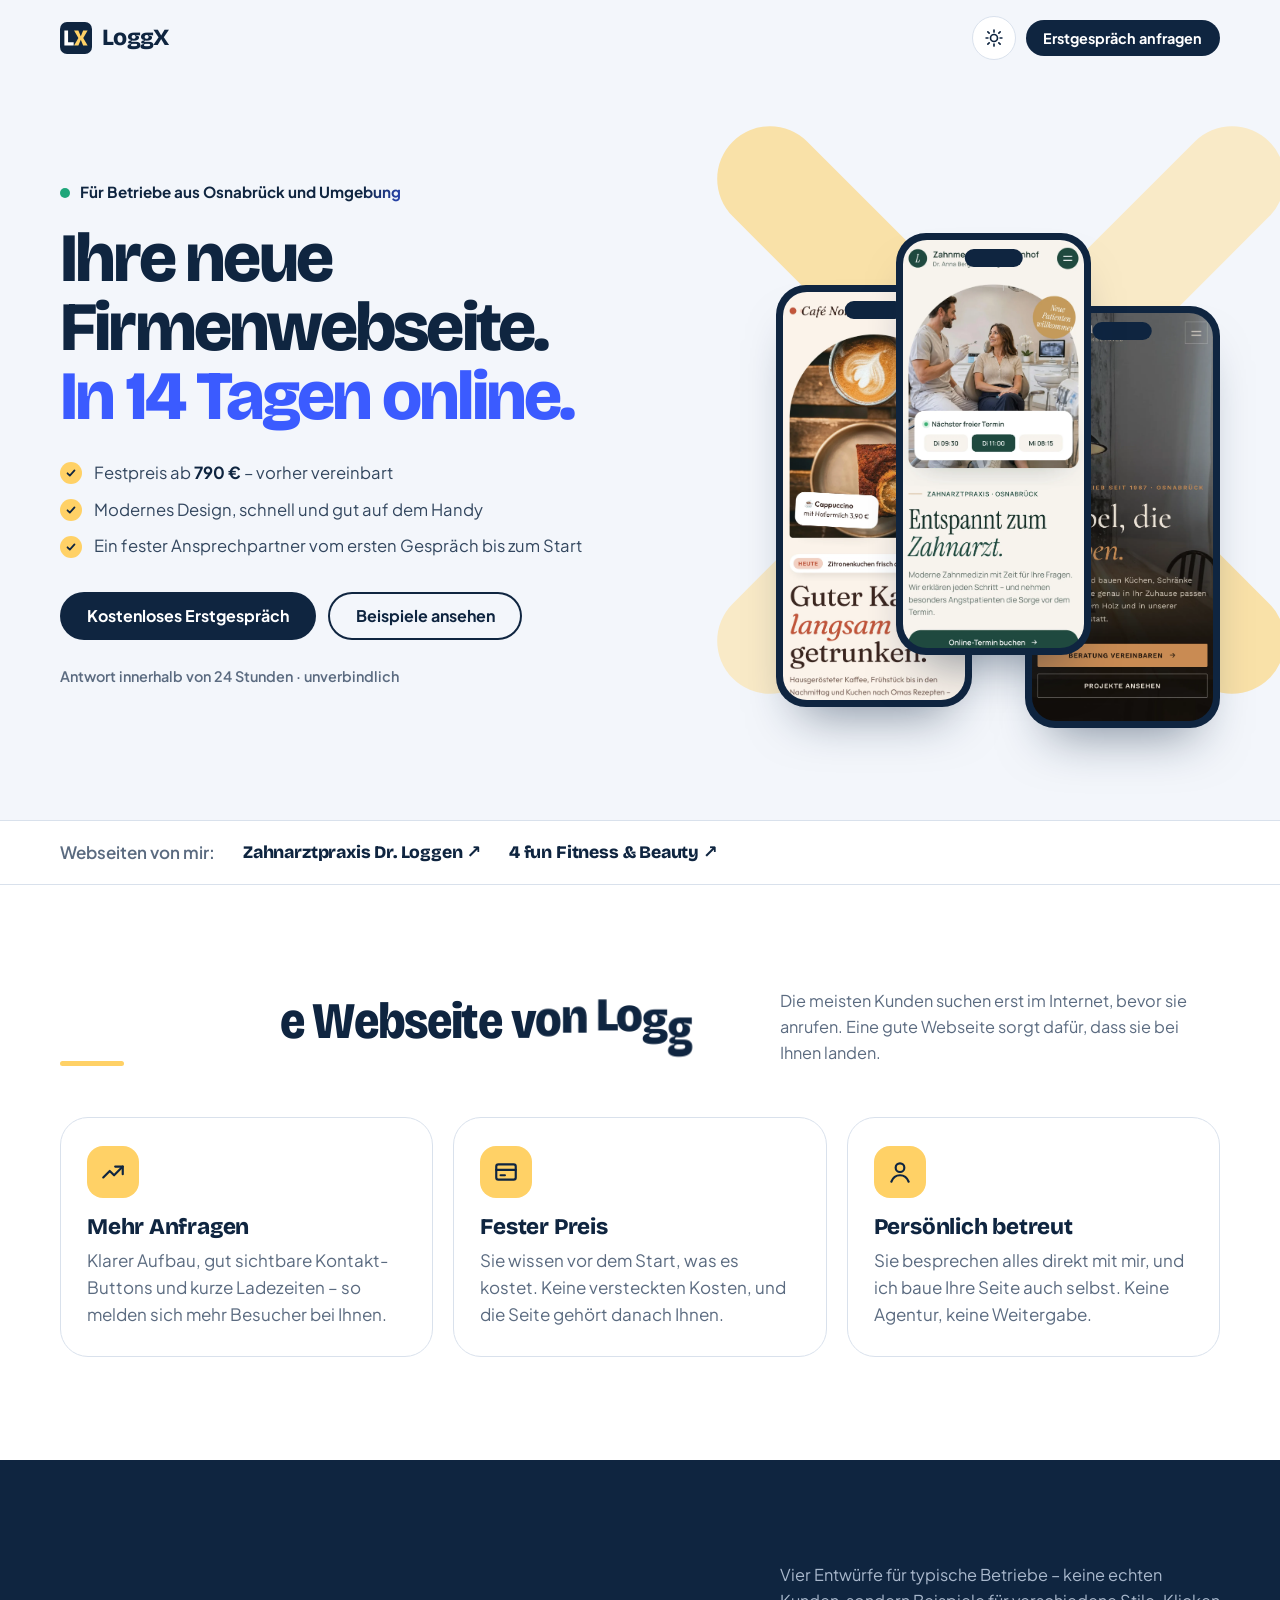
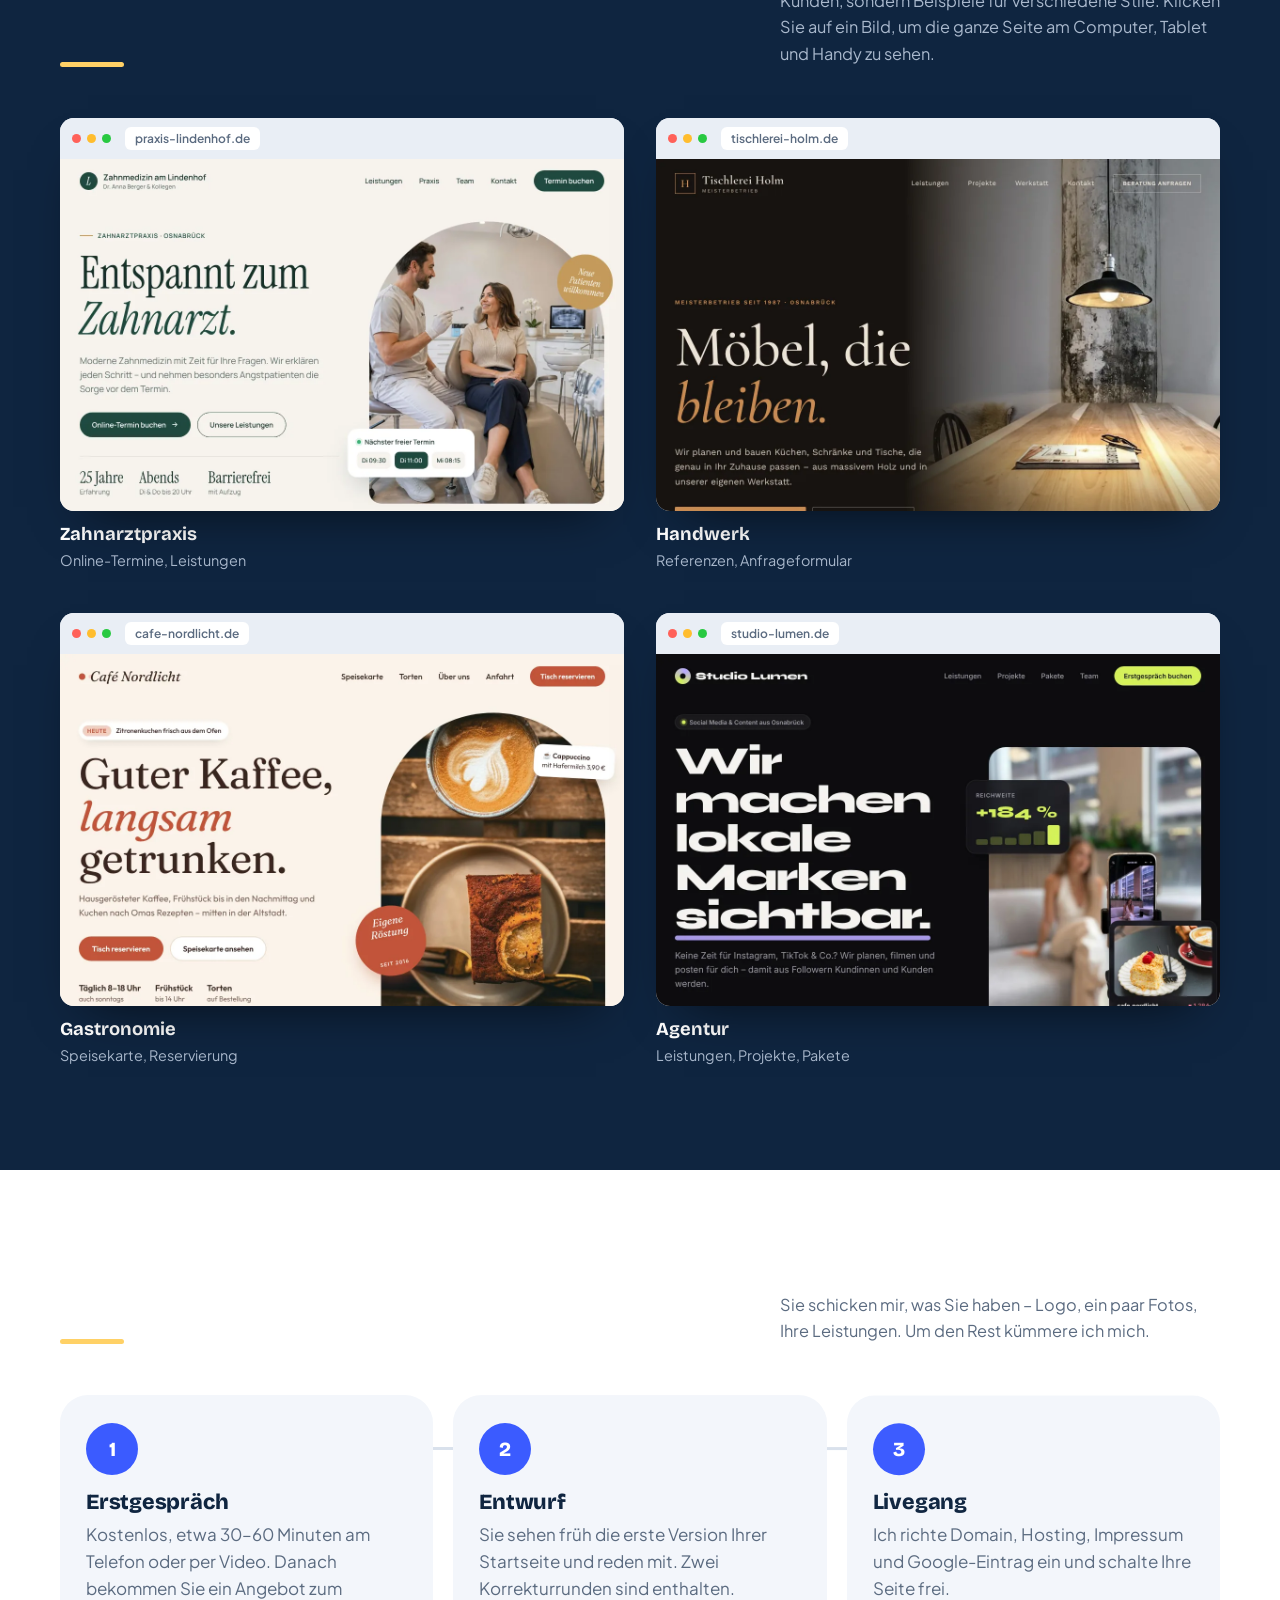
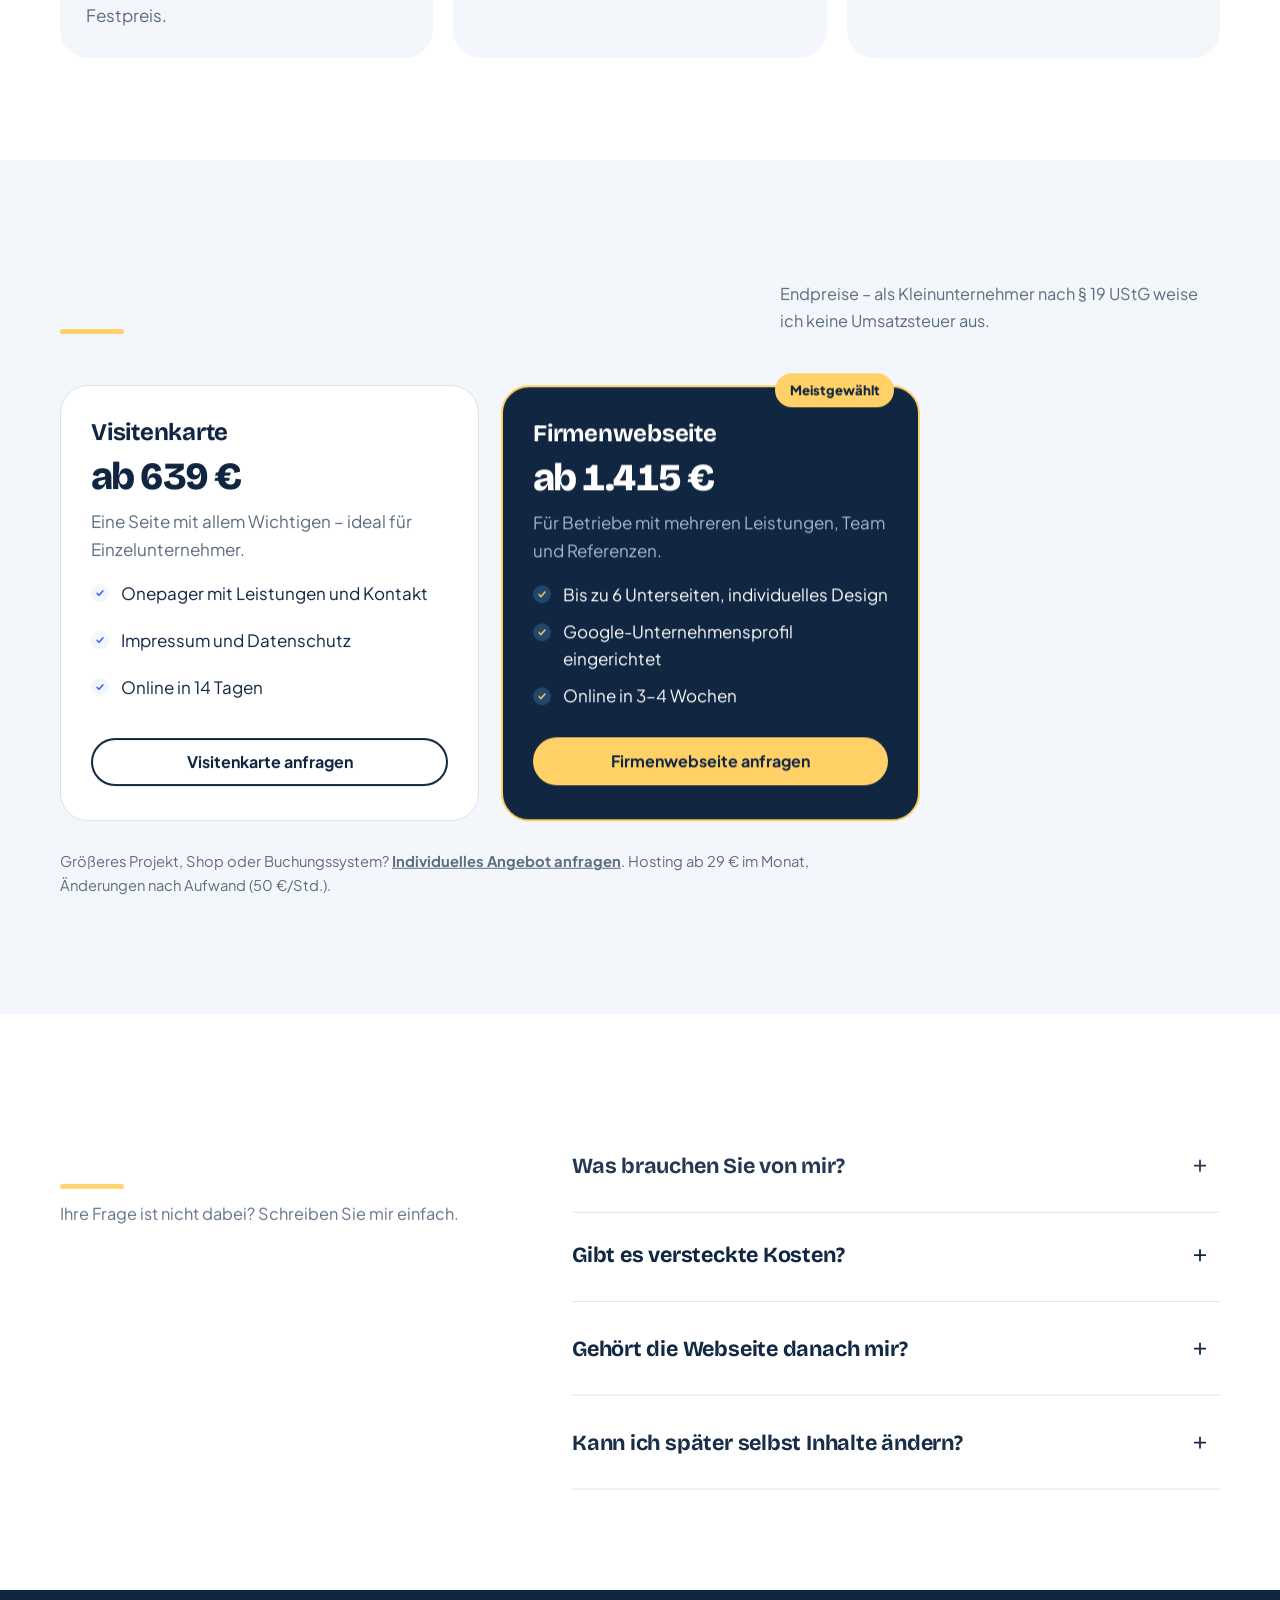
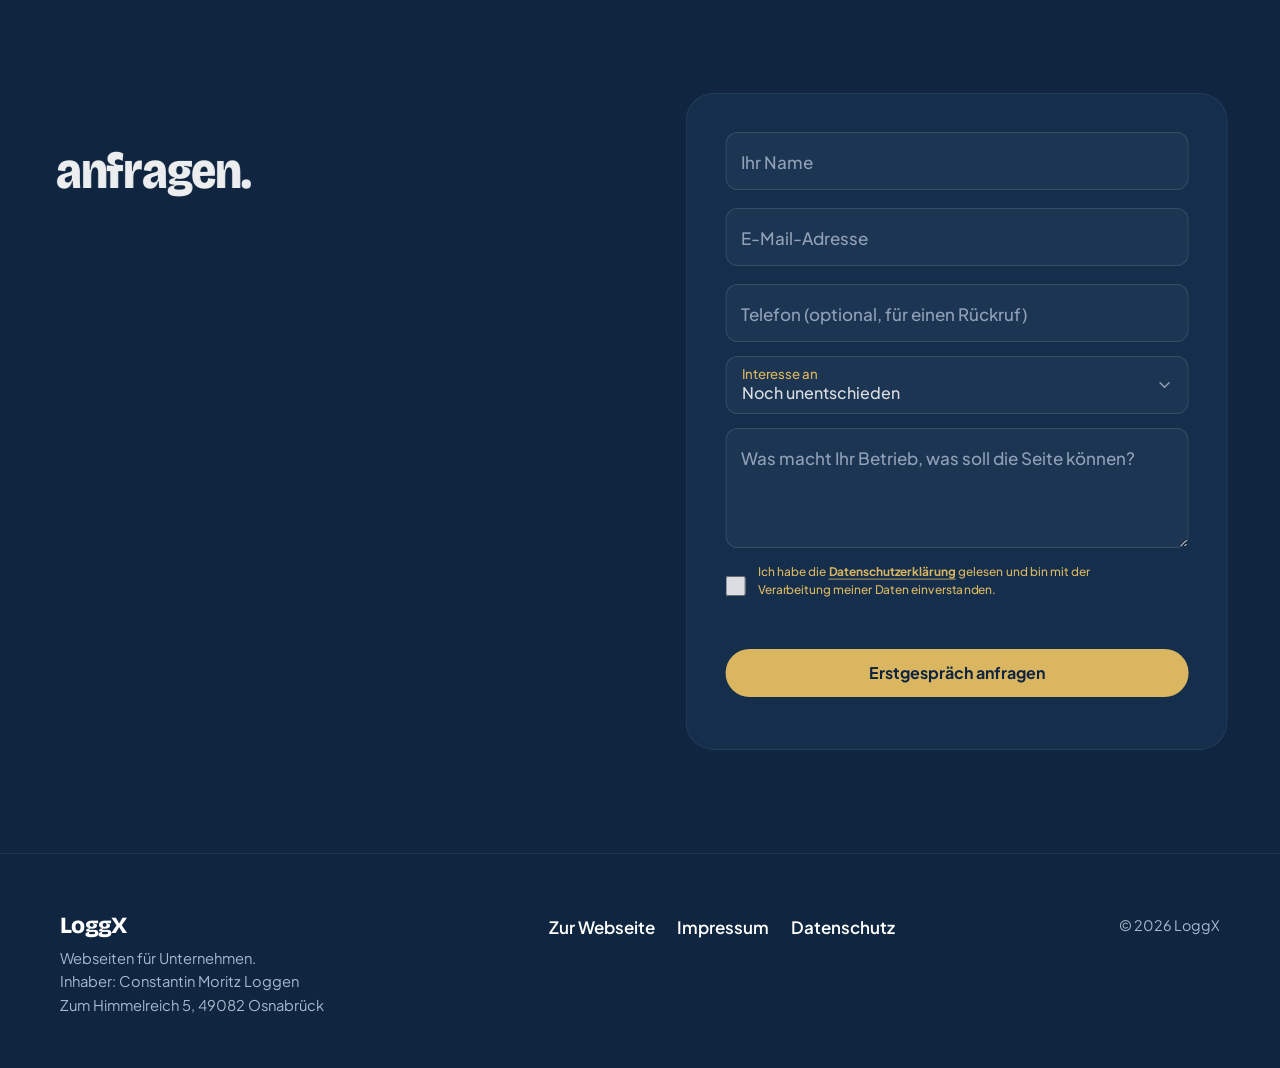
==== angebot/index.html @ 0b2a840f "Statistik im Admin, Agentur-Beispiel, Tablet-Ansicht und schärfere Bilder - Besucherstatistik ohne C" ====
<!DOCTYPE html>
<html lang="de">
<head>
  <meta charset="UTF-8">
  <meta name="viewport" content="width=device-width, initial-scale=1.0">
  <title>Ihre neue Firmenwebseite in 14 Tagen – Festpreis ab 790 € | LoggX</title>
  <meta name="description" content="Moderne Webseite für Ihren Betrieb – zum Festpreis ab 790 €, in 14 Tagen online, persönlich betreut von LoggX aus Osnabrück. Jetzt kostenloses Erstgespräch anfragen.">
  <meta name="theme-color" content="#0F2540">
  <meta property="og:title" content="Ihre neue Firmenwebseite in 14 Tagen – ab 790 €">
  <meta property="og:description" content="Festpreis, persönliche Betreuung, mobil optimiert. LoggX aus Osnabrück.">
  <meta property="og:image" content="../img/work/dental.webp">
  <link rel="preload" href="../fonts/bricolage-grotesque-latin-standard-normal.woff2" as="font" type="font/woff2" crossorigin>
  <link rel="preload" href="../fonts/plus-jakarta-sans-latin-wght-normal.woff2" as="font" type="font/woff2" crossorigin>
  <link rel="stylesheet" href="../css/style.css">
  <link rel="icon" href="data:image/svg+xml,%3Csvg viewBox='0 0 512 512' xmlns='http://www.w3.org/2000/svg'%3E%3Crect width='512' height='512' rx='112' fill='%230F2540'/%3E%3Cpath d='M70 375V137H129V375ZM80 375V325H219V375Z' fill='%23fff'/%3E%3Cpath d='M225 375 294 257 225 137H294L332 226H333L370 137H442L372 256L442 375H370L333 284H333L294 375Z' fill='%23FFD166'/%3E%3C/svg%3E">
  <meta name="color-scheme" content="light dark">
  <script>
    (function () {
      var t = null;
      try { t = localStorage.getItem("loggx-theme"); } catch (e) {}
      if (t !== "dark" && t !== "light") t = window.matchMedia && window.matchMedia("(prefers-color-scheme: dark)").matches ? "dark" : "light";
      document.documentElement.setAttribute("data-theme", t);
      document.documentElement.classList.add("js");
    })();
  </script>
</head>
<body class="lp">

  <a class="skip-link" href="#main">Zum Inhalt springen</a>

  <header class="site-header" id="site-header">
    <div class="scroll-progress" id="scroll-progress" aria-hidden="true"></div>
    <div class="container header-inner">
      <a href="../" class="brand" aria-label="LoggX – zur Webseite">
        <span class="brand-mark" aria-hidden="true">
          <svg viewBox="0 0 512 512" width="32" height="32"><rect width="512" height="512" rx="112" fill="currentColor"/><path d="M70 375V137H129V375ZM80 375V325H219V375Z" fill="#fff"/><path d="M225 375 294 257 225 137H294L332 226H333L370 137H442L372 256L442 375H370L333 284H333L294 375Z" fill="#FFD166"/></svg>
        </span>
        <span class="brand-name">LoggX</span>
      </a>
      <div class="header-actions">
        <a href="tel:+490000000000" class="lp-phone" data-cms-href="tel"><span data-cms="phone">+49 (0) 000 000 00 00</span></a>
        <button type="button" class="theme-toggle" id="theme-toggle" aria-label="Dunkelmodus einschalten" title="Hell/Dunkel umschalten">
          <svg class="i-sun" viewBox="0 0 24 24" aria-hidden="true"><circle cx="12" cy="12" r="4.2"/><path d="M12 2.5v2.2M12 19.3v2.2M4.6 4.6l1.6 1.6M17.8 17.8l1.6 1.6M2.5 12h2.2M19.3 12h2.2M4.6 19.4l1.6-1.6M17.8 6.2l1.6-1.6"/></svg>
          <svg class="i-moon" viewBox="0 0 24 24" aria-hidden="true"><path d="M20.5 14.2A8.5 8.5 0 0 1 9.8 3.5a8.5 8.5 0 1 0 10.7 10.7z"/></svg>
        </button>
        <a href="#anfrage" class="btn btn-primary btn-small lp-head-cta"><span>Erstgespräch anfragen</span></a>
      </div>
    </div>
  </header>

  <main id="main">

    <!-- ============ HERO ============ -->
    <section class="hero" id="top">
      <div class="hero-bg" aria-hidden="true">
        <svg class="hero-x" viewBox="0 0 400 400" fill="none">
          <path class="hx hx-a" d="M60 60 L340 340" stroke-width="64" stroke-linecap="round"/>
          <path class="hx hx-b" d="M340 60 L60 340" stroke-width="64" stroke-linecap="round"/>
        </svg>
      </div>
      <div class="container hero-layout">
        <div class="hero-copy">
          <p class="hero-kicker" data-hero-in><span class="shiny-text" data-cms="kicker_angebot">Für Betriebe aus Osnabrück und Umgebung</span></p>
          <h1 class="hero-title" aria-label="Ihre neue Firmenwebseite – schnell online.">
            <span class="line" aria-hidden="true"><span class="line-in">Ihre neue</span></span>
            <span class="line" aria-hidden="true"><span class="line-in">Firmenwebseite.</span></span>
            <span class="line" aria-hidden="true"><span class="line-in lp-accent">In <span data-cms="time_visit">14 Tagen</span> online.</span></span>
          </h1>
          <ul class="lp-checks" data-hero-in>
            <li>Festpreis ab <strong><span data-cms="price_visit">790</span>&nbsp;€</strong><!--cms-was:visit--> – vorher vereinbart</li>
            <li>Modernes Design, schnell und gut auf dem Handy</li>
            <li>Ein fester Ansprechpartner vom ersten Gespräch bis zum Start</li>
          </ul>
          <div class="hero-actions" data-hero-in>
            <a href="#anfrage" class="btn btn-primary"><span>Kostenloses Erstgespräch</span></a>
            <a href="#beispiele" class="btn btn-ghost"><span>Beispiele ansehen</span></a>
          </div>
          <p class="lp-note" data-hero-in>Antwort innerhalb von <span data-cms="response_hours">24</span> Stunden · unverbindlich</p>
        </div>
        <div class="hero-stage" aria-hidden="true">
          <div class="phone phone-1"><img src="../img/work/cafe-m.webp" alt="" width="390" height="844"></div>
          <div class="phone phone-2"><img src="../img/work/dental-m.webp" alt="" width="390" height="844"></div>
          <div class="phone phone-3"><img src="../img/work/wood-m.webp" alt="" width="390" height="844"></div>
        </div>
      </div>
    </section>

    <!-- ============ VERTRAUEN ============ -->
    <div class="lp-trust">
      <div class="container lp-trust-inner">
        <span>Webseiten von mir:</span>
        <a href="https://www.dr-loggen.de/" target="_blank" rel="noopener">Zahnarztpraxis Dr. Loggen ↗</a>
        <a href="https://www.fitness4fun.de/" target="_blank" rel="noopener">4 fun Fitness &amp; Beauty ↗</a>
      </div>
    </div>

    <!-- ============ VORTEILE ============ -->
    <section class="section" id="vorteile">
      <div class="container">
        <div class="section-head reveal">
          <h2>Warum eine Webseite von LoggX?</h2>
          <p>Die meisten Kunden suchen erst im Internet, bevor sie anrufen. Eine gute Webseite sorgt dafür, dass sie bei Ihnen landen.</p>
        </div>
        <div class="benefits">
          <article class="benefit spotlight reveal">
            <span class="benefit-icon" aria-hidden="true"><svg viewBox="0 0 24 24"><path d="M3 17l6-6 4 4 8-8"/><path d="M14 7h7v7"/></svg></span>
            <h3>Mehr Anfragen</h3>
            <p>Klarer Aufbau, gut sichtbare Kontakt-Buttons und kurze Ladezeiten – so melden sich mehr Besucher bei Ihnen.</p>
          </article>
          <article class="benefit spotlight reveal">
            <span class="benefit-icon" aria-hidden="true"><svg viewBox="0 0 24 24"><rect x="3" y="5" width="18" height="14" rx="2"/><path d="M3 10h18M7 15h4"/></svg></span>
            <h3>Fester Preis</h3>
            <p>Sie wissen vor dem Start, was es kostet. Keine versteckten Kosten, und die Seite gehört danach Ihnen.</p>
          </article>
          <article class="benefit spotlight reveal">
            <span class="benefit-icon" aria-hidden="true"><svg viewBox="0 0 24 24"><circle cx="12" cy="8" r="4"/><path d="M4 21c1.5-4 4.5-6 8-6s6.5 2 8 6"/></svg></span>
            <h3>Persönlich betreut</h3>
            <p>Sie besprechen alles direkt mit mir, und ich baue Ihre Seite auch selbst. Keine Agentur, keine Weitergabe.</p>
          </article>
        </div>
      </div>
    </section>

    <!-- ============ BEISPIELE ============ -->
    <section class="section section-ink" id="beispiele">
      <div class="container">
        <div class="section-head reveal">
          <h2>So könnte Ihre Seite aussehen</h2>
          <p>Vier Entwürfe für typische Betriebe – keine echten Kunden, sondern Beispiele für verschiedene Stile. Klicken Sie auf ein Bild, um die ganze Seite am Computer, Tablet und Handy zu sehen.</p>
        </div>
        <div class="shots lp-shots">
          <figure class="shot reveal" data-id="dental" data-url="praxis-lindenhof.de" data-desc="Ruhige Farben und viel Platz. Der Termin-Button ist immer zu sehen, damit neue Patienten auch ohne Anruf einen Termin buchen können." data-features="Online-Terminbuchung mit freien Zeiten|Leistungen mit kurzen Erklärungen|Sprechzeiten und Anfahrt|Bereich für Angstpatienten">
            <div class="shot-frame"><span class="shot-bar"><i></i><i></i><i></i><em>praxis-lindenhof.de</em></span><div class="shot-img"><img src="../img/work/full/dental.webp" srcset="../img/work/full/dental.webp 1200w, ../img/work/full/dental@2x.webp 2400w" sizes="(max-width: 700px) 85vw, (max-width: 1240px) 48vw, 600px" alt="Designbeispiel Zahnarztpraxis: komplette Startseite" loading="lazy" width="1200" height="3581"></div><span class="shot-hint">Ganze Seite ansehen</span></div>
            <figcaption><strong>Zahnarztpraxis</strong><span>Online-Termine, Leistungen</span></figcaption>
          </figure>
          <figure class="shot reveal" data-id="wood" data-url="tischlerei-holm.de" data-desc="Dunkle, warme Farben und eine klassische Schrift für einen Meisterbetrieb. Große Fotos zeigen die eigenen Arbeiten." data-features="Leistungen von der Küche bis zur Treppe|Projekt-Galerie|Kostenloser Beratungstermin|Inhaber und Werkstatt vorstellen">
            <div class="shot-frame"><span class="shot-bar"><i></i><i></i><i></i><em>tischlerei-holm.de</em></span><div class="shot-img"><img src="../img/work/full/wood.webp" srcset="../img/work/full/wood.webp 1200w, ../img/work/full/wood@2x.webp 2400w" sizes="(max-width: 700px) 85vw, (max-width: 1240px) 48vw, 600px" alt="Designbeispiel Tischlerei: komplette Startseite" loading="lazy" width="1200" height="4488"></div><span class="shot-hint">Ganze Seite ansehen</span></div>
            <figcaption><strong>Handwerk</strong><span>Referenzen, Anfrageformular</span></figcaption>
          </figure>
          <figure class="shot reveal" data-id="cafe" data-url="cafe-nordlicht.de" data-desc="Verspielte Schrift und warme Farben. Speisekarte und Tischreservierung sind mit einem Klick erreichbar." data-features="Speisekarte mit Preisen|Tischreservierung|Tagesangebot auf der Startseite|Öffnungszeiten auf einen Blick">
            <div class="shot-frame"><span class="shot-bar"><i></i><i></i><i></i><em>cafe-nordlicht.de</em></span><div class="shot-img"><img src="../img/work/full/cafe.webp" srcset="../img/work/full/cafe.webp 1200w, ../img/work/full/cafe@2x.webp 2400w" sizes="(max-width: 700px) 85vw, (max-width: 1240px) 48vw, 600px" alt="Designbeispiel Café: komplette Startseite" loading="lazy" width="1200" height="2728"></div><span class="shot-hint">Ganze Seite ansehen</span></div>
            <figcaption><strong>Gastronomie</strong><span>Speisekarte, Reservierung</span></figcaption>
          </figure>
          <figure class="shot reveal" data-id="agency" data-url="studio-lumen.de" data-desc="Dunkler Hintergrund, kräftige Schrift und Neon-Akzente für eine Agentur, die auffallen will. Projekte mit Zahlen und klare Pakete stehen im Mittelpunkt." data-features="Leistungen auf einen Blick|Projekte mit Ergebnissen|Pakete mit Preisen|Team-Vorstellung">
            <div class="shot-frame"><span class="shot-bar"><i></i><i></i><i></i><em>studio-lumen.de</em></span><div class="shot-img"><img src="../img/work/full/agency.webp" srcset="../img/work/full/agency.webp 1200w, ../img/work/full/agency@2x.webp 2400w" sizes="(max-width: 700px) 85vw, (max-width: 1240px) 48vw, 600px" alt="Designbeispiel Agentur: komplette Startseite" loading="lazy" width="1200" height="4602"></div><span class="shot-hint">Ganze Seite ansehen</span></div>
            <figcaption><strong>Agentur</strong><span>Leistungen, Projekte, Pakete</span></figcaption>
          </figure>
        </div>
      </div>
    </section>

    <!-- ============ ABLAUF ============ -->
    <section class="section" id="ablauf">
      <div class="container">
        <div class="section-head reveal">
          <h2>In drei Schritten online</h2>
          <p>Sie schicken mir, was Sie haben – Logo, ein paar Fotos, Ihre Leistungen. Um den Rest kümmere ich mich.</p>
        </div>
        <ol class="lp-steps">
          <li class="reveal"><span class="step-num">1</span><h3>Erstgespräch</h3><p>Kostenlos, etwa 30–60 Minuten am Telefon oder per Video. Danach bekommen Sie ein Angebot zum Festpreis.</p></li>
          <li class="reveal"><span class="step-num">2</span><h3>Entwurf</h3><p>Sie sehen früh die erste Version Ihrer Startseite und reden mit. Zwei Korrekturrunden sind enthalten.</p></li>
          <li class="reveal"><span class="step-num">3</span><h3>Livegang</h3><p>Ich richte Domain, Hosting, Impressum und Google-Eintrag ein und schalte Ihre Seite frei.</p></li>
        </ol>
      </div>
    </section>

    <!-- ============ PREISE ============ -->
    <section class="section section-paper" id="preise">
      <div class="container">
        <div class="section-head reveal">
          <h2>Festpreise</h2>
          <p>Endpreise – als Kleinunternehmer nach §&nbsp;19 UStG weise ich keine Umsatzsteuer aus.</p>
        </div>
        <div class="pricing lp-pricing">
          <article class="plan spotlight reveal">
            <h3>Visitenkarte</h3>
            <p class="plan-price">ab <span class="count" data-to="790" data-cms="price_visit">790</span>&nbsp;€<!--cms-was:visit--></p>
            <p class="plan-for">Eine Seite mit allem Wichtigen – ideal für Einzelunternehmer.</p>
            <ul class="plan-list">
              <li>Onepager mit Leistungen und Kontakt</li>
              <li>Impressum und Datenschutz</li>
              <li>Online in <span data-cms="time_visit">14 Tagen</span></li>
            </ul>
            <a href="#anfrage" class="btn btn-ghost btn-block" data-plan="Visitenkarte"><span>Visitenkarte anfragen</span></a>
          </article>
          <article class="plan plan-featured spotlight reveal">
            <span class="plan-badge">Meistgewählt</span>
            <h3>Firmenwebseite</h3>
            <p class="plan-price">ab <span class="count" data-to="1890" data-format="de" data-cms="price_firm">1.890</span>&nbsp;€<!--cms-was:firm--></p>
            <p class="plan-for">Für Betriebe mit mehreren Leistungen, Team und Referenzen.</p>
            <ul class="plan-list">
              <li>Bis zu 6 Unterseiten, individuelles Design</li>
              <li>Google-Unternehmensprofil eingerichtet</li>
              <li>Online in <span data-cms="time_firm">3–4 Wochen</span></li>
            </ul>
            <a href="#anfrage" class="btn btn-yellow btn-block" data-plan="Firmenwebseite"><span>Firmenwebseite anfragen</span></a>
          </article>
        </div>
        <p class="pricing-note reveal">Größeres Projekt, Shop oder Buchungssystem? <a href="#anfrage" data-plan="Individuell">Individuelles Angebot anfragen</a>. Hosting ab <span data-cms="price_hosting">29</span>&nbsp;€ im Monat, Änderungen nach Aufwand (<span data-cms="price_hourly">50</span>&nbsp;€/Std.).</p>
      </div>
    </section>

    <!-- ============ FAQ ============ -->
    <section class="section" id="faq">
      <div class="container faq-grid">
        <div class="section-head reveal">
          <h2>Kurz gefragt</h2>
          <p>Ihre Frage ist nicht dabei? Schreiben Sie mir einfach.</p>
        </div>
        <div class="faq-list">
          <details class="faq reveal">
            <summary>Was brauchen Sie von mir?</summary>
            <div class="faq-body"><p>Ihr Logo (falls vorhanden), ein paar Fotos aus Ihrem Betrieb und eine grobe Beschreibung Ihrer Leistungen. Bei Texten helfe ich Ihnen.</p></div>
          </details>
          <details class="faq reveal">
            <summary>Gibt es versteckte Kosten?</summary>
            <div class="faq-body"><p>Nein. Sie erhalten vorher ein Festpreis-Angebot. Laufende Kosten gibt es nur für Domain und Hosting – und nur, wenn Sie das über mich buchen.</p></div>
          </details>
          <details class="faq reveal">
            <summary>Gehört die Webseite danach mir?</summary>
            <div class="faq-body"><p>Vollständig. Sie erhalten alle Dateien und Zugänge, ohne Bindung an mich.</p></div>
          </details>
          <details class="faq reveal">
            <summary>Kann ich später selbst Inhalte ändern?</summary>
            <div class="faq-body"><p>Ja. Nach dem Start zeige ich Ihnen, wie Sie Texte, Bilder und Öffnungszeiten anpassen. Wenn Sie das lieber abgeben, übernehme ich Änderungen nach Aufwand.</p></div>
          </details>
        </div>
      </div>
    </section>

    <!-- ============ ANFRAGE ============ -->
    <section class="section section-ink contact" id="anfrage">
      <div class="container contact-grid">
        <div class="contact-copy reveal reveal-left">
          <h2 class="contact-title">Kostenloses Erstgespräch anfragen.</h2>
          <p>Schreiben Sie mir kurz, was Sie vorhaben. Ich melde mich innerhalb von <span data-cms="response_hours">24</span> Stunden mit einem Terminvorschlag – unverbindlich.</p>
          <address class="contact-details">
            <a href="mailto:constantinloggen@icloud.com" data-cms-href="mailto"><span data-cms="email">constantinloggen@icloud.com</span></a>
            <a href="tel:+490000000000" data-cms-href="tel"><span data-cms="phone">+49 (0) 000 000 00 00</span></a>
            <span>Constantin Moritz Loggen, Osnabrück</span>
          </address>
        </div>

        <form class="contact-form spotlight reveal reveal-right" id="contact-form" action="https://formsubmit.co/constantinloggen@icloud.com" data-cms-action="formsubmit" method="post" data-thanks="../danke.html" novalidate>
          <input type="hidden" name="_subject" value="Neue Anfrage über die Landingpage (loggx.de/angebot)">
          <input type="hidden" name="_template" value="table">
          <input type="hidden" name="_captcha" value="false">
          <input type="hidden" name="quelle" value="Landingpage /angebot">
          <input type="hidden" name="_next" id="form-next" value="">
          <input type="text" name="_honey" class="hp" tabindex="-1" autocomplete="off" aria-hidden="true">
          <div class="field">
            <input type="text" id="name" name="name" autocomplete="name" placeholder=" " required>
            <label for="name">Ihr Name</label>
            <span class="field-error" aria-live="polite"></span>
          </div>
          <div class="field">
            <input type="email" id="email" name="email" autocomplete="email" placeholder=" " required>
            <label for="email">E-Mail-Adresse</label>
            <span class="field-error" aria-live="polite"></span>
          </div>
          <div class="field">
            <input type="tel" id="phone" name="telefon" autocomplete="tel" placeholder=" ">
            <label for="phone">Telefon (optional, für einen Rückruf)</label>
          </div>
          <div class="field field-select">
            <select id="plan" name="plan">
              <option value="">Noch unentschieden</option>
              <option>Visitenkarte</option>
              <option>Firmenwebseite</option>
              <option>Individuell</option>
            </select>
            <label for="plan">Interesse an</label>
          </div>
          <div class="field">
            <textarea id="message" name="message" rows="3" placeholder=" " required></textarea>
            <label for="message">Was macht Ihr Betrieb, was soll die Seite können?</label>
            <span class="field-error" aria-live="polite"></span>
          </div>
          <div class="field field-check">
            <input type="checkbox" id="privacy" name="privacy" required>
            <label for="privacy">Ich habe die <a href="../datenschutz.html" target="_blank" rel="noopener">Datenschutzerklärung</a> gelesen und bin mit der Verarbeitung meiner Daten einverstanden.</label>
            <span class="field-error" aria-live="polite"></span>
          </div>
          <button type="submit" class="btn btn-yellow btn-block" id="form-submit"><span>Erstgespräch anfragen</span></button>
          <p class="form-status" id="form-status" aria-live="polite"></p>
        </form>
      </div>
    </section>

  </main>

  <!-- Fester Button auf dem Handy -->
  <a href="#anfrage" class="lp-sticky" id="lp-sticky"><span>Kostenloses Erstgespräch</span></a>

  <footer class="site-footer">
    <div class="container footer-inner">
      <div class="footer-brand">
        <span class="brand-name">LoggX</span>
        <p>Webseiten für Unternehmen.<br>Inhaber: Constantin Moritz Loggen<br><span data-cms="street">Zum Himmelreich 5</span>, <span data-cms="city">49082 Osnabrück</span></p>
      </div>
      <nav class="footer-nav" aria-label="Rechtliches">
        <a href="../">Zur Webseite</a>
        <a href="../impressum.html">Impressum</a>
        <a href="../datenschutz.html">Datenschutz</a>
      </nav>
      <p class="footer-copy">© <span id="year"></span> LoggX</p>
    </div>
  </footer>

  <script src="../js/vendor/gsap.min.js" defer></script>
  <script src="../js/vendor/ScrollTrigger.min.js" defer></script>
  <script src="../js/vendor/SplitText.min.js" defer></script>
  <script src="../js/vendor/lenis.min.js" defer></script>
  <script src="../js/effects.js" defer></script>
  <script src="../js/main.js" defer></script>
</body>
</html>
---- css/style.css ----
/* ==========================================================================
   LoggX – style.css
   Schriften lokal (DSGVO): Bricolage Grotesque (Überschriften) + Plus Jakarta Sans (Text)
   ========================================================================== */

@font-face {
  font-family: "Bricolage";
  src: url("../fonts/bricolage-grotesque-latin-standard-normal.woff2") format("woff2-variations");
  font-weight: 200 800; font-stretch: 75% 100%; font-display: swap;
  unicode-range: U+0000-00FF,U+0131,U+0152-0153,U+02BB-02BC,U+02C6,U+02DA,U+02DC,U+0304,U+0308,U+0329,U+2000-206F,U+20AC,U+2122,U+2191,U+2193,U+2212,U+2215,U+FEFF,U+FFFD;
}
@font-face {
  font-family: "Bricolage";
  src: url("../fonts/bricolage-grotesque-latin-ext-standard-normal.woff2") format("woff2-variations");
  font-weight: 200 800; font-stretch: 75% 100%; font-display: swap;
  unicode-range: U+0100-02BA,U+02BD-02C5,U+02C7-02CC,U+02CE-02D7,U+02DD-02FF,U+1E00-1E9F,U+20A0-20AB,U+20AD-20C0,U+2C60-2C7F,U+A720-A7FF;
}
@font-face {
  font-family: "Jakarta";
  src: url("../fonts/plus-jakarta-sans-latin-wght-normal.woff2") format("woff2-variations");
  font-weight: 200 800; font-display: swap;
  unicode-range: U+0000-00FF,U+0131,U+0152-0153,U+02BB-02BC,U+02C6,U+02DA,U+02DC,U+0304,U+0308,U+0329,U+2000-206F,U+20AC,U+2122,U+2191,U+2193,U+2212,U+2215,U+FEFF,U+FFFD;
}
@font-face {
  font-family: "Jakarta";
  src: url("../fonts/plus-jakarta-sans-latin-ext-wght-normal.woff2") format("woff2-variations");
  font-weight: 200 800; font-display: swap;
  unicode-range: U+0100-02BA,U+02BD-02C5,U+02C7-02CC,U+02CE-02D7,U+02DD-02FF,U+1E00-1E9F,U+20A0-20AB,U+20AD-20C0,U+2C60-2C7F,U+A720-A7FF;
}

/* Lenis (weiches Scrollen) */
html.lenis,
html.lenis body {
  height: auto;
}

.lenis:not(.lenis-autoToggle).lenis-stopped {
  overflow: clip;
}

.lenis [data-lenis-prevent],
.lenis [data-lenis-prevent-wheel],
.lenis [data-lenis-prevent-touch],
.lenis [data-lenis-prevent-vertical],
.lenis [data-lenis-prevent-horizontal] {
  overscroll-behavior: contain;
}

.lenis.lenis-smooth iframe {
  pointer-events: none;
}

.lenis.lenis-autoToggle {
  transition-property: overflow;
  transition-duration: 1ms;
  transition-behavior: allow-discrete;
}

:root {
  --ink: #0F2540;        /* Marken-Navy */
  --ink-2: #16314F;
  --ink-3: #21456B;
  --sun: #FFD166;        /* Signalgelb aus dem Logo */
  --cobalt: #3B5BFF;
  --paper: #F3F6FB;      /* kühles Weiß */
  --white: #FFFFFF;
  --line: #D9E1EC;
  --muted: #5B6B80;
  --muted-ink: #A9B8CC;
  --danger: #E5484D;
  --ok: #1FA67A;

  --font-display: "Bricolage", "Jakarta", system-ui, sans-serif;
  --font-body: "Jakarta", system-ui, -apple-system, "Segoe UI", sans-serif;

  --container: 1240px;
  --gutter: clamp(16px, 4vw, 40px);
  --radius-s: 10px;
  --radius-m: 18px;
  --radius-l: 28px;
  --ease: cubic-bezier(.22, 1, .36, 1);
  --header-h: 76px;

  /* Semantische Farben (hell) */
  --bg: #FFFFFF;
  --bg-alt: #F3F6FB;
  --surface: #FFFFFF;
  --text: #0F2540;
  --text-2: #33475F;
  --text-muted: #5B6B80;
  --border: #D9E1EC;
  --ink-bg: #0F2540;
  --featured: #0F2540;
  --btn: #0F2540;
  --btn-fg: #FFFFFF;
  --mark: #0F2540;
  --header-bg: rgba(255,255,255,.96);
  --shadow: rgba(15,37,64,.45);
  color-scheme: light;
}

/* ---------- Dunkelmodus ---------- */
:root[data-theme="dark"] {
  --bg: #0A1628;
  --bg-alt: #0E1D33;
  --surface: #13263F;
  --text: #E7EDF6;
  --text-2: #C3CFDE;
  --text-muted: #93A4BA;
  --border: #22395A;
  --ink-bg: #061020;
  --featured: #1A3456;
  --btn: #FFD166;
  --btn-fg: #0F2540;
  --mark: #1F3D63;
  --header-bg: rgba(10,22,40,.94);
  --shadow: rgba(0,0,0,.6);
  color-scheme: dark;
}
html.theme-anim, html.theme-anim *, html.theme-anim *::before, html.theme-anim *::after { transition: background-color .45s ease, color .45s ease, border-color .45s ease !important; }

*, *::before, *::after { box-sizing: border-box; }
html { -webkit-text-size-adjust: 100%; scroll-padding-top: var(--header-h); overflow-x: clip; }
body {
  margin: 0;
  font-family: var(--font-body);
  font-size: 1.0625rem;
  line-height: 1.6;
  color: var(--text);
  background: var(--bg);
  -webkit-font-smoothing: antialiased;
  overflow-x: clip;
}
img { max-width: 100%; display: block; }
a { color: inherit; }
h1, h2, h3 { font-family: var(--font-display); line-height: 1.02; margin: 0; letter-spacing: -0.02em; font-weight: 700; }
h2 { font-size: clamp(2rem, 4vw, 3.3rem); font-stretch: 88%; font-weight: 800; letter-spacing: -0.025em; }
h3 { font-size: 1.35rem; letter-spacing: -0.01em; }
p { margin: 0 0 1em; }
::selection { background: var(--sun); color: var(--ink); }
:focus-visible { outline: 3px solid var(--cobalt); outline-offset: 3px; border-radius: 6px; }

.container { width: 100%; max-width: var(--container); margin: 0 auto; padding: 0 var(--gutter); }
[hidden] { display: none !important; }
.skip-link { position: fixed; left: 12px; top: -60px; z-index: 1000; background: var(--sun); color: var(--ink); padding: 10px 16px; border-radius: 8px; font-weight: 700; text-decoration: none; }
.skip-link:focus { top: 12px; }
.hp { position: absolute; left: -9999px; }

/* ---------- Buttons ---------- */
.btn {
  --bg: var(--ink); --fg: var(--white);
  position: relative; display: inline-flex; align-items: center; justify-content: center;
  gap: .5em; padding: 1rem 1.7rem; border-radius: 999px; border: 0;
  background: var(--bg); color: var(--fg);
  font: 700 1rem/1 var(--font-body); text-decoration: none; cursor: pointer;
  overflow: hidden; isolation: isolate;
  transition: transform .4s var(--ease), box-shadow .4s var(--ease), color .35s;
}
.btn > span { position: relative; z-index: 1; }
.btn::before {
  content: ""; position: absolute; inset: 0; z-index: 0; border-radius: inherit;
  background: var(--fill, var(--cobalt));
  transform: translateY(101%); transition: transform .5s var(--ease);
}
.btn:hover::before { transform: translateY(0); }
.btn:hover { box-shadow: 0 14px 30px -12px var(--shadow); transform: translateY(-2px); }
.btn:active { transform: translateY(0) scale(.98); }
.btn-primary { --bg: var(--btn); --fg: var(--btn-fg); --fill: var(--cobalt); }
.btn-primary:hover { color: #fff; }
.btn-yellow { --bg: var(--sun); --fg: var(--ink); --fill: var(--white); }
.btn-ghost { --bg: transparent; --fg: var(--text); --fill: var(--text); box-shadow: inset 0 0 0 2px currentColor; }
.btn-ghost:hover { color: var(--bg); }
.section-ink .btn-ghost { --fg: var(--white); --fill: var(--white); }
.section-ink .btn-ghost:hover { color: var(--ink); }
.btn-block { width: 100%; }
.btn-small { padding: .7rem 1.1rem; font-size: .9rem; }
.btn.is-loading { pointer-events: none; opacity: .75; }

/* ---------- Header ---------- */
.site-header { position: fixed; inset: 0 0 auto; z-index: 500; height: var(--header-h); display: flex; align-items: center;
  transition: transform .5s var(--ease), background .4s, box-shadow .4s; }
.site-header.is-scrolled { background: var(--header-bg); box-shadow: 0 1px 0 var(--border); }
.site-header.is-hidden { transform: translateY(-100%); }
.scroll-progress { position: absolute; left: 0; bottom: 0; height: 3px; width: 100%; background: var(--sun); transform-origin: 0 50%; transform: scaleX(0); }
.header-inner { display: flex; align-items: center; justify-content: space-between; gap: 24px; }
.brand { display: inline-flex; align-items: center; gap: 10px; text-decoration: none; color: var(--text); }
.brand-mark { display: inline-flex; color: var(--mark); transition: transform .6s var(--ease); }
.brand:hover .brand-mark { transform: rotate(-8deg) scale(1.06); }
.brand-name { font: 800 1.45rem/1 var(--font-display); letter-spacing: -0.03em; }
.site-nav ul { list-style: none; display: flex; align-items: center; gap: 4px; margin: 0; padding: 0; }
.site-nav a { position: relative; display: block; padding: .55rem .8rem; font-weight: 600; font-size: .95rem; text-decoration: none; border-radius: 999px; }
.site-nav a:not(.nav-cta)::after { content: ""; position: absolute; left: .8rem; right: .8rem; bottom: .3rem; height: 2px; background: var(--cobalt); transform: scaleX(0); transform-origin: right; transition: transform .45s var(--ease); }
.site-nav a:not(.nav-cta):hover::after, .site-nav a.is-active::after { transform: scaleX(1); transform-origin: left; }
.nav-cta { background: var(--btn); color: var(--btn-fg) !important; padding: .7rem 1.2rem !important; margin-left: 8px; transition: background .3s; }
.nav-cta:hover { background: var(--cobalt); color: #fff !important; }
.header-actions { display: flex; align-items: center; gap: 10px; }
.theme-toggle { position: relative; width: 44px; height: 44px; border-radius: 50%; border: 1.5px solid var(--border); background: var(--surface); color: var(--text); cursor: pointer; display: grid; place-items: center; overflow: hidden; transition: transform .4s var(--ease), border-color .3s; }
.theme-toggle:hover { transform: rotate(-12deg) scale(1.06); border-color: var(--sun); }
.theme-toggle svg { position: absolute; width: 20px; height: 20px; fill: none; stroke: currentColor; stroke-width: 2; stroke-linecap: round; stroke-linejoin: round; transition: transform .6s var(--ease), opacity .4s; }
.theme-toggle .i-moon { transform: translateY(140%) rotate(-90deg); opacity: 0; }
[data-theme="dark"] .theme-toggle .i-sun { transform: translateY(-140%) rotate(90deg); opacity: 0; }
[data-theme="dark"] .theme-toggle .i-moon { transform: none; opacity: 1; color: var(--sun); }
.nav-toggle { display: none; width: 46px; height: 46px; border: 0; border-radius: 50%; background: var(--btn); cursor: pointer; position: relative; z-index: 2; }
.nav-toggle span { position: absolute; left: 14px; right: 14px; height: 2px; background: var(--btn-fg); transition: transform .4s var(--ease); }
.nav-toggle span:first-child { top: 19px; } .nav-toggle span:last-child { top: 25px; }
.nav-toggle[aria-expanded="true"] span:first-child { transform: translateY(3px) rotate(45deg); }
.nav-toggle[aria-expanded="true"] span:last-child { transform: translateY(-3px) rotate(-45deg); }

/* ---------- Hero ---------- */
.hero { position: relative; min-height: min(100svh, 820px); padding: calc(var(--header-h) + 30px) 0 60px; display: flex; align-items: center; background: var(--bg-alt); overflow: hidden; }
.hero-bg { position: absolute; inset: 0; pointer-events: none; }
.hero-x { position: absolute; right: -4vw; top: 50%; width: min(52vw, 660px); transform: translateY(-50%); opacity: .55; }
[data-theme="dark"] .hero-x { opacity: .22; }
[data-theme="dark"] .faq summary::after { background-image: url("data:image/svg+xml,%3Csvg xmlns='http://www.w3.org/2000/svg' viewBox='0 0 24 24'%3E%3Cpath d='M12 5v14M5 12h14' stroke='%23E7EDF6' stroke-width='2.4' stroke-linecap='round'/%3E%3C/svg%3E"); }
[data-theme="dark"] .faq[open] summary::after { background-image: url("data:image/svg+xml,%3Csvg xmlns='http://www.w3.org/2000/svg' viewBox='0 0 24 24'%3E%3Cpath d='M12 5v14M5 12h14' stroke='%230F2540' stroke-width='2.4' stroke-linecap='round'/%3E%3C/svg%3E"); }
[data-theme="dark"] .reference-frame, [data-theme="dark"] .shot-frame { box-shadow: 0 30px 60px -30px rgba(0,0,0,.9), 0 0 0 1px rgba(255,255,255,.06); }
.hx { stroke: var(--sun); stroke-dasharray: 400; stroke-dashoffset: 400; animation: drawX 1.2s var(--ease) .2s forwards; }
@keyframes drawX { to { stroke-dashoffset: 0; } }
.hx-b { stroke: #FFE29E; }
.hero-layout { position: relative; display: grid; grid-template-columns: 1.2fr .8fr; gap: clamp(24px, 4vw, 60px); align-items: center; }
.hero-kicker { display: inline-flex; align-items: center; gap: 10px; font-weight: 700; font-size: .95rem; margin-bottom: 1.4rem; }
.hero-kicker::before { content: ""; width: 10px; height: 10px; border-radius: 50%; background: var(--ok); box-shadow: 0 0 0 0 rgba(31,166,122,.5); animation: pulse 2s infinite; }
@keyframes pulse { 70% { box-shadow: 0 0 0 12px rgba(31,166,122,0); } 100% { box-shadow: 0 0 0 0 rgba(31,166,122,0); } }
.hero-title { font-size: clamp(2.4rem, 5vw, 4.6rem); line-height: .94; font-weight: 800; letter-spacing: -0.04em; margin-bottom: 1.6rem; }
.hero-title .line { display: block; overflow: hidden; padding-bottom: .06em; }
.hero-title .line-in { display: block; }
.hero-title .line-in { animation: lineUp .9s var(--ease) both; }
.hero-title .line:nth-child(2) .line-in { animation-delay: .08s; } .hero-title .line:nth-child(3) .line-in { animation-delay: .16s; } .hero-title .line:nth-child(4) .line-in { animation-delay: .24s; }
@keyframes lineUp { from { transform: translateY(110%); } }
.rotator { position: relative; height: 1em; color: var(--cobalt); font-stretch: 78%; letter-spacing: -0.01em; }
.rot-word { position: absolute; left: 0; top: 0; white-space: nowrap; transform: translateY(105%); transition: transform .8s var(--ease); }
.rot-word.is-active { transform: translateY(0); }
.rot-word.is-out { transform: translateY(-105%); }
.rotator-line { height: 1.02em; }
.hero-lead { font-size: clamp(1.05rem, 1.4vw, 1.25rem); max-width: 40ch; color: var(--text-2); margin-bottom: 2rem; }
.hero-actions { display: flex; flex-wrap: wrap; gap: 12px; margin-bottom: 2.6rem; }
.hero-facts { display: flex; flex-wrap: wrap; gap: clamp(20px, 4vw, 48px); margin: 0; }
.hero-facts dt { font-size: .85rem; color: var(--text-muted); font-weight: 600; }
.hero-facts dd { margin: 0; font: 800 1.6rem/1.1 var(--font-display); letter-spacing: -0.02em; }
[data-hero-in] { animation: fadeUp .8s var(--ease) .3s both; }
.hero-stage .phone { animation: phoneIn 1s var(--ease) both; }
@keyframes fadeUp { from { opacity: 0; transform: translateY(20px); } }
@keyframes phoneIn { from { opacity: 0; transform: translateY(60px); } }
.js .reveal { opacity: 0; transform: translateY(26px); transition: opacity .7s var(--ease), transform .7s var(--ease); }
.js .reveal.is-visible { opacity: 1; transform: none; }
.js .reveal-left { transform: translateX(-40px); } .js .reveal-right { transform: translateX(40px); } .js .reveal-zoom { transform: scale(.94); }
.js .reveal-left.is-visible, .js .reveal-right.is-visible, .js .reveal-zoom.is-visible { transform: none; }
.section-head h2, .process-head h2, .about-copy h2, .contact-title { position: relative; width: fit-content; }
.section-head h2::after, .process-head h2::after, .about-copy h2::after { content: ""; display: block; height: 5px; width: 64px; margin-top: 14px; border-radius: 5px; background: var(--sun); transform: scaleX(0); transform-origin: left; transition: transform .9s var(--ease) .25s; }
.js .is-visible h2::after, html:not(.js) h2::after { transform: scaleX(1); }
.js .step-num { transform: scale(.4); opacity: 0; transition: transform .6s cubic-bezier(.34,1.56,.64,1), opacity .4s; }
.js .step.is-visible .step-num { transform: scale(1); opacity: 1; transition-delay: .15s; }

.hero-stage { position: relative; height: min(60vh, 520px); }
.phone { position: absolute; width: 44%; aspect-ratio: 390/844; border-radius: 30px; padding: 7px; background: var(--ink); box-shadow: 0 30px 50px -24px rgba(15,37,64,.5); }
.phone img { width: 100%; height: 100%; object-fit: cover; object-position: top; border-radius: 24px; }
.phone::before { content: ""; position: absolute; top: 16px; left: 50%; width: 30%; height: 18px; transform: translateX(-50%); background: var(--ink); border-radius: 999px; z-index: 2; }
.phone-1 { left: 0; top: 10%; rotate: -7deg; z-index: 1; }
.phone-2 { left: 27%; top: 0; z-index: 3; }
.phone-3 { right: 0; top: 14%; rotate: 6deg; z-index: 2; }
.hero-stage .phone-1 { animation: phoneIn 1s var(--ease) .25s both, float 7s ease-in-out 1.3s infinite; }
.hero-stage .phone-2 { animation: phoneIn 1s var(--ease) .1s both, float 6s ease-in-out 1.1s infinite reverse; }
.hero-stage .phone-3 { animation: phoneIn 1s var(--ease) .4s both, float 8s ease-in-out 1.4s infinite; }
@keyframes float { 50% { translate: 0 -14px; } }

/* ---------- Designbeispiele ---------- */
.shots { display: grid; grid-template-columns: repeat(2, 1fr); gap: 40px 32px; }
.shot { margin: 0; cursor: pointer; }
.shot-frame { border-radius: 14px; overflow: hidden; background: #fff; box-shadow: 0 24px 50px -28px rgba(0,0,0,.7); transition: transform .4s var(--ease); }
.shot:hover .shot-frame, .shot:focus-visible .shot-frame { transform: translateY(-6px); }
.shot-bar, .frame-bar { display: flex; align-items: center; gap: 6px; padding: 9px 12px; background: #E9EEF5; }
.shot-bar i, .frame-bar i { width: 9px; height: 9px; border-radius: 50%; background: #C5CFDC; }
.shot-bar i:first-child, .frame-bar i:first-child { background: #FF6159; } .shot-bar i:nth-child(2), .frame-bar i:nth-child(2) { background: #FFBD2E; } .shot-bar i:nth-child(3), .frame-bar i:nth-child(3) { background: #28C941; }
.shot-bar em, .frame-bar em { font-style: normal; font-size: .75rem; font-weight: 600; color: var(--muted); margin-left: 8px; padding: 2px 10px; background: #fff; border-radius: 6px; }
.shot-frame { position: relative; }
.shot-img { aspect-ratio: 16/10; overflow: hidden; }
.shot-img img { width: 100%; height: auto; transform: translateY(0); transition: transform 1.2s var(--ease); }
.shot:hover .shot-img img, .shot:focus-visible .shot-img img { transform: translateY(var(--scroll, -60%)); transition: transform 6s linear; }
.shot-hint { position: absolute; right: 12px; bottom: 12px; padding: 7px 12px; border-radius: 999px; background: var(--sun); color: var(--ink); font-size: .8rem; font-weight: 700; opacity: 0; transform: translateY(8px); transition: opacity .3s, transform .3s var(--ease); }
.shot:hover .shot-hint, .shot:focus-visible .shot-hint { opacity: 1; transform: none; }
@media (hover: none) { .shot-hint { opacity: 1; transform: none; } }
.shot figcaption { padding-top: 12px; }
.shot figcaption strong { display: block; font: 700 1.15rem/1.2 var(--font-display); }
.shot figcaption span { color: var(--muted-ink); font-size: .9rem; }

/* ---------- Sections ---------- */
.section { position: relative; padding: clamp(64px, 8vw, 110px) 0; }
.section-paper { background: var(--bg-alt); }
.section-ink { background: var(--ink-bg); color: var(--white); }
.section-ink h2, .section-ink h3 { color: var(--white); }
.section-head { display: grid; grid-template-columns: 1fr minmax(0, 440px); align-items: end; gap: 12px 40px; margin-bottom: clamp(32px, 4vw, 56px); }
.section-head p { margin: 0; color: var(--text-muted); font-size: 1.02rem; }
.section-ink .section-head p { color: var(--muted-ink); }
.split-title .w { display: inline-block; overflow: hidden; vertical-align: top; padding-bottom: .08em; margin-bottom: -.08em; }
.split-title .w > span { display: inline-block; }

/* ---------- Leistungen ---------- */
.service-list { list-style: none; margin: 0; padding: 0; border-top: 2px solid var(--text); }
.service { position: relative; display: grid; grid-template-columns: minmax(0, 1.1fr) minmax(0, 1fr) auto; gap: 24px 48px; align-items: center; padding: clamp(20px, 2.4vw, 30px) 0; border-bottom: 1px solid var(--border); cursor: default; transition: color .3s; }
.service:hover, .service:hover p { color: var(--ink); }
.service::before { content: ""; position: absolute; inset: 0 calc(var(--gutter) * -1); background: var(--sun); transform: scaleY(0); transform-origin: bottom; transition: transform .55s var(--ease); z-index: -1; }
.service:hover::before { transform: scaleY(1); }
.service h3 { font-size: clamp(1.5rem, 2.6vw, 2.2rem); font-weight: 800; font-stretch: 85%; letter-spacing: -0.025em; transition: transform .55s var(--ease); }
.service:hover h3 { transform: translateX(8px); }
.service p { margin: 0; color: var(--text-2); max-width: 48ch; transition: color .3s; }
.service-arrow { width: 46px; height: 46px; border-radius: 50%; border: 2px solid currentColor; display: grid; place-items: center; transition: transform .55s var(--ease), background .3s; }
a.service-arrow { color: inherit; text-decoration: none; flex: none; }
a.service-arrow::after { content: ""; position: absolute; inset: 0; z-index: 1; }
.service { cursor: pointer; }
.service:has(.service-arrow:focus-visible) { outline: 3px solid var(--cobalt); outline-offset: 4px; border-radius: 6px; }
a.service-arrow:focus-visible { outline: none; }
.service-arrow svg { width: 22px; height: 22px; fill: none; stroke: currentColor; stroke-width: 2.2; stroke-linecap: round; stroke-linejoin: round; }
.service:hover .service-arrow { background: var(--ink); border-color: var(--ink); color: var(--sun); }
.service-arrow svg { transition: transform .55s var(--ease); }
.service:hover .service-arrow svg { transform: rotate(45deg); }

/* ---------- Referenzen ---------- */
.references { display: grid; gap: clamp(48px, 6vw, 80px); }
.reference { display: grid; grid-template-columns: 1.25fr 1fr; gap: clamp(28px, 5vw, 72px); align-items: center; }
.reference-flip .reference-frame { order: 2; }
.reference-frame { display: block; border-radius: 16px; overflow: hidden; background: #fff; text-decoration: none; color: var(--ink); box-shadow: 0 30px 60px -36px rgba(0,0,0,.7); transition: transform .4s var(--ease); }
.reference-frame:hover { transform: translateY(-6px); }
.frame-body { position: relative; display: block; aspect-ratio: 16/10; overflow: hidden; background: linear-gradient(135deg, var(--paper), #DCE6F5); }
.frame-title { position: absolute; left: 8%; top: 50%; transform: translateY(-50%); font: 800 clamp(1.6rem, 3vw, 2.6rem)/1 var(--font-display); letter-spacing: -0.03em; }
.frame-shot { position: absolute; inset: 0; width: 100%; height: 100%; object-fit: cover; object-position: top; }
.frame-shot.is-missing { display: none; }
.reference-label { color: var(--sun); font-weight: 700; margin-bottom: .6rem; }
.reference-copy h3 { font-size: clamp(1.5rem, 2.4vw, 2rem); font-weight: 800; letter-spacing: -0.03em; margin-bottom: 1rem; }
.reference-copy > p { color: var(--muted-ink); }
.reference-tags { list-style: none; display: flex; flex-wrap: wrap; gap: 8px; padding: 0; margin: 1.4rem 0 2rem; }
.reference-tags li { padding: .4rem .9rem; border: 1px solid rgba(255,255,255,.2); border-radius: 999px; font-size: .88rem; font-weight: 600; }
.reference-actions { display: flex; align-items: center; flex-wrap: wrap; gap: 22px; }
.reference-link { font-weight: 700; text-decoration: none; border-bottom: 2px solid var(--sun); padding-bottom: 2px; }

/* ---------- Ablauf ---------- */
.process { display: grid; grid-template-columns: .9fr 1.1fr; gap: clamp(40px, 6vw, 100px); align-items: start; }
.process-head { position: sticky; top: calc(var(--header-h) + 40px); }
.process-head p { color: var(--text-muted); font-size: 1.1rem; margin-top: 1.4rem; max-width: 34ch; }
.steps { position: relative; list-style: none; margin: 0; padding: 0; display: grid; gap: clamp(28px, 3.5vw, 44px); }
.steps-line { position: absolute; left: 25px; top: 10px; bottom: 10px; width: 3px; background: var(--border); border-radius: 3px; overflow: hidden; }
.steps-line::after { content: ""; position: absolute; inset: 0; background: var(--cobalt); transform: scaleY(0); transform-origin: top; transition: transform 1.6s var(--ease) .2s; }
.steps.is-visible .steps-line::after { transform: scaleY(1); }
.step { position: relative; display: grid; grid-template-columns: 52px 1fr; gap: 22px; }
.step-num { width: 52px; height: 52px; border-radius: 50%; display: grid; place-items: center; background: var(--cobalt); border: 0; color: var(--white); font: 800 1.25rem/1 var(--font-display); transition: background .5s, border-color .5s, color .5s, transform .5s var(--ease); }
.step.is-active .step-num { background: var(--cobalt); border-color: var(--cobalt); color: var(--white); transform: scale(1.1); }
.step h3 { font-size: clamp(1.3rem, 2vw, 1.6rem); font-weight: 800; margin: .6rem 0 .7rem; letter-spacing: -0.03em; }
.step p { color: var(--text-muted); margin: 0; max-width: 46ch; }

/* ---------- Preise ---------- */
.pricing { display: grid; grid-template-columns: repeat(3, 1fr); gap: 22px; align-items: stretch; perspective: 1200px; }
.plan { position: relative; display: flex; flex-direction: column; padding: 34px 30px; background: var(--surface); border-radius: var(--radius-l); border: 1px solid var(--border); overflow: hidden; transition: transform .45s var(--ease), box-shadow .45s var(--ease), opacity .7s var(--ease); }
.plan:hover { transform: translateY(-8px); box-shadow: 0 40px 70px -40px var(--shadow); }
.plan::after { content: ""; position: absolute; top: 0; bottom: 0; left: -60%; width: 40%; background: linear-gradient(100deg, transparent, rgba(255,255,255,.18), transparent); transform: skewX(-18deg) translateX(0); transition: transform .9s var(--ease); pointer-events: none; }
.plan:hover::after { transform: skewX(-18deg) translateX(420%); }
.plan h3 { font-size: 1.5rem; margin-bottom: .8rem; }
.plan-price { font: 800 clamp(2rem, 3vw, 2.6rem)/1 var(--font-display); letter-spacing: -0.04em; margin-bottom: .8rem; font-variant-numeric: tabular-nums; }
.plan-for { color: var(--text-muted); min-height: 3.2em; }
.plan-list { list-style: none; padding: 0; margin: 0 0 28px; display: grid; gap: 10px; flex: 1; }
.plan-list li { position: relative; padding-left: 30px; }
.plan-list li::before { content: ""; position: absolute; left: 0; top: .28em; width: 18px; height: 18px; border-radius: 50%; background: var(--bg-alt) url("data:image/svg+xml,%3Csvg xmlns='http://www.w3.org/2000/svg' viewBox='0 0 24 24'%3E%3Cpath d='M6 12.5l4 4 8-9' stroke='%233B5BFF' stroke-width='3' fill='none' stroke-linecap='round' stroke-linejoin='round'/%3E%3C/svg%3E") center/12px no-repeat; }
.plan-featured { background: var(--featured); color: var(--white); border: 2px solid var(--sun); overflow: visible; }
.plan-featured::after { display: none; }
.plan-featured .plan-for { color: var(--muted-ink); }
.plan-featured .plan-list li::before { background-color: var(--ink-3); background-image: url("data:image/svg+xml,%3Csvg xmlns='http://www.w3.org/2000/svg' viewBox='0 0 24 24'%3E%3Cpath d='M6 12.5l4 4 8-9' stroke='%23FFD166' stroke-width='3' fill='none' stroke-linecap='round' stroke-linejoin='round'/%3E%3C/svg%3E"); }
.plan-featured .btn-ghost { --fg: var(--white); }
.plan-badge { position: absolute; top: -14px; right: 24px; padding: .4rem .9rem; border-radius: 999px; background: var(--sun); color: var(--ink); font-weight: 800; font-size: .82rem; animation: bob 3s ease-in-out infinite; }
@keyframes bob { 50% { translate: 0 -4px; } }
.pricing-note { margin-top: 28px; color: var(--text-muted); font-size: .92rem; max-width: 70ch; }

/* Hosting & Änderungen */
.care { margin-top: clamp(40px, 5vw, 64px); display: grid; grid-template-columns: .9fr 1.4fr; gap: 28px 48px; align-items: center; padding: clamp(28px, 4vw, 52px); border-radius: var(--radius-l); background: var(--ink); color: var(--white); overflow: hidden; }
[data-theme="dark"] .care { background: var(--featured); box-shadow: inset 0 0 0 1px rgba(255,255,255,.06); }
.care-kicker { color: var(--sun); font-weight: 700; margin-bottom: .6rem; }
.care-head h3 { font-size: clamp(1.5rem, 2.4vw, 2.1rem); font-weight: 800; letter-spacing: -0.03em; line-height: 1.1; margin-bottom: .9rem; color: var(--white); }
.care-head p:last-child { color: var(--muted-ink); margin: 0; }
.care-options { display: grid; grid-template-columns: 1fr 1fr; gap: 16px; }
.care-card { position: relative; display: flex; flex-direction: column; padding: 24px 22px; border-radius: 20px; background: rgba(255,255,255,.06); border: 1px solid rgba(255,255,255,.12); transition: transform .45s var(--ease), border-color .3s; }
.care-card:hover { transform: translateY(-6px); border-color: rgba(255,209,102,.6); }
.care-card-plus { background: rgba(255,209,102,.08); border: 2px solid var(--sun); }
.care-card h4 { margin: 0 0 .4rem; font: 800 1.25rem/1.2 var(--font-display); }
.care-price { display: flex; align-items: baseline; gap: 8px; flex-wrap: wrap; margin-bottom: 1rem; color: var(--muted-ink); font-size: .95rem; }
.care-price strong { font: 800 clamp(1.7rem, 2.6vw, 2.2rem)/1 var(--font-display); letter-spacing: -0.03em; color: var(--sun); }
.care-card ul { list-style: none; padding: 0; margin: 0 0 22px; display: grid; gap: 8px; align-content: start; flex: 1; font-size: .93rem; }
.care-card li { position: relative; padding-left: 24px; }
.care-card li::before { content: ""; position: absolute; left: 0; top: .45em; width: 12px; height: 7px; border-left: 2.5px solid var(--sun); border-bottom: 2.5px solid var(--sun); transform: rotate(-45deg); }
.care-card .btn-ghost { --fg: var(--white); --fill: var(--white); }
.care-card .btn-ghost:hover { color: var(--ink); }
.care-badge { position: absolute; top: -13px; right: 18px; padding: .3rem .8rem; border-radius: 999px; background: var(--sun); color: var(--ink); font-weight: 800; font-size: .78rem; }
.care-note { grid-column: 1 / -1; margin: 0; padding-top: 18px; border-top: 1px solid rgba(255,255,255,.12); color: var(--muted-ink); font-size: .9rem; }
@media (max-width: 900px) { .care { grid-template-columns: 1fr; } }
@media (max-width: 560px) { .care-options { grid-template-columns: 1fr; } .care-card-plus { margin-top: 10px; } }

/* Paket-Berater */
.advisor { margin-top: clamp(40px, 5vw, 64px); display: grid; grid-template-columns: .8fr 1.2fr; gap: 30px 60px; padding: clamp(28px, 4vw, 52px); border-radius: var(--radius-l); background: var(--sun); color: var(--ink); }
.advisor-head h3 { font-size: clamp(1.5rem, 2.2vw, 2rem); font-weight: 800; letter-spacing: -0.03em; margin-bottom: .6rem; }
.advisor-head p { margin: 0; font-weight: 600; }
.advisor-body { position: relative; min-height: 200px; }
.adv-step { display: none; }
.adv-step.is-active { display: block; animation: advIn .55s var(--ease); }
@keyframes advIn { from { opacity: 0; transform: translateX(30px); } to { opacity: 1; transform: none; } }
.adv-q { font: 700 1.25rem/1.3 var(--font-display); margin-bottom: 1.2rem; }
.adv-options { display: flex; flex-wrap: wrap; gap: 10px; }
.adv-btn { padding: .95rem 1.3rem; border-radius: 14px; border: 2px solid var(--ink); background: transparent; color: var(--ink); font: 700 1rem/1.2 var(--font-body); cursor: pointer; transition: background .3s, color .3s, transform .3s var(--ease); }
.adv-btn:hover { background: var(--ink); color: var(--sun); transform: translateY(-2px); }
.advisor .btn-primary { --bg: var(--ink); --fg: #fff; }
.adv-result { font: 800 clamp(2rem, 3.5vw, 2.8rem)/1 var(--font-display); letter-spacing: -0.04em; color: var(--ink); margin-bottom: 1.4rem; }

/* ---------- Über mich ---------- */
.about-grid { display: grid; grid-template-columns: .65fr 1.35fr; gap: clamp(40px, 7vw, 110px); align-items: center; }
.about-portrait { position: relative; }
.portrait-frame { position: relative; aspect-ratio: 4/5; border-radius: var(--radius-l); overflow: hidden; background: var(--ink); display: grid; place-items: center; }
.portrait-img { position: absolute; inset: 0; width: 100%; height: 100%; object-fit: cover; z-index: 1; }
.portrait-img.is-missing { display: none; }
.portrait-initials { font: 800 clamp(4rem, 9vw, 7rem)/1 var(--font-display); color: var(--sun); letter-spacing: -0.02em; font-stretch: 80%; }
.portrait-frame::after { content: ""; position: absolute; inset: 0; z-index: 2; background: repeating-linear-gradient(45deg, transparent 0 22px, rgba(255,209,102,.07) 22px 24px); pointer-events: none; }
.portrait-tag { position: absolute; right: -18px; bottom: 28px; z-index: 3; padding: 14px 18px; background: var(--sun); color: var(--ink); border-radius: 14px; font-weight: 800; line-height: 1.3; box-shadow: 0 20px 40px -18px rgba(15,37,64,.5); }
.portrait-tag small { font-weight: 600; }
.about-copy h2 { margin-bottom: 2rem; }
.about-facts { list-style: none; padding: 0; margin: 2.4rem 0 0; display: grid; grid-template-columns: repeat(3, 1fr); gap: 16px; }
.about-facts li { padding: 18px; border-top: 3px solid var(--text); }
.about-facts strong { display: block; font: 800 1.6rem/1.1 var(--font-display); letter-spacing: -0.03em; }
.about-facts span { color: var(--text-muted); font-size: .95rem; }

/* ---------- FAQ ---------- */
.faq-grid { display: grid; grid-template-columns: .8fr 1.2fr; gap: 40px 80px; align-items: start; }
.faq-grid .section-head { grid-template-columns: 1fr; position: sticky; top: calc(var(--header-h) + 40px); }
.faq { border-bottom: 1px solid var(--border); }
.faq summary { list-style: none; cursor: pointer; display: flex; justify-content: space-between; align-items: center; gap: 20px; padding: 26px 0; font: 700 clamp(1.1rem, 1.7vw, 1.35rem)/1.3 var(--font-display); letter-spacing: -0.01em; }
.faq summary::-webkit-details-marker { display: none; }
.faq summary::after { content: ""; flex: none; width: 40px; height: 40px; border-radius: 50%; background: var(--surface) url("data:image/svg+xml,%3Csvg xmlns='http://www.w3.org/2000/svg' viewBox='0 0 24 24'%3E%3Cpath d='M12 5v14M5 12h14' stroke='%230F2540' stroke-width='2.4' stroke-linecap='round'/%3E%3C/svg%3E") center/18px no-repeat; transition: transform .5s var(--ease), background-color .3s; }
.faq[open] summary::after { transform: rotate(135deg); background-color: var(--sun); }
.faq-body { overflow: hidden; }
.faq-body p { color: var(--text-muted); padding-bottom: 26px; margin: 0; max-width: 60ch; }

/* ---------- Kontakt ---------- */
.contact { overflow: hidden; }
.contact-grid { position: relative; display: grid; grid-template-columns: 1fr 1fr; gap: clamp(40px, 6vw, 90px); align-items: start; }
.contact-title { font-size: clamp(2rem, 4vw, 3.3rem); margin-bottom: 1.6rem; }
.contact-copy > p { color: var(--muted-ink); font-size: 1.1rem; max-width: 42ch; }
.contact-details { font-style: normal; display: grid; gap: 10px; margin-top: 2rem; }
.contact-details a { font: 700 clamp(1.2rem, 2vw, 1.6rem)/1.2 var(--font-display); text-decoration: none; width: fit-content; background: linear-gradient(var(--sun), var(--sun)) 0 100%/0 2px no-repeat; transition: background-size .5s var(--ease); }
.contact-details a:hover { background-size: 100% 2px; }
.contact-details span { color: var(--muted-ink); }
.contact-form { display: grid; gap: 14px; padding: clamp(24px, 3vw, 40px); background: var(--ink-2); border-radius: var(--radius-l); border: 1px solid rgba(255,255,255,.08); }
.field { position: relative; }
.field input:not([type="checkbox"]), .field textarea, .field select {
  width: 100%; padding: 1.55rem 1rem .55rem; border-radius: 12px; border: 1.5px solid rgba(255,255,255,.14);
  background: rgba(255,255,255,.04); color: var(--white); font: 500 1rem/1.4 var(--font-body); transition: border-color .3s, background .3s; }
.field select { appearance: none; background-image: url("data:image/svg+xml,%3Csvg xmlns='http://www.w3.org/2000/svg' viewBox='0 0 24 24'%3E%3Cpath d='M6 9l6 6 6-6' stroke='%23A9B8CC' stroke-width='2' fill='none' stroke-linecap='round'/%3E%3C/svg%3E"); background-repeat: no-repeat; background-position: right 14px center; background-size: 18px; }
.field select { color-scheme: light; }
.field select option { background: #FFFFFF; color: var(--ink); font-weight: 500; }
.field select option:checked { background: #FFF1C2; color: var(--ink); }
.field textarea { resize: vertical; min-height: 120px; }
.field input:focus, .field textarea:focus, .field select:focus { outline: none; border-color: var(--sun); background: rgba(255,255,255,.07); }
.field > label { position: absolute; left: 1rem; top: 1.05rem; color: var(--muted-ink); font-weight: 500; pointer-events: none; transform-origin: 0 0; transition: transform .3s var(--ease), color .3s; }
.field input:focus + label, .field input:not(:placeholder-shown) + label,
.field textarea:focus + label, .field textarea:not(:placeholder-shown) + label,
.field-select > label { transform: translateY(-.62rem) scale(.78); color: var(--sun); }
.field-check { display: grid; grid-template-columns: auto 1fr; gap: 12px; align-items: start; }
.field-check input { width: 20px; height: 20px; margin: 3px 0 0; accent-color: var(--sun); cursor: pointer; }
.field-check label { font-size: .95rem; line-height: 1.5; color: var(--muted-ink); cursor: pointer; }
.field-check label a { color: var(--sun); font-weight: 700; text-decoration: underline; text-underline-offset: 3px; }
.field-check label a:hover { color: var(--white); }
.field-error { display: block; color: #FF8A8E; font-size: .85rem; min-height: 0; margin-top: 4px; }
.field-check .field-error { grid-column: 1 / -1; }
.field.is-invalid input, .field.is-invalid textarea { border-color: #FF8A8E; }
.form-status { margin: 0; font-size: .92rem; }
.form-status.is-error { color: #FF8A8E; }
.form-success { text-align: center; padding: 40px 10px; }
.form-success .check, .thanks .check { display: inline-grid; place-items: center; width: 76px; height: 76px; border-radius: 50%; background: var(--sun); margin-bottom: 18px; animation: pop .6s var(--ease); }
.form-success svg, .thanks .check svg { width: 36px; height: 36px; fill: none; stroke: var(--ink); stroke-width: 3; stroke-linecap: round; stroke-linejoin: round; }
@keyframes pop { from { transform: scale(0); } }

/* ---------- Preview-Modal ---------- */
.preview[hidden] { display: none; }
.preview { position: fixed; inset: 0; z-index: 700; display: grid; place-items: center; padding: 20px; }
.preview-backdrop { position: absolute; inset: 0; background: rgba(15,37,64,.8); animation: fadeIn .3s; }
.preview-panel { position: relative; width: min(1200px, 100%); height: min(860px, 100%); display: flex; flex-direction: column; background: var(--surface); border-radius: 22px; overflow: hidden; animation: panelIn .55s var(--ease); }
@keyframes fadeIn { from { opacity: 0; } }
@keyframes panelIn { from { opacity: 0; transform: translateY(40px) scale(.96); } }
.preview-head { display: flex; align-items: center; gap: 14px; padding: 14px 18px; border-bottom: 1px solid var(--border); flex-wrap: wrap; }
.preview-meta { display: grid; margin-right: auto; } .preview-meta span { font-size: .85rem; color: var(--text-muted); }
.preview-devices { display: flex; gap: 4px; padding: 4px; background: var(--bg-alt); border-radius: 999px; }
.device-btn { display: inline-flex; align-items: center; gap: 6px; border: 0; background: transparent; padding: .45rem .9rem; border-radius: 999px; font: 600 .88rem var(--font-body); cursor: pointer; color: var(--text); }
.device-btn svg, .preview-close svg { width: 18px; height: 18px; fill: none; stroke: currentColor; stroke-width: 2; stroke-linecap: round; }
.device-btn.is-active { background: var(--btn); color: var(--btn-fg); }
.preview-close { width: 40px; height: 40px; border-radius: 50%; border: 0; background: var(--bg-alt); cursor: pointer; display: grid; place-items: center; color: var(--text); transition: transform .4s var(--ease); }
.preview-close:hover { transform: rotate(90deg); }
.preview-stage { flex: 1; display: grid; place-items: center; padding: 18px; background: var(--bg-alt); min-height: 0; }
.device { position: relative; width: 100%; height: 100%; background: #fff; border-radius: 12px; overflow: hidden; box-shadow: 0 20px 50px -30px rgba(15,37,64,.5); transition: width .5s var(--ease); }
.preview-stage[data-device="phone"] .device { width: 390px; max-width: 100%; border-radius: 30px; border: 8px solid var(--ink); }
.device iframe { width: 100%; height: 100%; border: 0; }
.device-shot { position: absolute; inset: 0; overflow-y: auto; }
.device-shot-error { padding: 40px; text-align: center; color: var(--muted); }
.device-loader { position: absolute; inset: 0; display: grid; place-items: center; background: #fff; z-index: 2; transition: opacity .3s; }
.device-loader.is-hidden { opacity: 0; pointer-events: none; }
.device-loader span { width: 38px; height: 38px; border-radius: 50%; border: 3px solid var(--line); border-top-color: var(--cobalt); animation: spin .8s linear infinite; }
.preview-note { margin: 0; padding: 10px 18px; font-size: .85rem; color: var(--text-muted); border-top: 1px solid var(--border); }
body.preview-open { overflow: hidden; }

/* ---------- Cookie ---------- */
.cookie[hidden] { display: none; }
.cookie { position: fixed; left: 20px; bottom: 20px; z-index: 600; width: min(400px, calc(100% - 40px)); animation: panelIn .6s var(--ease); }
.cookie-box { padding: 22px; background: var(--surface); border-radius: 20px; box-shadow: 0 30px 70px -20px var(--shadow); border: 1px solid var(--border); }
.cookie-text p { font-size: .9rem; color: var(--text-muted); margin: 6px 0 14px; }
.cookie-options { display: grid; gap: 10px; margin-bottom: 14px; }
.cookie-option { display: flex; gap: 10px; align-items: start; font-size: .9rem; }
.cookie-option small { display: block; color: var(--text-muted); }
.cookie-actions { display: flex; flex-wrap: wrap; gap: 8px; }

/* ---------- Mobile-Leiste ---------- */
.mobile-bar { display: none; }

/* ---------- Footer ---------- */
.site-footer { position: relative; background: var(--ink-bg); color: var(--muted-ink); padding: 60px 0 0; overflow: hidden; border-top: 1px solid rgba(255,255,255,.08); }
.site-footer { padding-bottom: 50px; }
.footer-inner { display: flex; flex-wrap: wrap; justify-content: space-between; gap: 24px 40px; align-items: start; }
.footer-brand p { margin: 0; font-size: .92rem; }
.footer-brand .brand-name { color: var(--white); display: block; margin-bottom: 10px; }
.footer-nav { display: flex; flex-wrap: wrap; gap: 8px 22px; }
.footer-nav a { text-decoration: none; font-weight: 600; color: var(--white); }
.footer-nav a:hover { color: var(--sun); }
.footer-copy { margin: 0; font-size: .9rem; }

/* ---------- Unterseiten (Impressum, Datenschutz, Danke) ---------- */
/* ---------- Unterseiten (Impressum, Datenschutz, Danke) ---------- */
.page-sub { min-height: 100vh; min-height: 100dvh; display: flex; flex-direction: column; }
.page-sub main { flex: 1 0 auto; }
body.page-sub { padding-bottom: 0; }
.legal { padding: calc(var(--header-h) + clamp(36px, 6vw, 72px)) 0 clamp(64px, 8vw, 110px); background: var(--bg-alt); }
.legal h1 { font-size: clamp(2.2rem, 4.5vw, 3.4rem); font-weight: 800; letter-spacing: -0.04em; line-height: 1.02; margin: .4rem 0 1rem; overflow-wrap: anywhere; hyphens: auto; }
.legal-back { display: inline-flex; align-items: center; gap: 6px; font-weight: 700; font-size: .95rem; text-decoration: none; color: var(--text-muted); transition: color .2s, gap .25s var(--ease); }
.legal-back:hover { color: var(--text); gap: 10px; }
.legal-grid { display: grid; grid-template-columns: minmax(240px, 320px) minmax(0, 1fr); gap: clamp(32px, 6vw, 88px); align-items: start; }
.legal-side { position: sticky; top: calc(var(--header-h) + 32px); }
.legal-kicker { margin: 2rem 0 0; color: var(--text-muted); font-weight: 700; font-size: .82rem; letter-spacing: .14em; text-transform: uppercase; }
.legal-side h1::after { content: ""; display: block; width: 56px; height: 5px; border-radius: 3px; background: var(--sun); margin-top: 18px; }
.legal-lead { color: var(--text-muted); margin: 0 0 1.6rem; max-width: 28ch; }
.legal-switch { display: inline-flex; padding: 4px; border-radius: 999px; background: var(--surface); box-shadow: inset 0 0 0 1px var(--border); }
.legal-switch a { padding: .5rem 1rem; border-radius: 999px; font-weight: 700; font-size: .9rem; text-decoration: none; color: var(--text-muted); transition: color .2s, background .2s; }
.legal-switch a:hover { color: var(--text); }
.legal-switch a[aria-current] { background: var(--btn); color: var(--btn-fg); }
.legal-card { background: var(--surface); border-radius: var(--radius-l); padding: clamp(26px, 4.5vw, 56px); box-shadow: 0 1px 0 var(--border), 0 30px 60px -40px var(--shadow); border: 1px solid var(--border); max-width: 820px; }
.legal-card > h2:first-child, .legal-card > div:first-child > h2:first-child { margin-top: 0; padding-top: 0; border-top: 0; }
.legal-card h2 { font-size: 1.2rem; font-stretch: 100%; letter-spacing: -0.01em; margin: 1.8rem 0 .6rem; padding-top: 1.8rem; border-top: 1px solid var(--border); }
.legal-card p, .legal-card ul { color: var(--text-2); margin: 0 0 .8rem; }
.legal-card ul { padding-left: 1.2rem; }
.legal-card li { margin: .25rem 0; }
.legal-card a { color: inherit; text-decoration-color: var(--sun); text-decoration-thickness: 2px; text-underline-offset: 3px; }
.legal-numbered { counter-reset: lg; }
.legal-numbered h2 { counter-increment: lg; display: flex; gap: .7rem; align-items: baseline; }
.legal-numbered h2::before { content: counter(lg); flex: 0 0 auto; display: inline-grid; place-items: center; min-width: 1.9rem; height: 1.9rem; border-radius: 50%; background: var(--bg-alt); color: var(--text); font-size: .85rem; font-weight: 800; box-shadow: inset 0 0 0 1px var(--border); }
@media (max-width: 900px) {
  .legal-grid { grid-template-columns: 1fr; gap: 28px; }
  .legal-side { position: static; text-align: center; }
  .legal-kicker { margin-top: 1.4rem; }
  .legal-side h1::after { margin-left: auto; margin-right: auto; }
  .legal-lead { margin-left: auto; margin-right: auto; }
  .legal-switch { display: flex; width: fit-content; margin: 0 auto; }
  .legal-switch a { padding: .6rem 1.3rem; }
  .legal-card { margin: 0 auto; }
}
.placeholder { background: #FFF1C2; color: var(--ink); padding: 0 4px; border-radius: 4px; }
.thanks { text-align: center; display: grid; justify-items: center; }
.thanks p { max-width: 50ch; color: var(--text-muted); margin-bottom: 2rem; }
.page-sub .site-header { background: var(--header-bg); box-shadow: 0 1px 0 var(--border); }

/* ==========================================================================
   Responsive
   ========================================================================== */
@media (max-width: 1080px) {
  .site-nav { position: fixed; inset: 0; background: var(--ink); display: grid; place-items: center; clip-path: circle(0 at calc(100% - 44px) 38px); transition: clip-path .8s var(--ease); visibility: hidden; }
  .site-nav.is-open { clip-path: circle(150% at calc(100% - 44px) 38px); visibility: visible; }
  .site-nav ul { flex-direction: column; gap: 6px; }
  .site-nav a { color: var(--white); font: 800 clamp(2rem, 7vw, 3rem)/1.1 var(--font-display); letter-spacing: -0.03em; padding: .3rem 1rem; text-align: center; }
  .site-nav a:not(.nav-cta)::after { background: var(--sun); bottom: 0; }
  .nav-cta { margin: 20px 0 0; background: var(--sun) !important; color: var(--ink) !important; font-size: 1.2rem !important; }
  .nav-toggle { display: block; }
  .nav-open .brand { color: var(--white); position: relative; z-index: 2; }
  .nav-open .brand-mark { color: rgba(255,255,255,.1); }
  .nav-open .nav-toggle { background: var(--sun); } .nav-open .nav-toggle span { background: var(--ink); }
  .nav-open .site-header { background: transparent; box-shadow: none; backdrop-filter: none; }
}

@media (max-width: 900px) {
  :root { --header-h: 68px; }
  .hero { padding-bottom: 60px; }
  .hero-layout { grid-template-columns: 1fr; }
  .hero-stage { height: 380px; max-width: 420px; width: 100%; margin: 0 auto; }
  .hero-x { width: 100vw; right: -30vw; top: 72%; }
    .section-head { grid-template-columns: 1fr; }
  .shots { grid-template-columns: repeat(2, 1fr); }
  .service { grid-template-columns: 1fr auto; }
  .service p { grid-column: 1 / -1; grid-row: 2; }
  .service-arrow { width: 46px; height: 46px; }
  .reference, .reference-flip { grid-template-columns: 1fr; }
  .reference-flip .reference-frame { order: 0; }
  .process, .about-grid, .faq-grid, .contact-grid, .advisor { grid-template-columns: 1fr; }
  .process-head, .faq-grid .section-head { position: static; }
  .pricing { grid-template-columns: 1fr; max-width: 520px; }
  .portrait-frame { max-width: 420px; }
  .portrait-tag { right: 12px; }
  .about-facts { grid-template-columns: 1fr; }
}

@media (max-width: 720px) {
  body { padding-bottom: 72px; }
  .mobile-bar { position: fixed; left: 10px; right: 10px; bottom: 10px; z-index: 450; display: grid; grid-template-columns: repeat(5, 1fr); padding: 6px; background: var(--ink); border-radius: 20px; box-shadow: 0 20px 40px -14px rgba(15,37,64,.6); }
  .mobile-bar a { display: grid; justify-items: center; gap: 2px; padding: 6px 2px; color: var(--muted-ink); text-decoration: none; font-size: .7rem; font-weight: 600; border-radius: 14px; }
  .mobile-bar svg { width: 21px; height: 21px; fill: none; stroke: currentColor; stroke-width: 1.8; stroke-linejoin: round; stroke-linecap: round; }
  .mobile-bar a.is-active { color: var(--white); background: rgba(255,255,255,.08); }
  .mobile-bar .mobile-bar-cta { background: var(--sun); color: var(--ink); }
  .cookie { left: 10px; right: 10px; bottom: 90px; width: auto; }
  .hero-stage { height: 320px; }
  .shots { display: flex; overflow-x: auto; scroll-snap-type: x mandatory; gap: 16px; margin: 0 calc(var(--gutter) * -1); padding: 0 var(--gutter) 10px; scrollbar-width: none; }
  .shots::-webkit-scrollbar { display: none; }
  .shot { flex: 0 0 82%; scroll-snap-align: center; }
      .hero-facts dd { font-size: 1.3rem; }
  .hero-actions .btn { flex: 1 1 auto; }
    .plan { padding: 28px 22px; }
  .preview-head { gap: 8px; } #preview-open { display: none; }
}

/* ---------- Reduzierte Bewegung ---------- */
@media (prefers-reduced-motion: reduce) {
  *, *::before, *::after { animation-duration: .001ms !important; animation-iteration-count: 1 !important; transition-duration: .001ms !important; }
  .js .reveal { opacity: 1; transform: none; }
  .hx { stroke-dashoffset: 0; }
  .js .step-num { transform: none; opacity: 1; }
  .shot:hover .shot-img img { transform: none; }
}

/* ---------- Lightbox (Designbeispiele) ---------- */
.lightbox { position: fixed; inset: 0; z-index: 720; display: grid; place-items: center; padding: 20px; }
.lightbox-backdrop { position: absolute; inset: 0; background: rgba(6,16,32,.86); animation: fadeIn .3s; }
.lightbox-panel { position: relative; width: min(1240px, 100%); height: min(880px, 100%); display: grid; grid-template-columns: 1fr 320px; background: var(--surface); color: var(--text); border-radius: 22px; overflow: hidden; animation: panelIn .5s var(--ease); }
.lightbox-view { position: relative; display: flex; flex-direction: column; min-height: 0; background: var(--bg-alt); padding: 16px; }
.lightbox-browser { flex: 1; min-height: 0; margin: 0 auto; width: 100%; display: flex; flex-direction: column; border-radius: 12px; overflow: hidden; background: #fff; box-shadow: 0 20px 50px -30px rgba(0,0,0,.6); transition: width .5s var(--ease); }
.lightbox-view[data-device="phone"] .lightbox-browser { width: 360px; max-width: 100%; border-radius: 34px; border: 8px solid #0F2540; }
.lightbox-view[data-device="tablet"] .lightbox-browser { width: 560px; max-width: 100%; border-radius: 26px; border: 10px solid #0F2540; }
.lightbox-view[data-device="phone"] .shot-bar, .lightbox-view[data-device="tablet"] .shot-bar { display: none; }
.lightbox-scroll { flex: 1; min-height: 0; overflow-y: auto; overscroll-behavior: contain; }
.lightbox-scroll img { width: 100%; height: auto; }
.lightbox-side { display: flex; flex-direction: column; gap: 18px; padding: 26px 24px; overflow-y: auto; }
.lightbox-side h3 { font-size: 1.6rem; font-weight: 800; letter-spacing: -0.02em; }
.lightbox-side p { color: var(--text-muted); margin: 0; }
.lightbox-side ul { list-style: none; margin: 0; padding: 0; display: grid; gap: 10px; }
.lightbox-side li { position: relative; padding-left: 28px; font-weight: 600; font-size: .95rem; animation: fadeUp .5s var(--ease) both; }
.lightbox-side li:nth-child(2) { animation-delay: .08s; } .lightbox-side li:nth-child(3) { animation-delay: .16s; } .lightbox-side li:nth-child(4) { animation-delay: .24s; }
.lightbox-side li::before { content: ""; position: absolute; left: 0; top: .2em; width: 18px; height: 18px; border-radius: 50%; background: var(--sun) url("data:image/svg+xml,%3Csvg xmlns='http://www.w3.org/2000/svg' viewBox='0 0 24 24'%3E%3Cpath d='M6 12.5l4 4 8-9' stroke='%230F2540' stroke-width='3' fill='none' stroke-linecap='round' stroke-linejoin='round'/%3E%3C/svg%3E") center/12px no-repeat; }
.lightbox-side .preview-devices { align-self: stretch; flex-wrap: wrap; }
.lightbox-side .device-btn { flex: 1; justify-content: center; padding: .45rem .55rem; font-size: .84rem; gap: 5px; }
.lightbox-side .device-btn svg { width: 15px; height: 15px; }
.lightbox-note { font-size: .82rem; }
.lightbox-side .btn { margin-top: auto; }
.lightbox-close { position: absolute; top: 14px; right: 14px; z-index: 3; width: 40px; height: 40px; border-radius: 50%; border: 0; background: var(--sun); color: var(--ink); cursor: pointer; display: grid; place-items: center; transition: transform .4s var(--ease); }
.lightbox-close:hover { transform: rotate(90deg); }
.lightbox-close svg { width: 20px; height: 20px; fill: none; stroke: currentColor; stroke-width: 2.4; stroke-linecap: round; }
.scroll-cue { position: absolute; left: 50%; bottom: 30px; translate: -50% 0; padding: 8px 14px; border-radius: 999px; background: rgba(15,37,64,.85); color: #fff; font-size: .8rem; font-weight: 700; pointer-events: none; animation: cue 1.6s ease-in-out infinite; transition: opacity .4s; }
.scroll-cue.is-gone { opacity: 0; }
@keyframes cue { 50% { transform: translateY(6px); } }
@media (max-width: 900px) {
  .lightbox { padding: 0; }
  .lightbox-panel { grid-template-columns: 1fr; grid-template-rows: 1fr auto; height: 100%; border-radius: 0; }
  .lightbox-side { padding: 16px 18px 20px; gap: 12px; max-height: 42vh; }
  .lightbox-side ul, .lightbox-note { display: none; }
  .lightbox-side h3 { font-size: 1.25rem; padding-right: 0; }
}
@keyframes spin { to { transform: rotate(360deg); } }
.js .plan.reveal.is-visible:hover { transform: translateY(-8px); }

/* ==========================================================================
   Animations-Modul (js/effects.js, nur aktiv mit GSAP + ohne "Bewegung reduzieren")
   ========================================================================== */
.fx .reveal:not(.is-done) { transition: none !important; }
.fx .steps.is-visible .steps-line::after { transform: scaleY(var(--p, 0)); transition: none; }
.rot-fx .rot-word { transform: none; transition: none; }
.rc, .sf-char { display: inline-block; will-change: transform; }
.sf-word { white-space: nowrap; }

/* ShinyText (React Bits) */
.shiny-text { color: transparent; background: linear-gradient(110deg, var(--text) 40%, var(--cobalt) 50%, var(--text) 60%) 0 0 / 220% 100%; -webkit-background-clip: text; background-clip: text; animation: shine 4.5s linear infinite; }
[data-theme="dark"] .shiny-text { background-image: linear-gradient(110deg, var(--text) 40%, var(--sun) 50%, var(--text) 60%); }
@keyframes shine { from { background-position: 120% 0; } to { background-position: -120% 0; } }

/* SpotlightCard (React Bits) */
.spotlight { position: relative; }
.spotlight::before { content: ""; position: absolute; inset: 0; border-radius: inherit; pointer-events: none; z-index: 0; opacity: 0; transition: opacity .4s;
  background: radial-gradient(260px circle at var(--mx, 50%) var(--my, 50%), rgba(59,91,255,.12), transparent 70%); }
.spotlight:hover::before { opacity: 1; }
.plan-featured.spotlight::before, .contact-form.spotlight::before { background: radial-gradient(260px circle at var(--mx, 50%) var(--my, 50%), rgba(255,209,102,.16), transparent 70%); }
.advisor.spotlight::before { background: radial-gradient(260px circle at var(--mx, 50%) var(--my, 50%), rgba(255,255,255,.45), transparent 70%); }
[data-theme="dark"] .spotlight::before { background: radial-gradient(260px circle at var(--mx, 50%) var(--my, 50%), rgba(255,209,102,.12), transparent 70%); }
.spotlight > *:not(.hp):not(.plan-badge) { position: relative; z-index: 1; }
.plan.spotlight > .plan-badge { position: absolute; z-index: 2; }

@media (prefers-reduced-motion: reduce) { .shiny-text { animation: none; color: inherit; background: none; } }

/* ==========================================================================
   Werbe-Landingpage (/angebot/)
   ========================================================================== */
.lp .hero-title { font-size: clamp(2.4rem, 5.4vw, 4.8rem); }
.lp-accent { color: var(--cobalt); }
[data-theme="dark"] .lp-accent { color: var(--sun); }
.lp-checks { list-style: none; padding: 0; margin: 0 0 2rem; display: grid; gap: 10px; font-size: clamp(1rem, 1.3vw, 1.12rem); color: var(--text-2); }
.lp-checks li { position: relative; padding-left: 34px; }
.lp-checks li::before { content: ""; position: absolute; left: 0; top: .15em; width: 22px; height: 22px; border-radius: 50%; background: var(--sun) url("data:image/svg+xml,%3Csvg xmlns='http://www.w3.org/2000/svg' viewBox='0 0 24 24'%3E%3Cpath d='M6 12.5l4 4 8-9' stroke='%230F2540' stroke-width='3' fill='none' stroke-linecap='round' stroke-linejoin='round'/%3E%3C/svg%3E") center/14px no-repeat; }
.lp-checks strong { color: var(--text); }
.lp-note { margin: -1rem 0 0; color: var(--text-muted); font-size: .9rem; font-weight: 600; }
.lp-phone { font-weight: 700; text-decoration: none; font-size: .95rem; margin-right: 6px; }
.lp-phone:hover { color: var(--cobalt); }

.lp-trust { border-top: 1px solid var(--border); border-bottom: 1px solid var(--border); background: var(--bg); }
.lp-trust-inner { display: flex; flex-wrap: wrap; align-items: center; gap: 10px 28px; padding-top: 18px; padding-bottom: 18px; font-weight: 600; }
.lp-trust-inner span { color: var(--text-muted); }
.lp-trust-inner a { font: 800 1.1rem/1.2 var(--font-display); letter-spacing: -0.01em; text-decoration: none; }
.lp-trust-inner a:hover { color: var(--cobalt); }

.benefits { display: grid; grid-template-columns: repeat(3, 1fr); gap: 20px; }
.benefit { padding: 28px 26px; border-radius: var(--radius-l); background: var(--surface); border: 1px solid var(--border); transition: transform .45s var(--ease), box-shadow .45s var(--ease); }
.js .benefit.reveal.is-done:hover, html:not(.fx) .benefit:hover { transform: translateY(-6px); box-shadow: 0 30px 60px -40px var(--shadow); }
.benefit-icon { display: grid; place-items: center; width: 52px; height: 52px; border-radius: 16px; background: var(--sun); color: var(--ink); margin-bottom: 18px; }
.benefit-icon svg { width: 26px; height: 26px; fill: none; stroke: currentColor; stroke-width: 2; stroke-linecap: round; stroke-linejoin: round; }
.benefit h3 { font-size: 1.4rem; font-weight: 800; margin-bottom: .5rem; }
.benefit p { color: var(--text-muted); margin: 0; }

.lp-steps { list-style: none; margin: 0; padding: 0; display: grid; grid-template-columns: repeat(3, 1fr); gap: 20px; counter-reset: none; }
.lp-steps li { position: relative; padding: 28px 26px; border-radius: var(--radius-l); background: var(--bg-alt); }
.lp-steps li:not(:last-child)::after { content: ""; position: absolute; top: 52px; right: -20px; width: 20px; height: 3px; background: var(--border); }
.lp-steps .step-num { margin-bottom: 16px; }
.js .lp-steps li.is-visible .step-num, html:not(.js) .lp-steps .step-num { transform: scale(1); opacity: 1; transition-delay: .15s; }
.lp-steps h3 { font-size: 1.35rem; font-weight: 800; margin-bottom: .5rem; }
.lp-steps p { color: var(--text-muted); margin: 0; }

.lp-pricing { grid-template-columns: repeat(2, 1fr); max-width: 860px; }
.lp .pricing-note a { color: inherit; font-weight: 700; }

.lp-sticky { display: none; }
@media (max-width: 900px) {
  .benefits, .lp-steps { grid-template-columns: 1fr; }
  .lp-steps li:not(:last-child)::after { display: none; }
  .lp-pricing { grid-template-columns: 1fr; }
  .lp-phone { display: none; }
}
@media (max-width: 720px) {
  .lp-head-cta { display: none; }
  .lp-sticky { position: fixed; left: 12px; right: 12px; bottom: 12px; z-index: 450; display: flex; justify-content: center; padding: 16px; border-radius: 16px; background: var(--sun); color: var(--ink); font-weight: 800; text-decoration: none; box-shadow: 0 18px 40px -14px rgba(15,37,64,.6); transition: transform .4s var(--ease), opacity .3s; }
  .lp-sticky.is-hidden { transform: translateY(140%); opacity: 0; }
}

/* Durchgestrichener Normalpreis auf der Werbe-Landingpage */
.plan-was { display: inline-block; margin-left: .45em; font-size: .42em; font-weight: 700; letter-spacing: 0; color: var(--muted, #6B7A90); text-decoration-thickness: 2px; text-decoration-color: #E5484D; vertical-align: .55em; }
.lp-checks .plan-was, li > .plan-was { font-size: .9em; vertical-align: 0; margin-left: .35em; }

/* ---------- Ankündigungsleiste (im Admin-Bereich einstellbar) ---------- */
.lx-bar { position: relative; z-index: 510; overflow: hidden; display: flex; align-items: center; justify-content: center;
  min-height: 48px; padding: 7px 56px; color: var(--ink); font-size: .9rem; line-height: 1.35;
  background: linear-gradient(100deg, #FFC94D 0%, #FFD166 30%, #FFE4A0 55%, #FFD166 80%, #FFC94D 100%);
  box-shadow: inset 0 -1px 0 rgba(15,37,64,.12); transition: height .4s var(--ease), min-height .4s var(--ease), padding .4s var(--ease), opacity .3s; }
.lx-bar::before { content: ""; position: absolute; inset: 0; pointer-events: none;
  background: linear-gradient(105deg, transparent 35%, rgba(255,255,255,.55) 50%, transparent 65%); transform: translateX(-100%);
  animation: lx-bar-shine 6s 1.2s var(--ease) infinite; }
@keyframes lx-bar-shine { 0% { transform: translateX(-100%); } 30%, 100% { transform: translateX(100%); } }
.lx-bar-in { position: relative; display: flex; align-items: center; justify-content: center; flex-wrap: wrap; gap: 6px 12px; max-width: 1100px; }
.lx-bar-badge { display: inline-flex; align-items: center; gap: 5px; padding: 4px 10px 4px 8px; border-radius: 999px; background: var(--ink); color: var(--sun);
  font-size: .7rem; font-weight: 800; letter-spacing: .06em; text-transform: uppercase; line-height: 1; white-space: nowrap; }
.lx-bar-badge svg { width: 11px; height: 11px; fill: currentColor; }
.lx-bar-text { margin: 0; font-weight: 600; }
.lx-bar-link { display: inline-flex; align-items: center; gap: 6px; padding: 5px 12px; border-radius: 999px; background: rgba(15,37,64,.1);
  color: var(--ink); font-weight: 700; text-decoration: none; white-space: nowrap; transition: background .25s, color .25s; }
.lx-bar-link svg { width: 15px; height: 15px; fill: none; stroke: currentColor; stroke-width: 2.4; stroke-linecap: round; stroke-linejoin: round; transition: transform .25s var(--ease); }
.lx-bar-link:hover { background: var(--ink); color: var(--sun); }
.lx-bar-link:hover svg { transform: translateX(3px); }
.lx-bar-close { position: absolute; right: 10px; top: 50%; transform: translateY(-50%); z-index: 2; display: grid; place-items: center;
  width: 34px; height: 34px; padding: 0; border: 0; border-radius: 50%; background: rgba(15,37,64,.08); color: var(--ink); cursor: pointer; transition: background .2s, transform .2s; }
.lx-bar-close svg { width: 16px; height: 16px; fill: none; stroke: currentColor; stroke-width: 2.4; stroke-linecap: round; pointer-events: none; }
.lx-bar-close:hover { background: var(--ink); color: var(--sun); transform: translateY(-50%) rotate(90deg); }
.lx-bar-close:focus-visible, .lx-bar-link:focus-visible { outline: 2px solid var(--ink); outline-offset: 2px; }
.lx-bar.is-closing { height: 0 !important; min-height: 0; padding-top: 0; padding-bottom: 0; opacity: 0; }
/* Kopfzeile sitzt unter der Leiste und rückt beim Scrollen nahtlos nach oben */
.has-bar .site-header { top: var(--bar-off, 0px); }
.bar-closing .site-header { transition: transform .5s var(--ease), background .4s, box-shadow .4s, top .4s var(--ease); }
@media (max-width: 720px) {
  .lx-bar { padding: 8px 52px 8px 14px; justify-content: flex-start; font-size: .84rem; }
  .lx-bar-in { justify-content: flex-start; }
}
@media (prefers-reduced-motion: reduce) { .lx-bar::before { animation: none; } }

/* Eingesetzte Werte (data-cms) erben das Aussehen ihres Elternelements */
.contact-details a > [data-cms], .contact-details > span > [data-cms], .about-facts strong > [data-cms],
.care-price strong > [data-cms], .lp-checks strong > [data-cms], .plan-list [data-cms], .faq-body [data-cms],
.lp-phone > [data-cms], .footer-brand [data-cms] { color: inherit; font: inherit; letter-spacing: inherit; }
/* Checkbox-Text im Formular: klickbar (Link zur Datenschutzerklärung), nicht schwebend */
.field-check > label { position: static; pointer-events: auto; transform: none; top: auto; left: auto; }
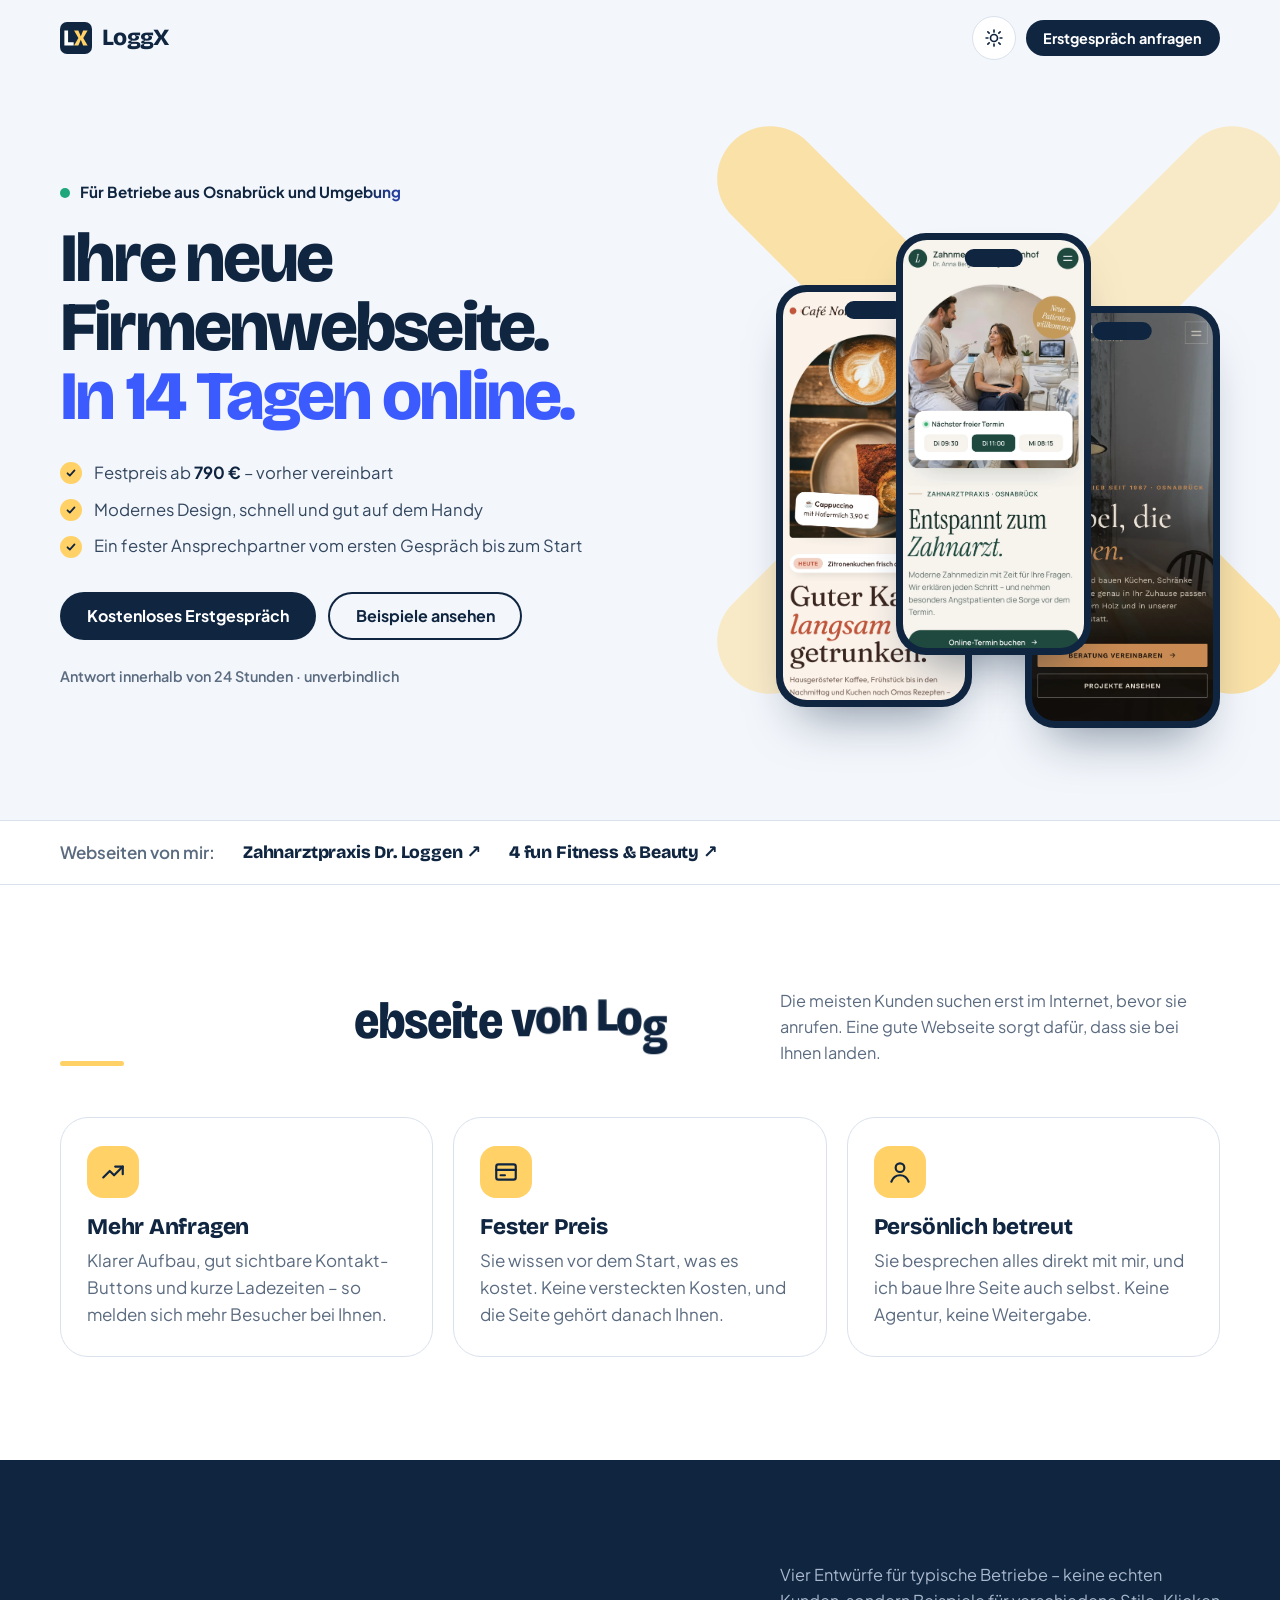
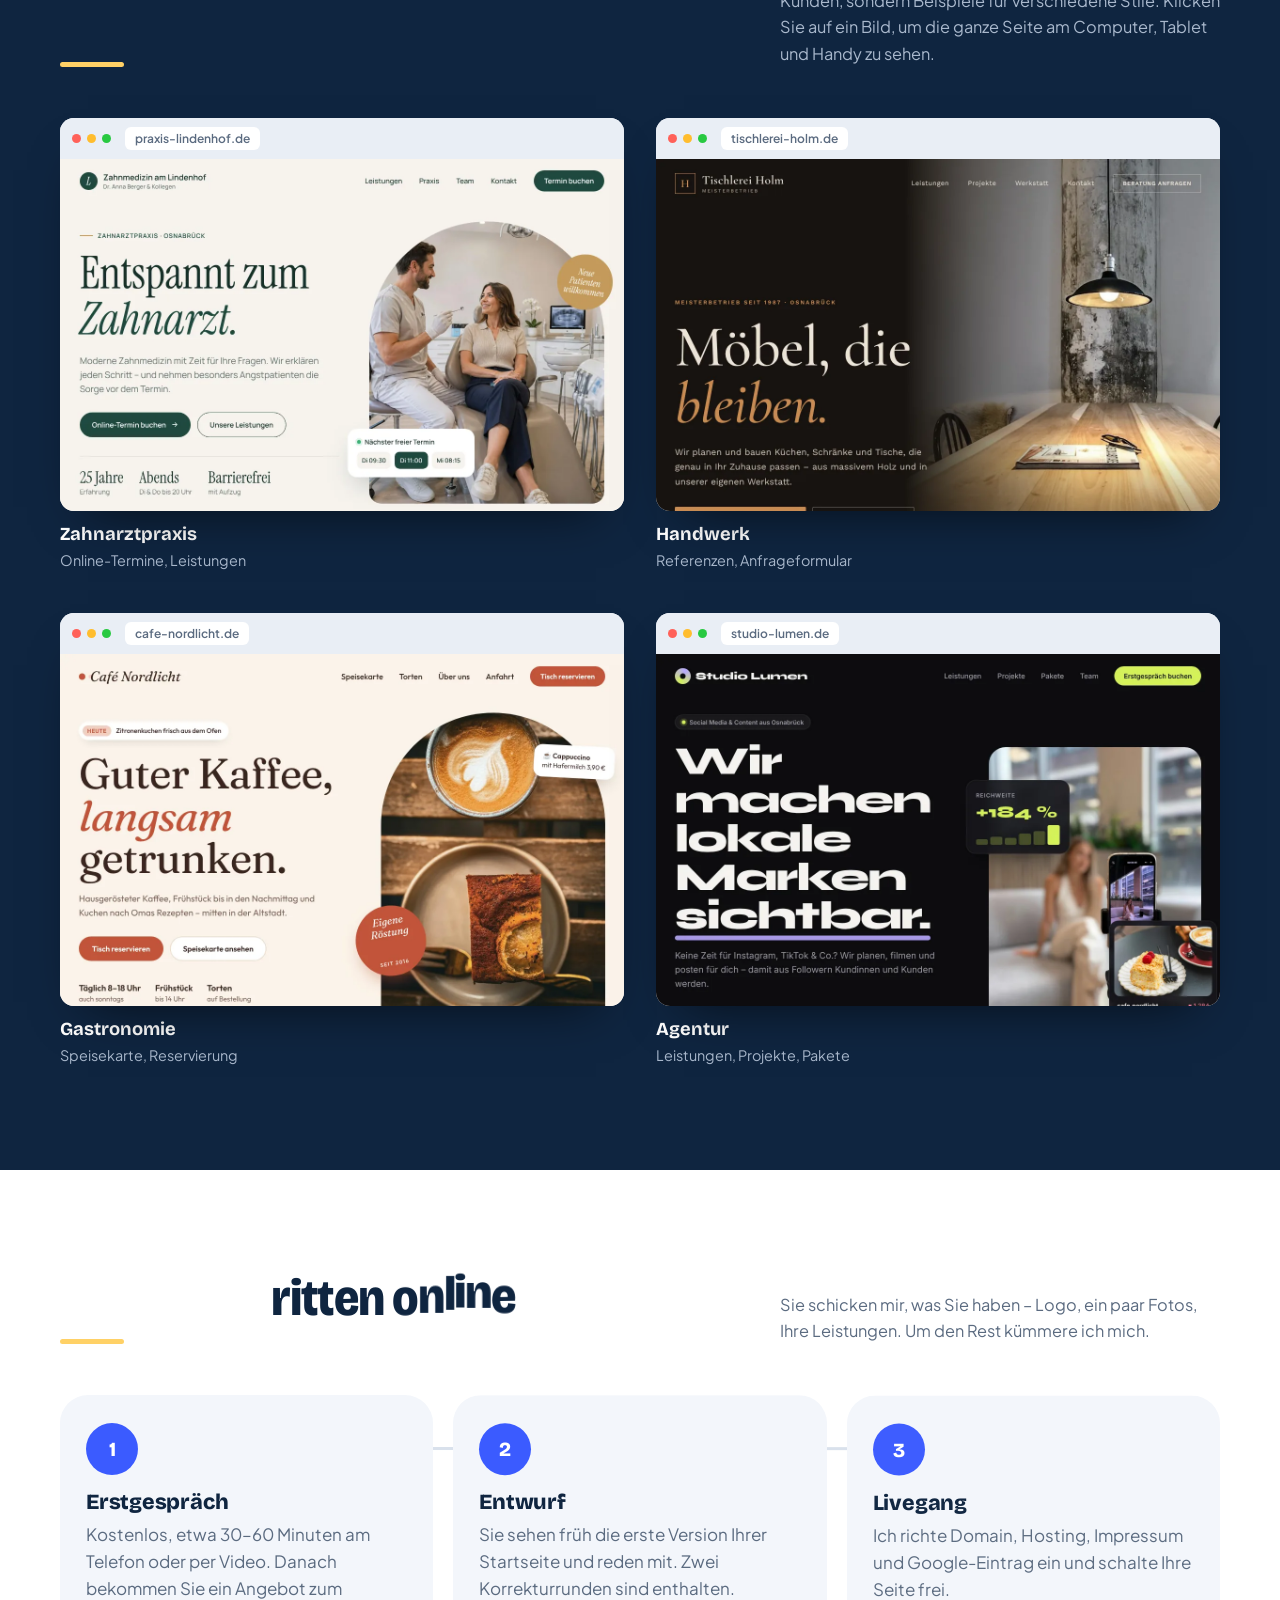
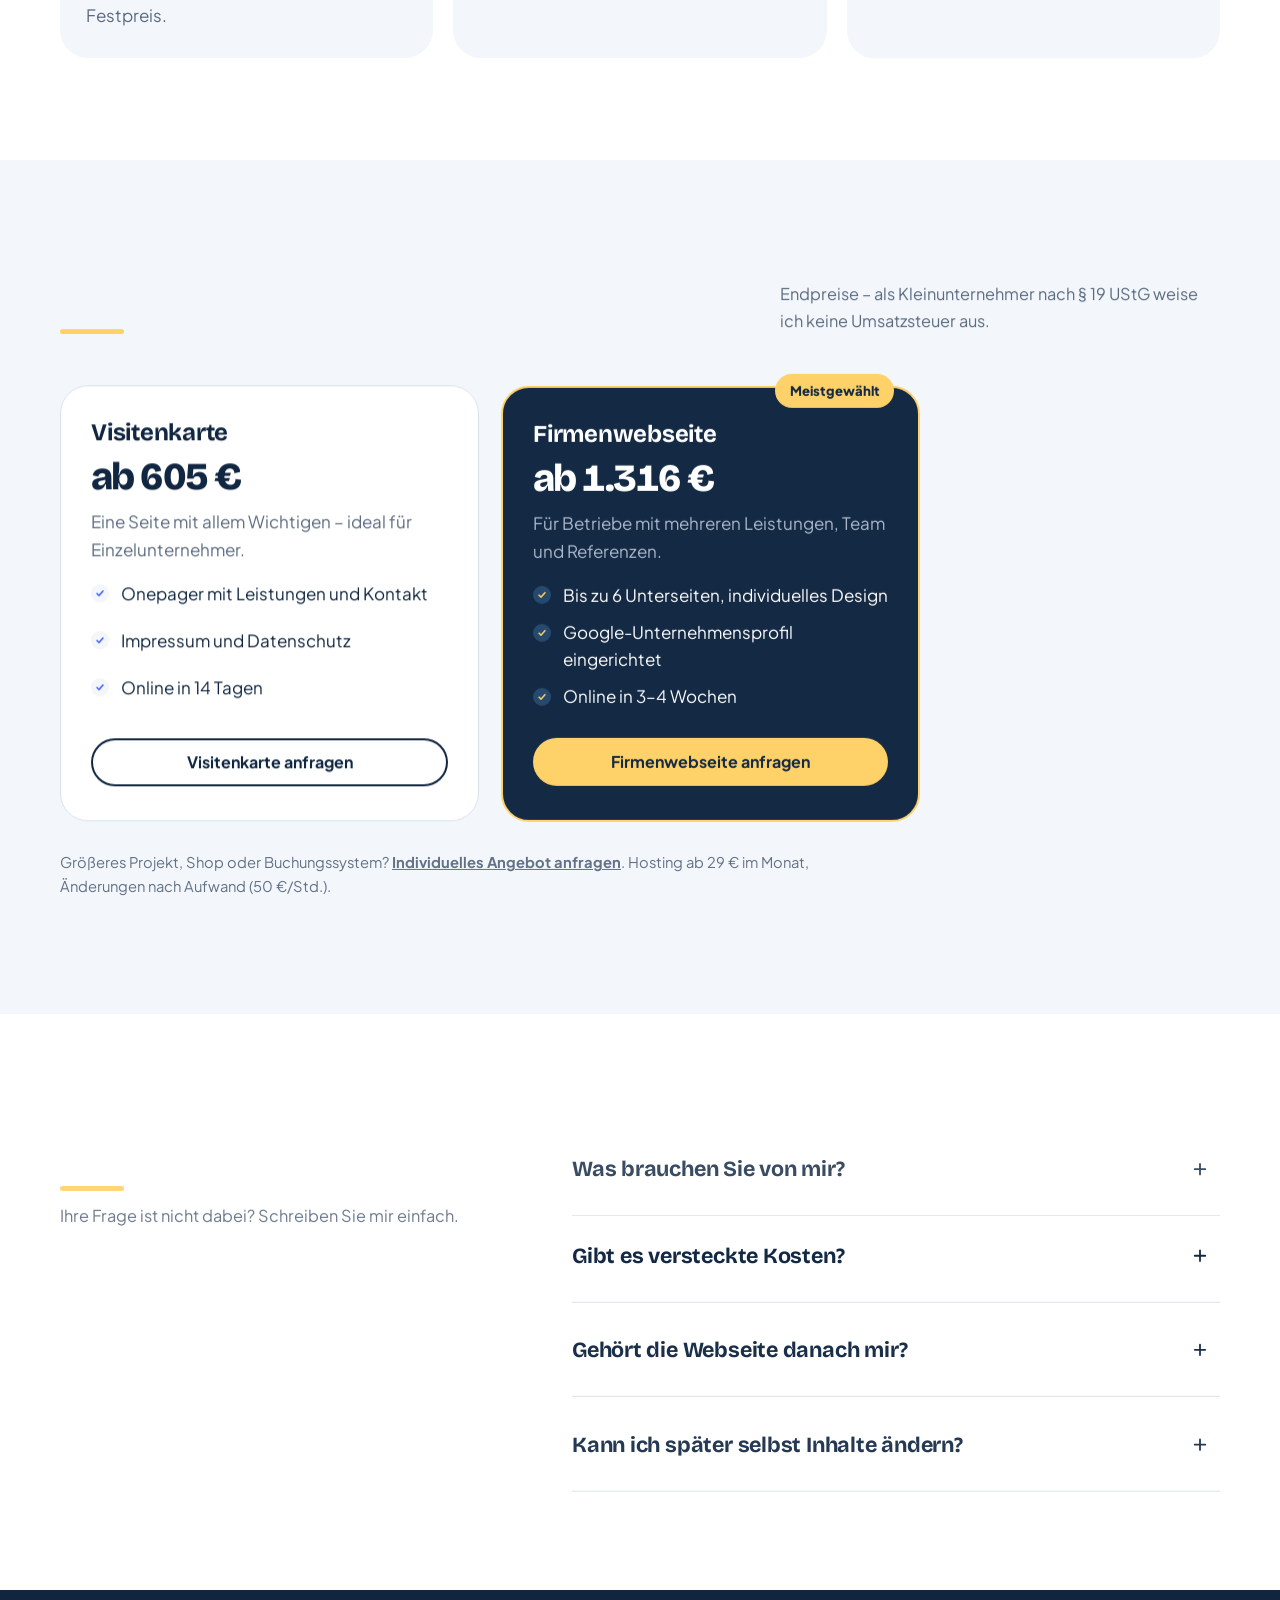
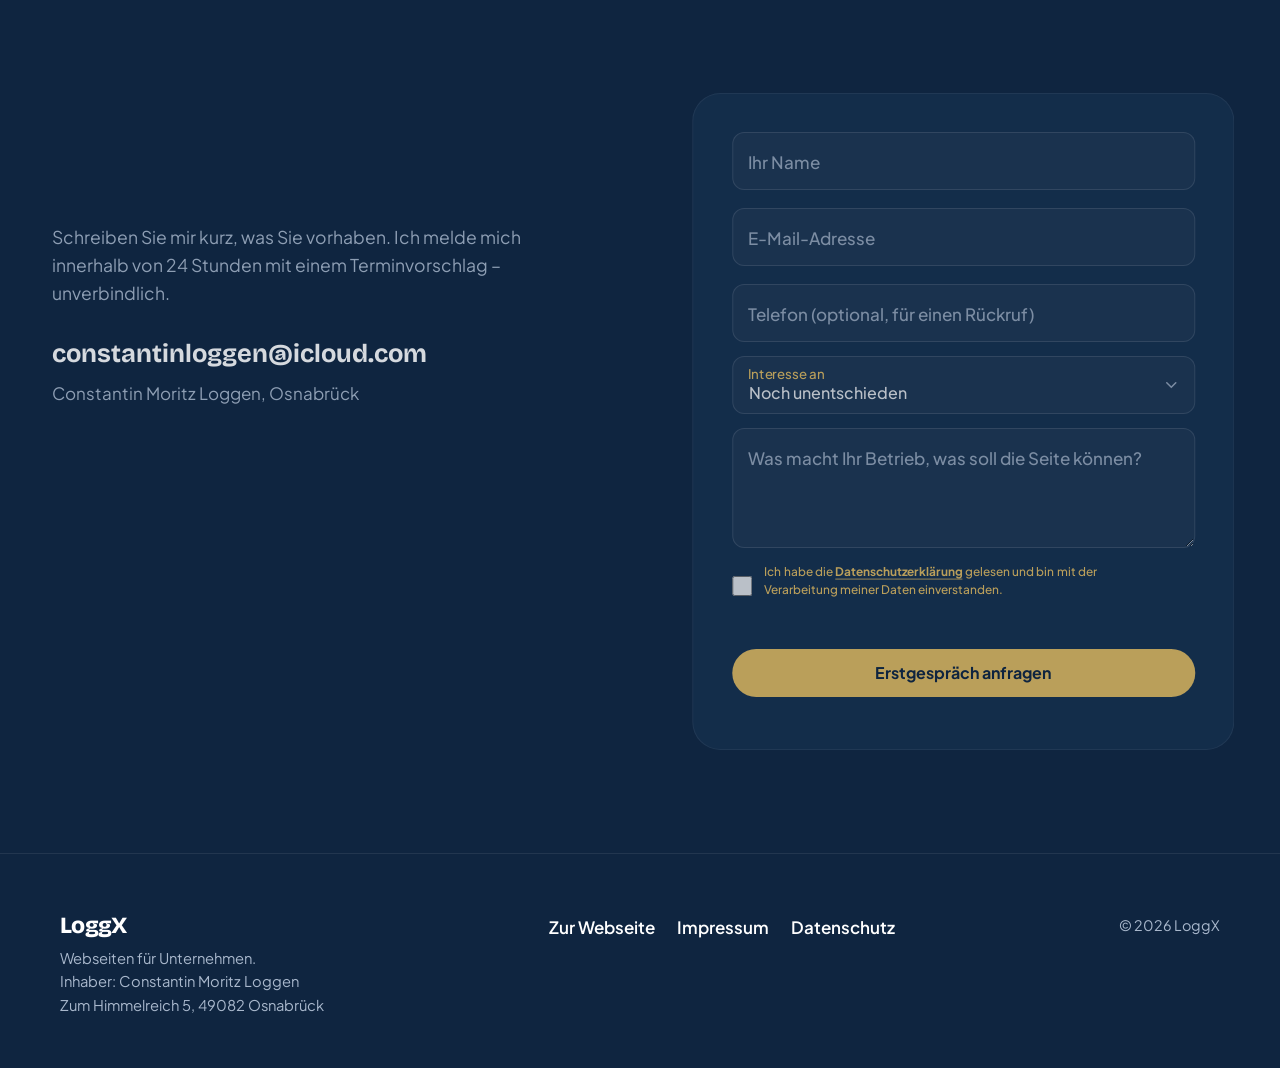
==== commit d7282c47: "Saubere Adressen ohne .html - /impressum statt /impressum.html, / statt /index.html, /startseite → /" ====
--- a/angebot/index.html
+++ b/angebot/index.html
@@ -241,7 +241,7 @@
           </address>
         </div>
 
-        <form class="contact-form spotlight reveal reveal-right" id="contact-form" action="https://formsubmit.co/constantinloggen@icloud.com" data-cms-action="formsubmit" method="post" data-thanks="../danke.html" novalidate>
+        <form class="contact-form spotlight reveal reveal-right" id="contact-form" action="https://formsubmit.co/constantinloggen@icloud.com" data-cms-action="formsubmit" method="post" data-thanks="../danke" novalidate>
           <input type="hidden" name="_subject" value="Neue Anfrage über die Landingpage (loggx.de/angebot)">
           <input type="hidden" name="_template" value="table">
           <input type="hidden" name="_captcha" value="false">
@@ -278,7 +278,7 @@
           </div>
           <div class="field field-check">
             <input type="checkbox" id="privacy" name="privacy" required>
-            <label for="privacy">Ich habe die <a href="../datenschutz.html" target="_blank" rel="noopener">Datenschutzerklärung</a> gelesen und bin mit der Verarbeitung meiner Daten einverstanden.</label>
+            <label for="privacy">Ich habe die <a href="../datenschutz" target="_blank" rel="noopener">Datenschutzerklärung</a> gelesen und bin mit der Verarbeitung meiner Daten einverstanden.</label>
             <span class="field-error" aria-live="polite"></span>
           </div>
           <button type="submit" class="btn btn-yellow btn-block" id="form-submit"><span>Erstgespräch anfragen</span></button>
@@ -300,8 +300,8 @@
       </div>
       <nav class="footer-nav" aria-label="Rechtliches">
         <a href="../">Zur Webseite</a>
-        <a href="../impressum.html">Impressum</a>
-        <a href="../datenschutz.html">Datenschutz</a>
+        <a href="../impressum">Impressum</a>
+        <a href="../datenschutz">Datenschutz</a>
       </nav>
       <p class="footer-copy">© <span id="year"></span> LoggX</p>
     </div>
--- a/css/style.css
+++ b/css/style.css
@@ -486,11 +486,12 @@
 .device-btn.is-active { background: var(--btn); color: var(--btn-fg); }
 .preview-close { width: 40px; height: 40px; border-radius: 50%; border: 0; background: var(--bg-alt); cursor: pointer; display: grid; place-items: center; color: var(--text); transition: transform .4s var(--ease); }
 .preview-close:hover { transform: rotate(90deg); }
-.preview-stage { flex: 1; display: grid; place-items: center; padding: 18px; background: var(--bg-alt); min-height: 0; }
+.preview-stage { flex: 1; display: grid; place-items: center; padding: 18px; background: var(--bg-alt); min-height: 0; overflow: hidden; }
 .device { position: relative; width: 100%; height: 100%; background: #fff; border-radius: 12px; overflow: hidden; box-shadow: 0 20px 50px -30px rgba(15,37,64,.5); transition: width .5s var(--ease); }
 .preview-stage[data-device="phone"] .device { width: 390px; max-width: 100%; border-radius: 30px; border: 8px solid var(--ink); }
 .device iframe { width: 100%; height: 100%; border: 0; }
-.device-shot { position: absolute; inset: 0; overflow-y: auto; }
+.device-shot { position: absolute; inset: 0; overflow-y: auto; background: var(--bg-alt); }
+.device-shot img { display: block; width: 100%; height: auto; }
 .device-shot-error { padding: 40px; text-align: center; color: var(--muted); }
 .device-loader { position: absolute; inset: 0; display: grid; place-items: center; background: #fff; z-index: 2; transition: opacity .3s; }
 .device-loader.is-hidden { opacity: 0; pointer-events: none; }
@@ -619,6 +620,7 @@
   .hero-actions .btn { flex: 1 1 auto; }
     .plan { padding: 28px 22px; }
   .preview-head { gap: 8px; } #preview-open { display: none; }
+  .preview { padding: 0; } .preview-panel { height: 100%; height: 100dvh; border-radius: 0; } .preview-stage { padding: 10px; }
 }
 
 /* ---------- Reduzierte Bewegung ---------- */
@@ -659,12 +661,24 @@
 .scroll-cue { position: absolute; left: 50%; bottom: 30px; translate: -50% 0; padding: 8px 14px; border-radius: 999px; background: rgba(15,37,64,.85); color: #fff; font-size: .8rem; font-weight: 700; pointer-events: none; animation: cue 1.6s ease-in-out infinite; transition: opacity .4s; }
 .scroll-cue.is-gone { opacity: 0; }
 @keyframes cue { 50% { transform: translateY(6px); } }
+.lb-cta-short, .lb-close-m { display: none; }
 @media (max-width: 900px) {
   .lightbox { padding: 0; }
-  .lightbox-panel { grid-template-columns: 1fr; grid-template-rows: 1fr auto; height: 100%; border-radius: 0; }
-  .lightbox-side { padding: 16px 18px 20px; gap: 12px; max-height: 42vh; }
-  .lightbox-side ul, .lightbox-note { display: none; }
-  .lightbox-side h3 { font-size: 1.25rem; padding-right: 0; }
+  .lightbox-panel { grid-template-columns: 1fr; grid-template-rows: minmax(0, 1fr) auto; height: 100%; height: 100dvh; border-radius: 0; }
+  .lightbox-view { padding: 12px 12px 0; }
+  .lightbox-close { display: none; }
+  /* Kompakte Leiste: Titel, Anfragen, Schließen – darunter die Geräte. Mehr Platz für die Webseite. */
+  .lightbox-side { display: grid; grid-template-columns: minmax(0, 1fr) auto auto; align-items: center; gap: 10px; padding: 12px 14px calc(12px + env(safe-area-inset-bottom)); overflow: visible; }
+  .lightbox-side h3 { font-size: 1.1rem; padding-right: 0; white-space: nowrap; overflow: hidden; text-overflow: ellipsis; }
+  .lightbox-side .lb-desc, .lightbox-side ul, .lightbox-note { display: none; }
+  .lightbox-side .preview-devices { grid-column: 1 / -1; grid-row: 2; }
+  .lightbox-side .lb-cta { margin: 0; padding: .6rem 1.1rem; font-size: .88rem; }
+  .lb-cta-long { display: none; } .lb-cta-short { display: inline; }
+  .lb-close-m { display: grid; place-items: center; width: 38px; height: 38px; border-radius: 50%; border: 0; background: var(--bg-alt); color: var(--text); cursor: pointer; }
+  .lb-close-m svg { width: 18px; height: 18px; fill: none; stroke: currentColor; stroke-width: 2.4; stroke-linecap: round; }
+  .lightbox-view[data-device="phone"] .lightbox-browser { width: min(360px, 100%); border-width: 6px; border-radius: 28px; }
+  .lightbox-view[data-device="tablet"] .lightbox-browser { width: min(560px, 100%); border-width: 7px; border-radius: 22px; }
+  .scroll-cue { bottom: 18px; }
 }
 @keyframes spin { to { transform: rotate(360deg); } }
 .js .plan.reveal.is-visible:hover { transform: translateY(-8px); }
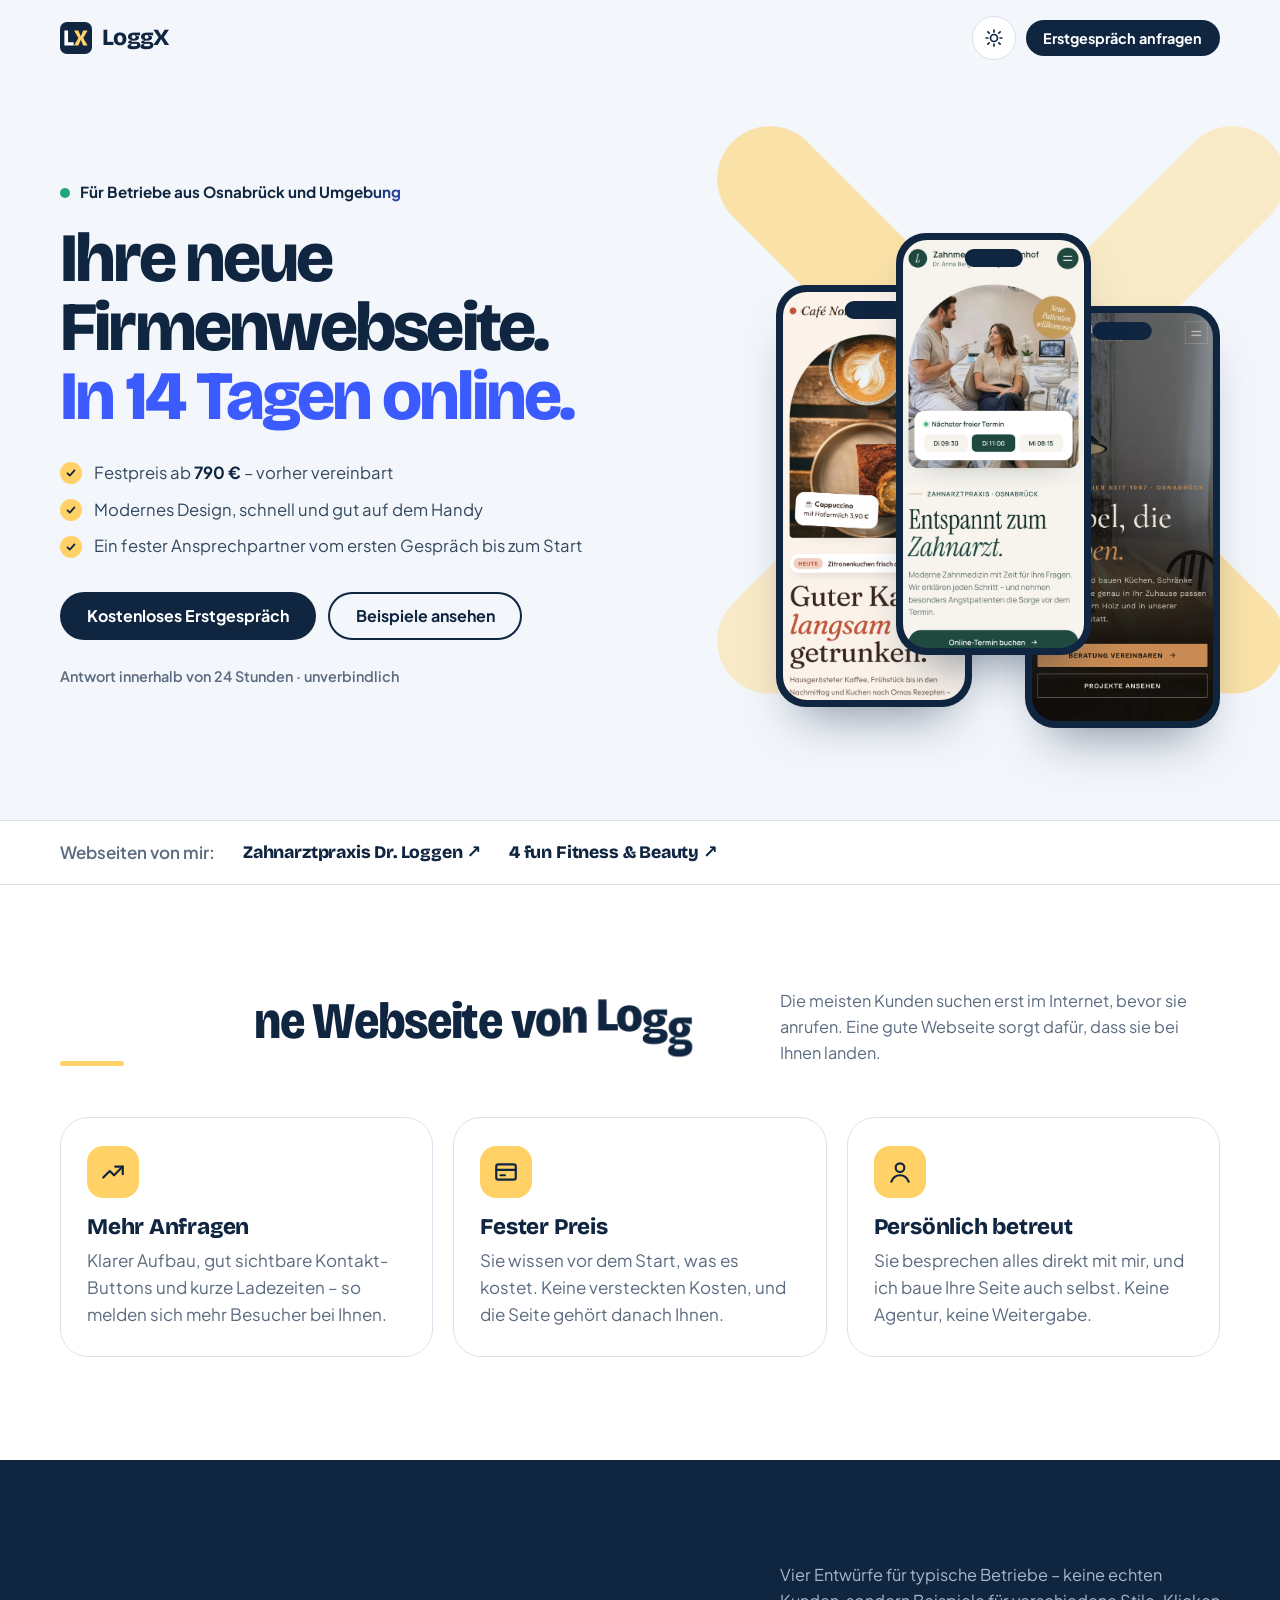
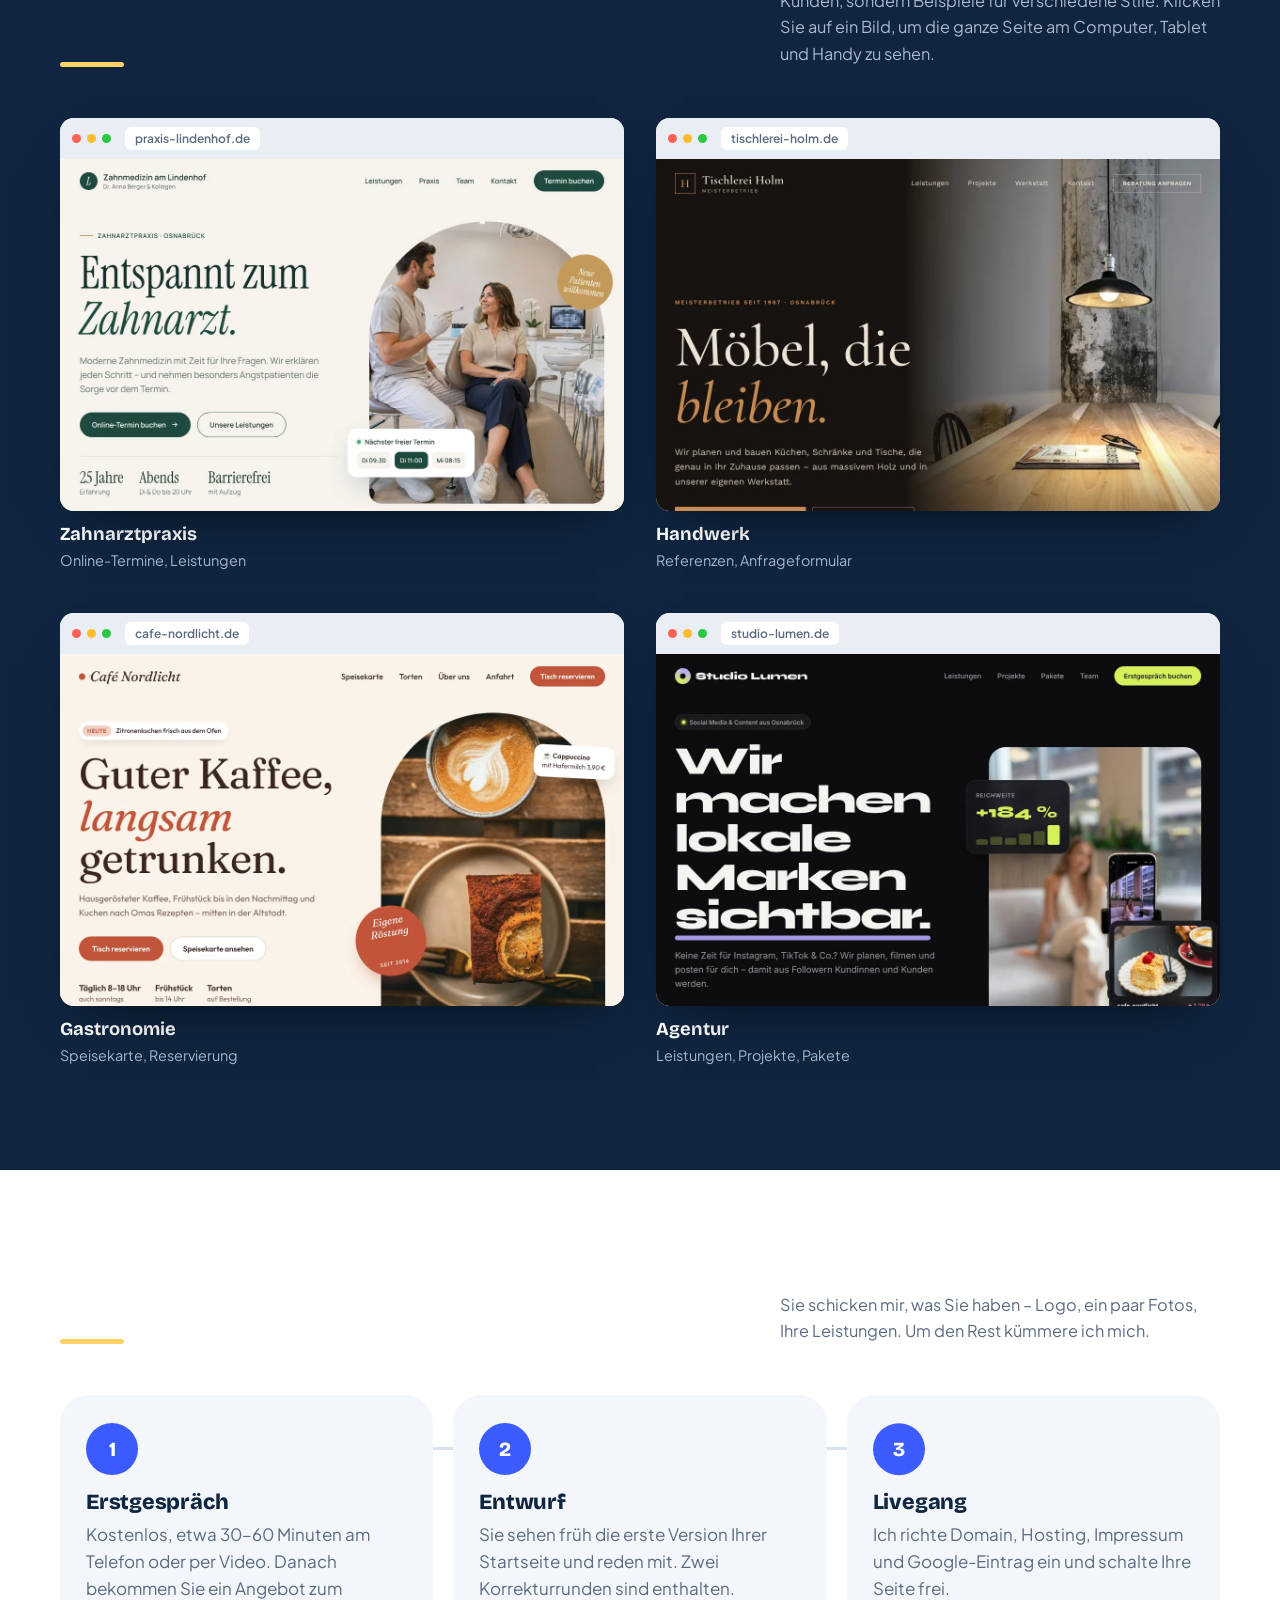
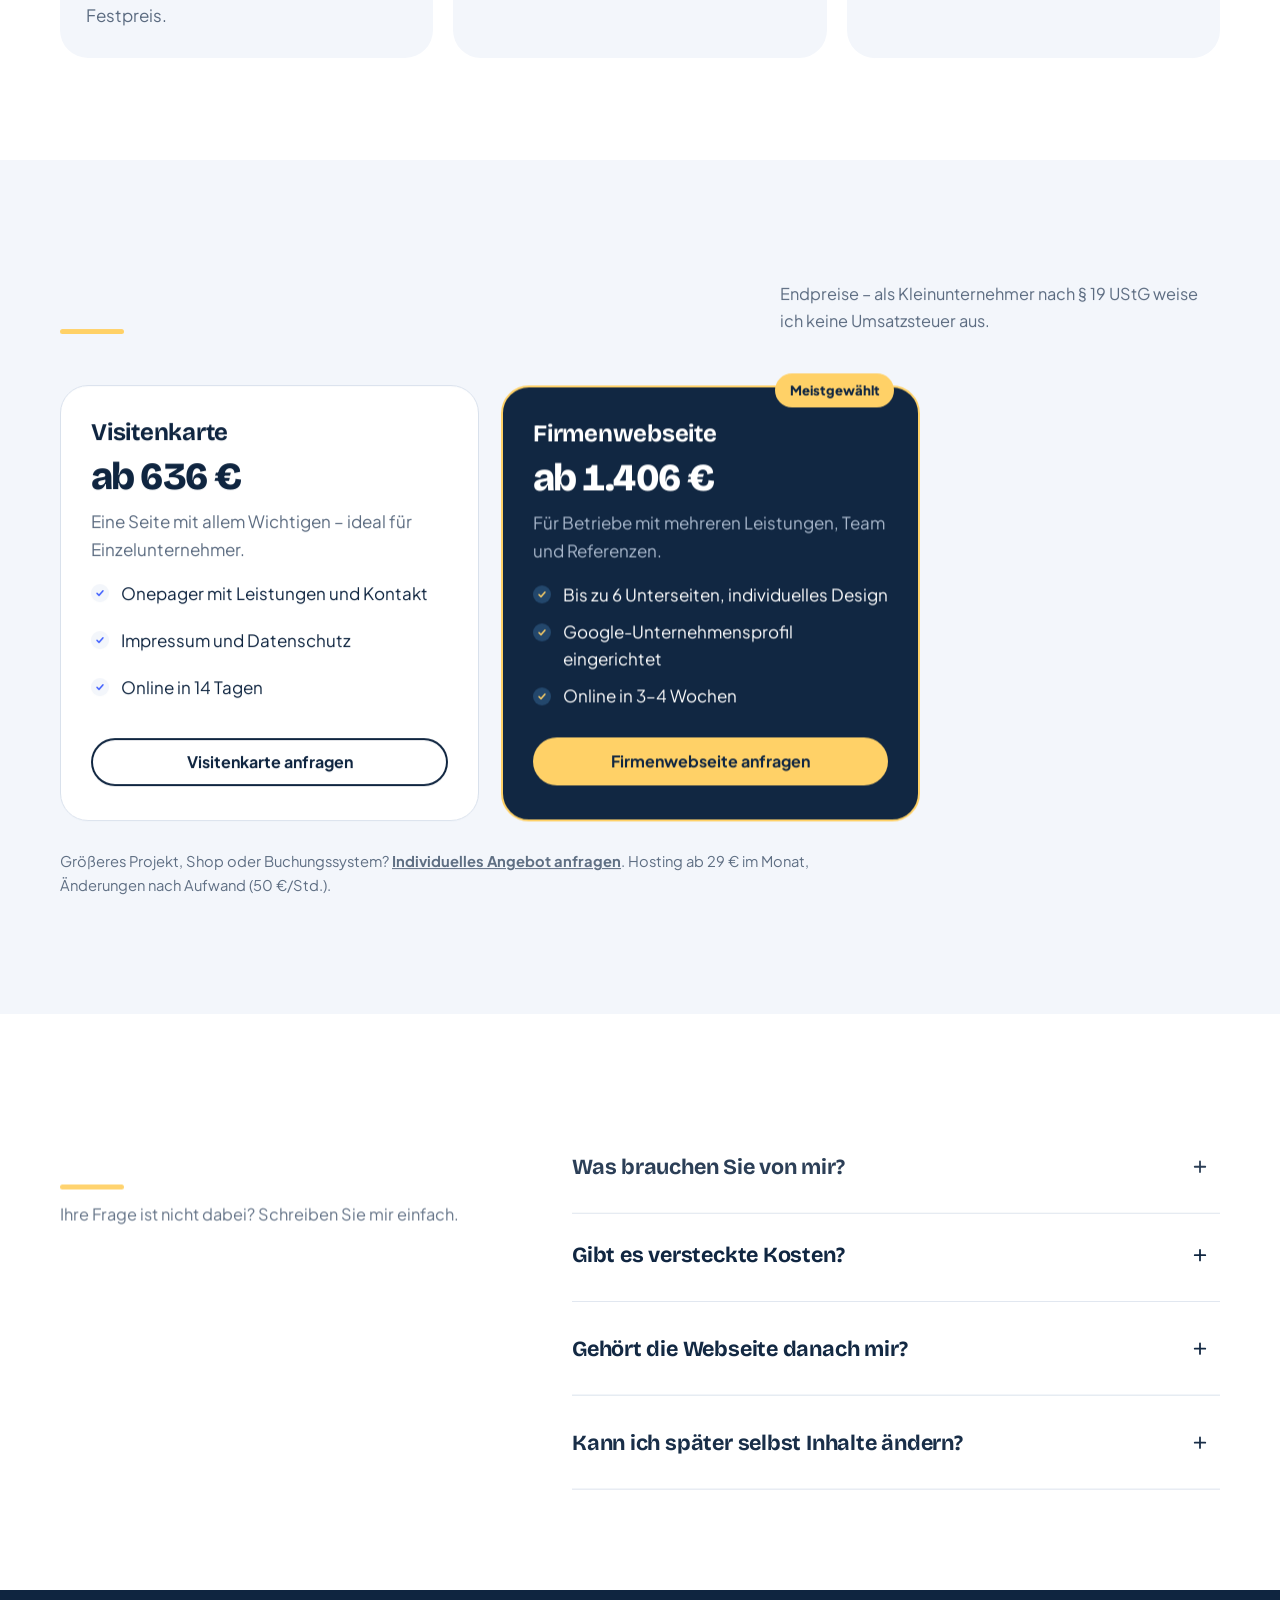
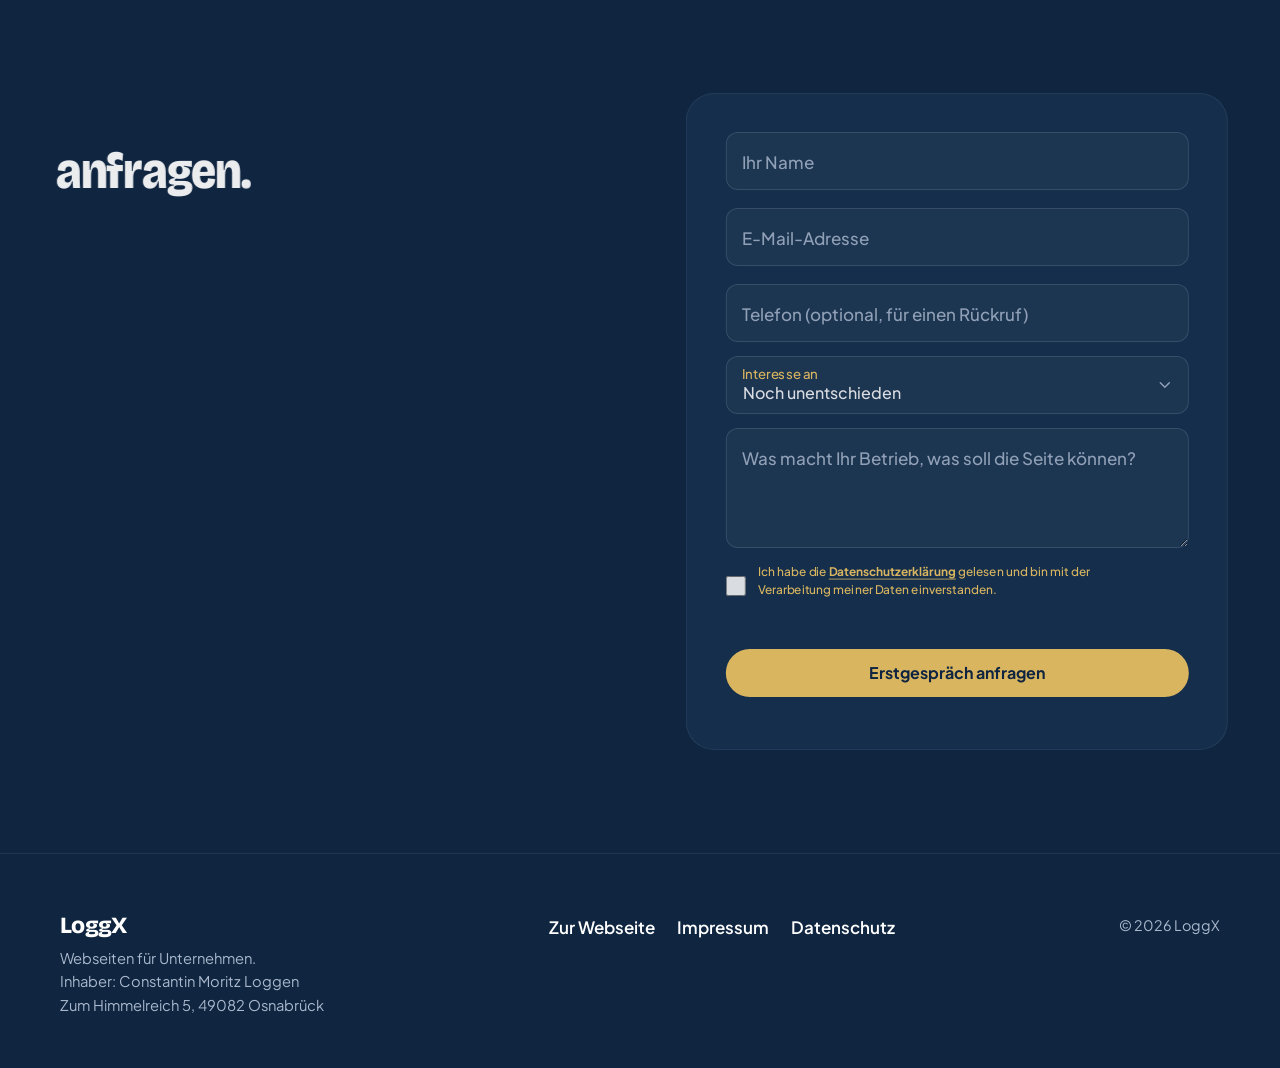
==== commit f65d27fd: "Google: Sitemap, robots.txt, Strukturdaten, Favicon, Vorschaubild - canonical + JSON-LD (WebSite „Lo" ====
--- a/angebot/index.html
+++ b/angebot/index.html
@@ -5,14 +5,24 @@
   <meta name="viewport" content="width=device-width, initial-scale=1.0">
   <title>Ihre neue Firmenwebseite in 14 Tagen – Festpreis ab 790 € | LoggX</title>
   <meta name="description" content="Moderne Webseite für Ihren Betrieb – zum Festpreis ab 790 €, in 14 Tagen online, persönlich betreut von LoggX aus Osnabrück. Jetzt kostenloses Erstgespräch anfragen.">
+  <meta name="robots" content="noindex, follow">
   <meta name="theme-color" content="#0F2540">
   <meta property="og:title" content="Ihre neue Firmenwebseite in 14 Tagen – ab 790 €">
   <meta property="og:description" content="Festpreis, persönliche Betreuung, mobil optimiert. LoggX aus Osnabrück.">
-  <meta property="og:image" content="../img/work/dental.webp">
+  <meta property="og:type" content="website">
+  <meta property="og:site_name" content="LoggX">
+  <meta property="og:url" content="https://loggx.de/angebot/">
+  <meta property="og:image" content="https://loggx.de/img/og-loggx.png">
+  <meta property="og:image:width" content="1200">
+  <meta property="og:image:height" content="630">
+  <meta name="twitter:card" content="summary_large_image">
+  <link rel="canonical" href="https://loggx.de/angebot/">
   <link rel="preload" href="../fonts/bricolage-grotesque-latin-standard-normal.woff2" as="font" type="font/woff2" crossorigin>
   <link rel="preload" href="../fonts/plus-jakarta-sans-latin-wght-normal.woff2" as="font" type="font/woff2" crossorigin>
   <link rel="stylesheet" href="../css/style.css">
-  <link rel="icon" href="data:image/svg+xml,%3Csvg viewBox='0 0 512 512' xmlns='http://www.w3.org/2000/svg'%3E%3Crect width='512' height='512' rx='112' fill='%230F2540'/%3E%3Cpath d='M70 375V137H129V375ZM80 375V325H219V375Z' fill='%23fff'/%3E%3Cpath d='M225 375 294 257 225 137H294L332 226H333L370 137H442L372 256L442 375H370L333 284H333L294 375Z' fill='%23FFD166'/%3E%3C/svg%3E">
+  <link rel="icon" href="../favicon.svg" type="image/svg+xml">
+  <link rel="icon" href="../favicon-96.png" sizes="96x96" type="image/png">
+  <link rel="apple-touch-icon" href="../apple-touch-icon.png">
   <meta name="color-scheme" content="light dark">
   <script>
     (function () {
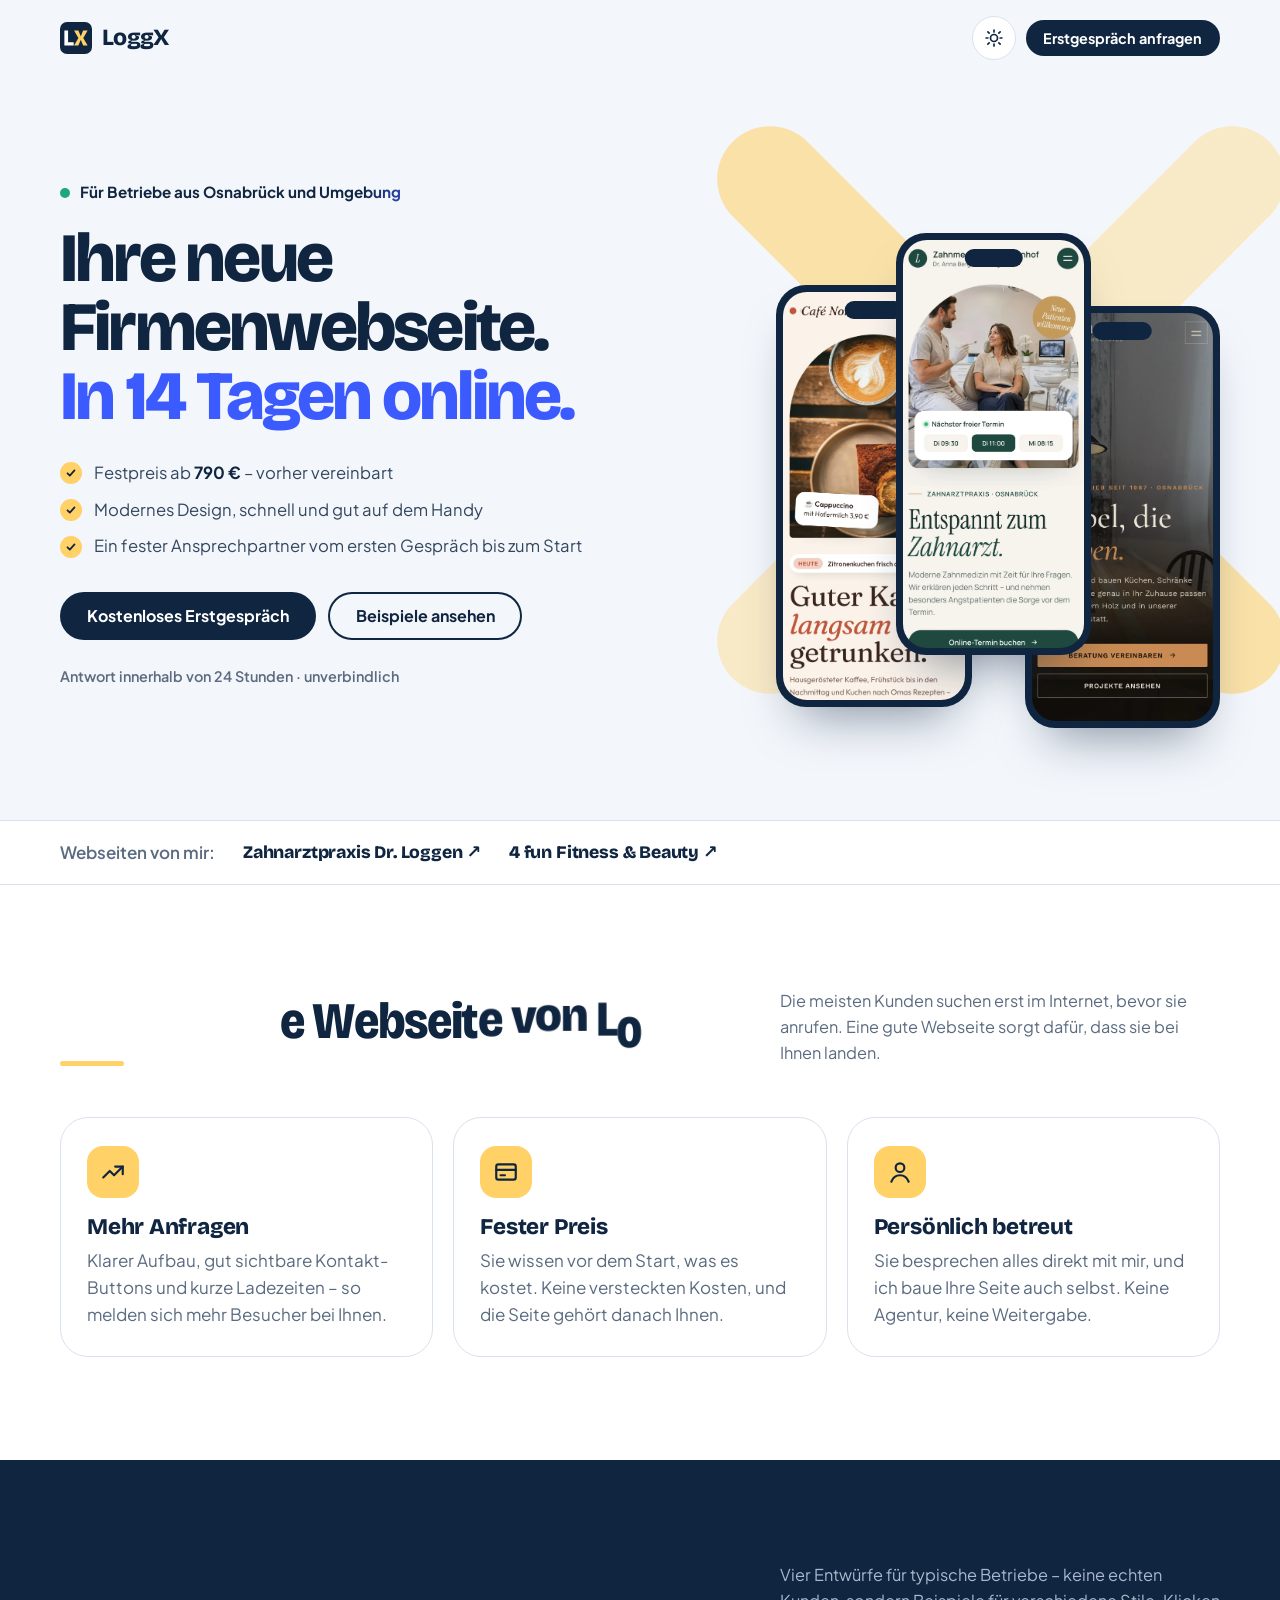
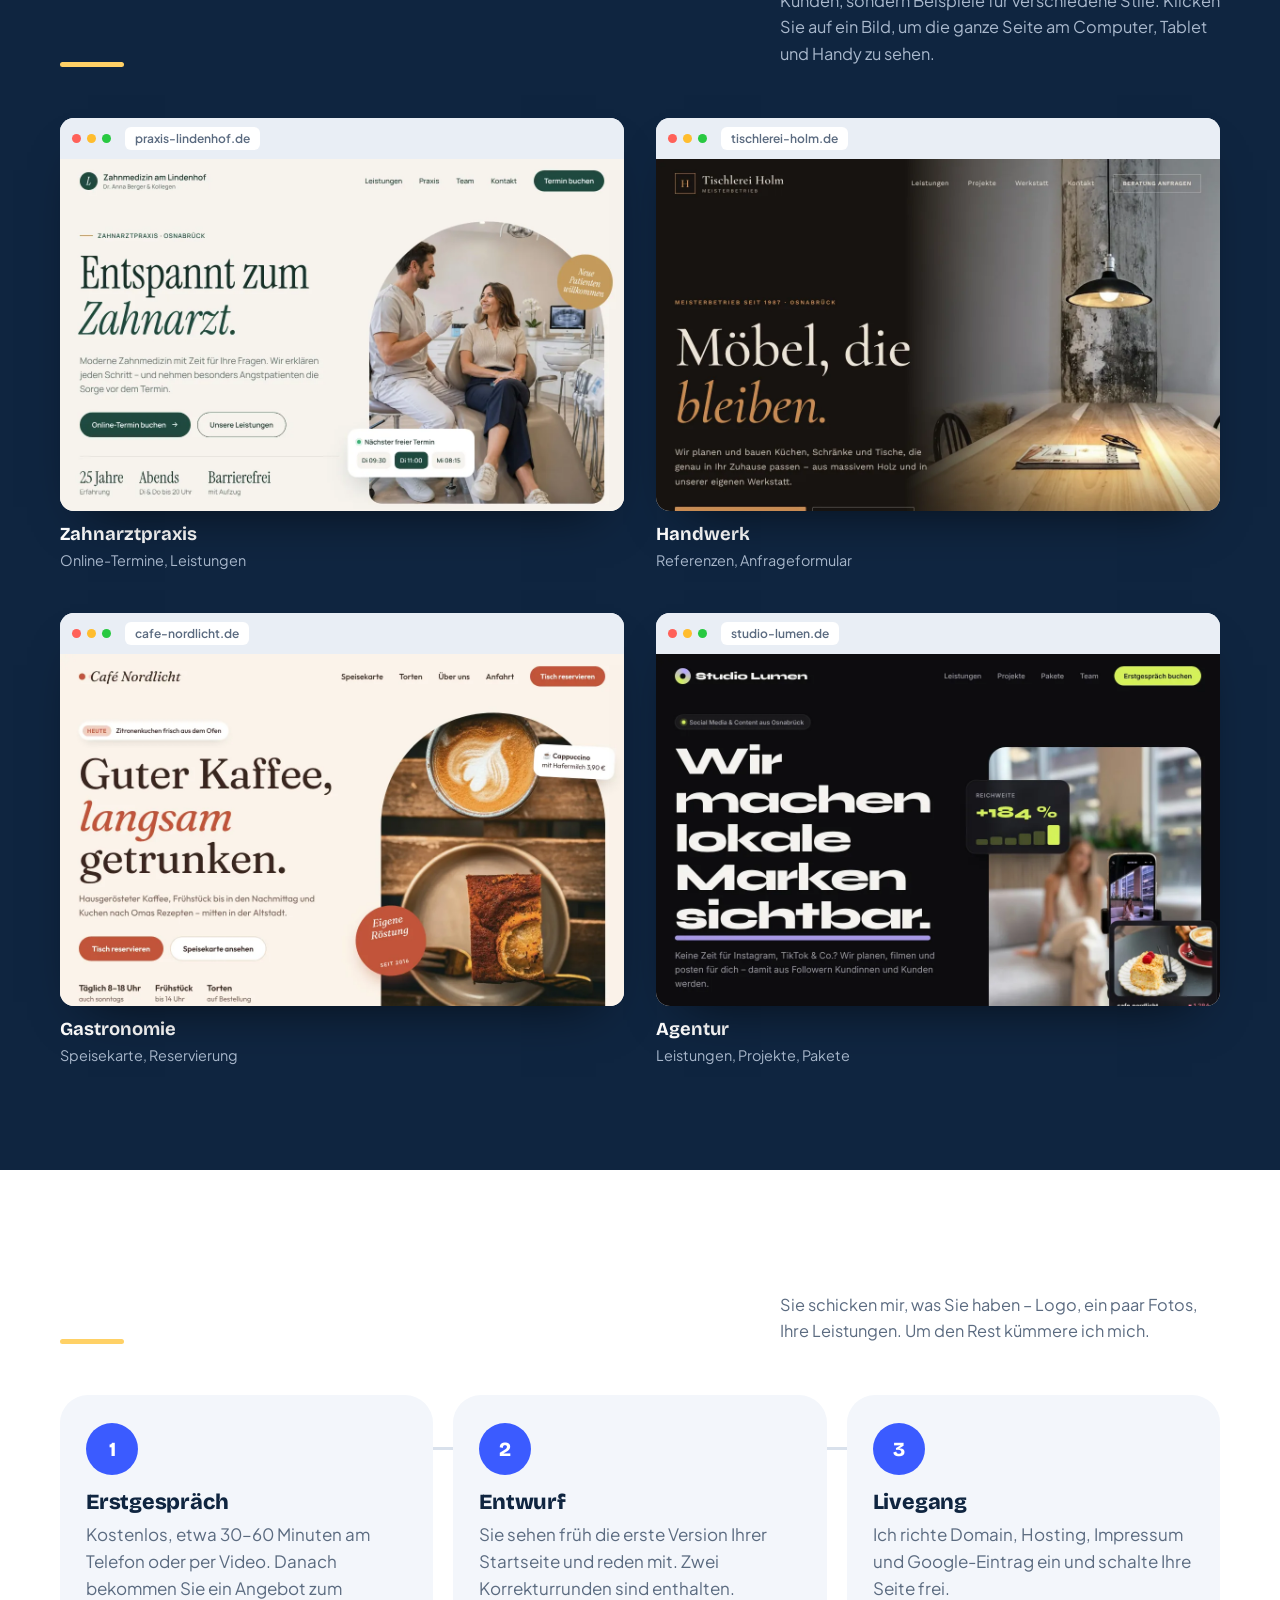
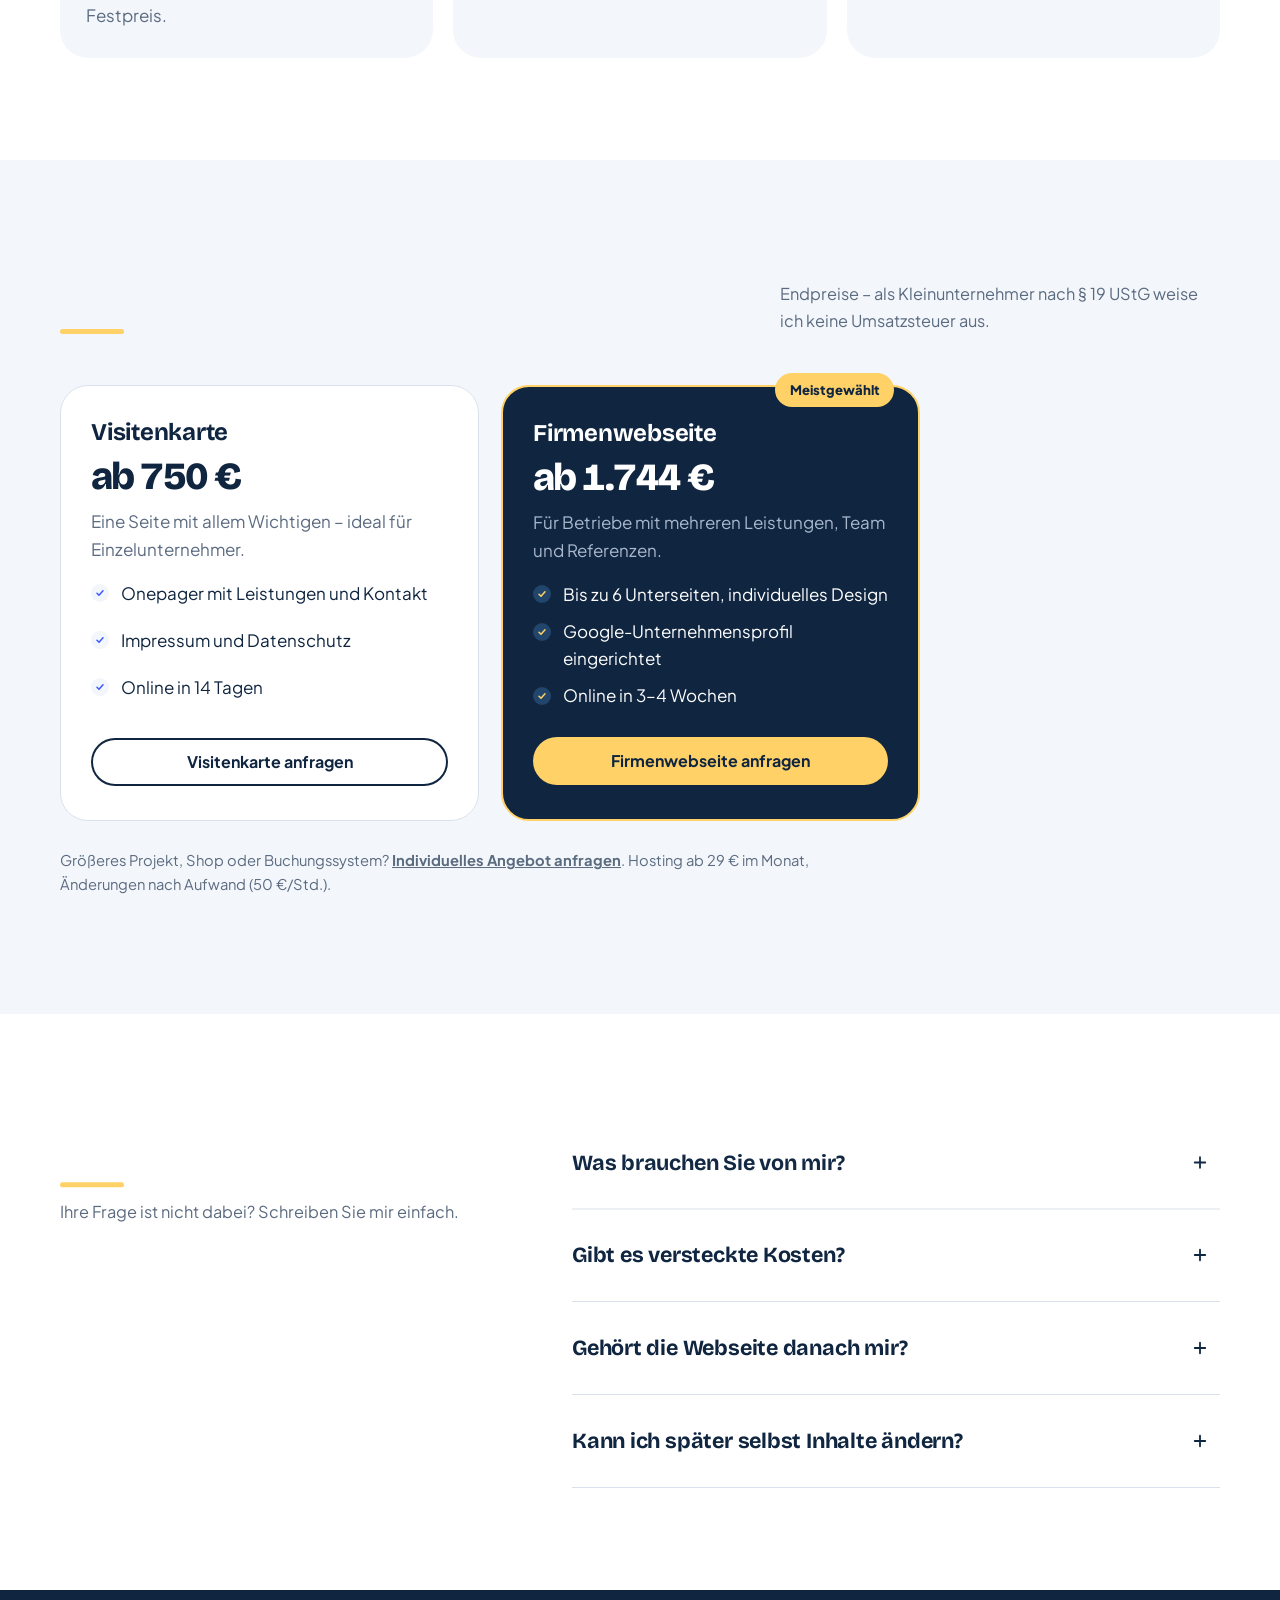
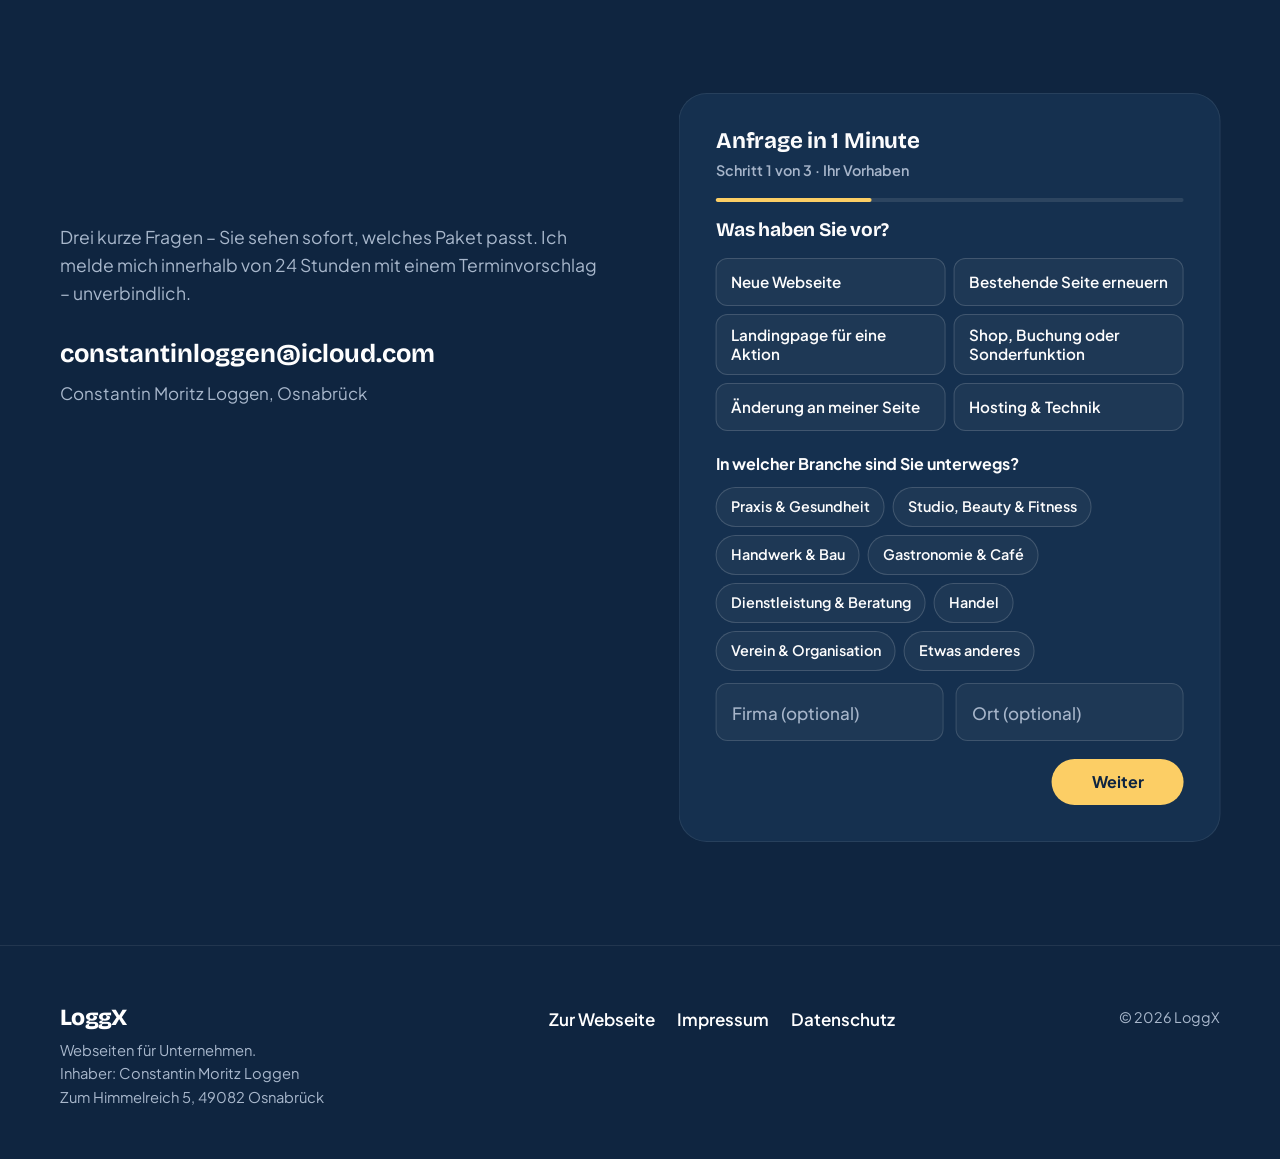
==== commit ef83999f: "Anfrage in 3 Schritten, Postfach und ausführliche Statistik im Admin - Formular mit Live-Paket-Empfe" ====
--- a/angebot/index.html
+++ b/angebot/index.html
@@ -53,12 +53,12 @@
           <svg class="i-sun" viewBox="0 0 24 24" aria-hidden="true"><circle cx="12" cy="12" r="4.2"/><path d="M12 2.5v2.2M12 19.3v2.2M4.6 4.6l1.6 1.6M17.8 17.8l1.6 1.6M2.5 12h2.2M19.3 12h2.2M4.6 19.4l1.6-1.6M17.8 6.2l1.6-1.6"/></svg>
           <svg class="i-moon" viewBox="0 0 24 24" aria-hidden="true"><path d="M20.5 14.2A8.5 8.5 0 0 1 9.8 3.5a8.5 8.5 0 1 0 10.7 10.7z"/></svg>
         </button>
-        <a href="#anfrage" class="btn btn-primary btn-small lp-head-cta"><span>Erstgespräch anfragen</span></a>
+        <a href="#anfrage" class="btn btn-primary btn-small lp-head-cta" data-track="lp-cta"><span>Erstgespräch anfragen</span></a>
       </div>
     </div>
   </header>
 
-  <main id="main">
+  <main id="main" data-page="angebot">
 
     <!-- ============ HERO ============ -->
     <section class="hero" id="top">
@@ -82,7 +82,7 @@
             <li>Ein fester Ansprechpartner vom ersten Gespräch bis zum Start</li>
           </ul>
           <div class="hero-actions" data-hero-in>
-            <a href="#anfrage" class="btn btn-primary"><span>Kostenloses Erstgespräch</span></a>
+            <a href="#anfrage" class="btn btn-primary" data-track="lp-cta"><span>Kostenloses Erstgespräch</span></a>
             <a href="#beispiele" class="btn btn-ghost"><span>Beispiele ansehen</span></a>
           </div>
           <p class="lp-note" data-hero-in>Antwort innerhalb von <span data-cms="response_hours">24</span> Stunden · unverbindlich</p>
@@ -243,7 +243,7 @@
       <div class="container contact-grid">
         <div class="contact-copy reveal reveal-left">
           <h2 class="contact-title">Kostenloses Erstgespräch anfragen.</h2>
-          <p>Schreiben Sie mir kurz, was Sie vorhaben. Ich melde mich innerhalb von <span data-cms="response_hours">24</span> Stunden mit einem Terminvorschlag – unverbindlich.</p>
+          <p>Drei kurze Fragen – Sie sehen sofort, welches Paket passt. Ich melde mich innerhalb von <span data-cms="response_hours">24</span> Stunden mit einem Terminvorschlag – unverbindlich.</p>
           <address class="contact-details">
             <a href="mailto:constantinloggen@icloud.com" data-cms-href="mailto"><span data-cms="email">constantinloggen@icloud.com</span></a>
             <a href="tel:+490000000000" data-cms-href="tel"><span data-cms="phone">+49 (0) 000 000 00 00</span></a>
@@ -251,48 +251,111 @@
           </address>
         </div>
 
-        <form class="contact-form spotlight reveal reveal-right" id="contact-form" action="https://formsubmit.co/constantinloggen@icloud.com" data-cms-action="formsubmit" method="post" data-thanks="../danke" novalidate>
-          <input type="hidden" name="_subject" value="Neue Anfrage über die Landingpage (loggx.de/angebot)">
-          <input type="hidden" name="_template" value="table">
-          <input type="hidden" name="_captcha" value="false">
-          <input type="hidden" name="quelle" value="Landingpage /angebot">
-          <input type="hidden" name="_next" id="form-next" value="">
-          <input type="text" name="_honey" class="hp" tabindex="-1" autocomplete="off" aria-hidden="true">
-          <div class="field">
-            <input type="text" id="name" name="name" autocomplete="name" placeholder=" " required>
-            <label for="name">Ihr Name</label>
-            <span class="field-error" aria-live="polite"></span>
+        <form class="lead-form spotlight reveal reveal-right" id="lead-form" data-page="angebot" novalidate>
+          <div class="lf-top">
+            <div><h3>Anfrage in 1 Minute</h3><p class="lf-label" id="lf-label">Schritt 1 von 3 · Ihr Vorhaben</p></div>
+            <span class="lf-paket" id="lf-paket" hidden></span>
           </div>
-          <div class="field">
-            <input type="email" id="email" name="email" autocomplete="email" placeholder=" " required>
-            <label for="email">E-Mail-Adresse</label>
-            <span class="field-error" aria-live="polite"></span>
+          <div class="lf-progress" aria-hidden="true"><i id="lf-bar"></i></div>
+          <span class="lf-prices" hidden><span data-cms="price_visit">790</span><span data-cms="price_firm">1.890</span><span data-cms="price_hosting">29</span><span data-cms="price_hourly">50</span><span data-cms="time_visit">14 Tagen</span><span data-cms="time_firm">3–4 Wochen</span></span>
+
+          <fieldset class="lf-step" data-step="1">
+            <legend>Was haben Sie vor?</legend>
+            <div class="opts" data-required="projekt">
+              <label class="opt"><input type="radio" name="projekt" value="neu"><span>Neue Webseite</span></label>
+              <label class="opt"><input type="radio" name="projekt" value="relaunch"><span>Bestehende Seite erneuern</span></label>
+              <label class="opt"><input type="radio" name="projekt" value="landing"><span>Landingpage für eine Aktion</span></label>
+              <label class="opt"><input type="radio" name="projekt" value="shop"><span>Shop, Buchung oder Sonderfunktion</span></label>
+              <label class="opt"><input type="radio" name="projekt" value="aenderung"><span>Änderung an meiner Seite</span></label>
+              <label class="opt"><input type="radio" name="projekt" value="hosting"><span>Hosting &amp; Technik</span></label>
+            </div>
+            <p class="q">In welcher Branche sind Sie unterwegs?</p>
+            <div class="opts opts-sm">
+              <label class="opt"><input type="radio" name="branche" value="praxis"><span>Praxis &amp; Gesundheit</span></label>
+              <label class="opt"><input type="radio" name="branche" value="studio"><span>Studio, Beauty &amp; Fitness</span></label>
+              <label class="opt"><input type="radio" name="branche" value="handwerk"><span>Handwerk &amp; Bau</span></label>
+              <label class="opt"><input type="radio" name="branche" value="gastro"><span>Gastronomie &amp; Café</span></label>
+              <label class="opt"><input type="radio" name="branche" value="dienst"><span>Dienstleistung &amp; Beratung</span></label>
+              <label class="opt"><input type="radio" name="branche" value="handel"><span>Handel</span></label>
+              <label class="opt"><input type="radio" name="branche" value="verein"><span>Verein &amp; Organisation</span></label>
+              <label class="opt"><input type="radio" name="branche" value="andere"><span>Etwas anderes</span></label>
+            </div>
+            <div class="field" data-if="branche=andere" hidden><input id="lf-bt" name="branche_text" placeholder=" " maxlength="80"><label for="lf-bt">Welche Branche?</label></div>
+            <div class="fields2">
+              <div class="field"><input id="lf-firma" name="firma" autocomplete="organization" placeholder=" " maxlength="160"><label for="lf-firma">Firma (optional)</label></div>
+              <div class="field"><input id="lf-ort" name="ort" autocomplete="address-level2" placeholder=" " maxlength="80"><label for="lf-ort">Ort (optional)</label></div>
+            </div>
+            <div class="field" data-if="projekt=relaunch|aenderung|hosting" hidden><input id="lf-web" name="webseite" inputmode="url" autocapitalize="off" autocorrect="off" spellcheck="false" placeholder=" " maxlength="200"><label for="lf-web">Ihre jetzige Webseite (optional)</label></div>
+            <p class="lf-error" data-err="1" role="alert" hidden>Bitte wählen Sie kurz aus, was Sie vorhaben.</p>
+            <div class="lf-nav"><span></span><button type="button" class="btn btn-yellow" data-next><span>Weiter</span></button></div>
+          </fieldset>
+
+          <fieldset class="lf-step" data-step="2" hidden>
+            <legend id="lf-l2" data-alt="Wann soll es losgehen?">Wie groß soll die Seite werden?</legend>
+            <div class="lf-group" data-if="projekt=neu|relaunch|landing|shop|">
+            <div class="opts opts-sm">
+              <label class="opt"><input type="radio" name="seiten" value="one"><span>Eine Seite reicht</span></label>
+              <label class="opt"><input type="radio" name="seiten" value="few"><span>2 bis 6 Unterseiten</span></label>
+              <label class="opt"><input type="radio" name="seiten" value="many"><span>Mehr als 6 Seiten</span></label>
+              <label class="opt"><input type="radio" name="seiten" value="unsure"><span>Weiß ich noch nicht</span></label>
+            </div>
+              <p class="q">Was soll dazukommen? <small>Mehrfachauswahl</small></p>
+            <div class="opts opts-sm">
+              <label class="opt"><input type="checkbox" name="extras" value="texte"><span>Hilfe bei Texten</span></label>
+              <label class="opt"><input type="checkbox" name="extras" value="fotos"><span>Fotos &amp; Bilder</span></label>
+              <label class="opt"><input type="checkbox" name="extras" value="logo"><span>Logo &amp; Design</span></label>
+              <label class="opt"><input type="checkbox" name="extras" value="google"><span>Google-Profil</span></label>
+              <label class="opt"><input type="checkbox" name="extras" value="termin"><span>Online-Terminbuchung</span></label>
+              <label class="opt"><input type="checkbox" name="extras" value="shop"><span>Onlineshop</span></label>
+              <label class="opt"><input type="checkbox" name="extras" value="sprachen"><span>Mehrsprachig</span></label>
+              <label class="opt"><input type="checkbox" name="extras" value="hosting"><span>Hosting danach</span></label>
+            </div>
+            </div>
+            <p class="q" id="lf-q-start">Wann soll es losgehen?</p>
+            <div class="opts opts-sm">
+              <label class="opt"><input type="radio" name="start" value="asap"><span>So schnell wie möglich</span></label>
+              <label class="opt"><input type="radio" name="start" value="month"><span>In den nächsten 4 Wochen</span></label>
+              <label class="opt"><input type="radio" name="start" value="later"><span>In 1–3 Monaten</span></label>
+              <label class="opt"><input type="radio" name="start" value="info"><span>Erst mal informieren</span></label>
+            </div>
+            <p class="q">Haben Sie ein Budget im Kopf? <small>optional</small></p>
+            <div class="opts opts-sm">
+              <label class="opt"><input type="radio" name="budget" value="b1"><span>bis 1.000 €</span></label>
+              <label class="opt"><input type="radio" name="budget" value="b2"><span>1.000–2.500 €</span></label>
+              <label class="opt"><input type="radio" name="budget" value="b3"><span>über 2.500 €</span></label>
+              <label class="opt"><input type="radio" name="budget" value="open"><span>Noch offen</span></label>
+            </div>
+            <div class="lf-rec" id="lf-rec" aria-live="polite" hidden><span class="lf-rec-k">Meine Empfehlung</span><b id="lf-rec-name"></b><span id="lf-rec-why"></span></div>
+            <div class="lf-nav"><button type="button" class="btn btn-ghost" data-back><span>Zurück</span></button><button type="button" class="btn btn-yellow" data-next><span>Weiter</span></button></div>
+          </fieldset>
+
+          <fieldset class="lf-step" data-step="3" hidden>
+            <legend>Wie erreiche ich Sie?</legend>
+            <div class="fields2">
+              <div class="field"><input id="lf-name" name="name" autocomplete="name" placeholder=" " required maxlength="120"><label for="lf-name">Ihr Name *</label></div>
+              <div class="field"><input id="lf-mail" name="email" type="email" inputmode="email" autocomplete="email" autocapitalize="off" placeholder=" " required maxlength="200"><label for="lf-mail">E-Mail-Adresse *</label></div>
+            </div>
+            <div class="field"><input id="lf-tel" name="telefon" type="tel" inputmode="tel" autocomplete="tel" placeholder=" " maxlength="40"><label for="lf-tel">Telefon (optional, für einen Rückruf)</label></div>
+            <p class="q">Am liebsten per</p>
+            <div class="opts opts-sm">
+              <label class="opt"><input type="radio" name="kontakt" value="mail" checked><span>E-Mail</span></label>
+              <label class="opt"><input type="radio" name="kontakt" value="phone"><span>Telefon</span></label>
+              <label class="opt"><input type="radio" name="kontakt" value="whatsapp"><span>WhatsApp</span></label>
+            </div>
+            <div class="field"><textarea id="lf-msg" name="nachricht" rows="3" placeholder=" " maxlength="4000"></textarea><label for="lf-msg">Noch etwas, das ich wissen sollte? (optional)</label></div>
+            <label class="consent"><input type="checkbox" name="consent" value="1" required><span>Ich bin einverstanden, dass meine Angaben zur Bearbeitung der Anfrage gespeichert werden. Mehr in der <a href="../datenschutz" target="_blank" rel="noopener">Datenschutzerklärung</a>.</span></label>
+            <div class="hp" aria-hidden="true"><label>Webseite<input name="website" tabindex="-1" autocomplete="off"></label></div>
+            <input type="hidden" name="paket" value="">
+            <p class="lf-error" id="lf-error" role="alert" hidden></p>
+            <div class="lf-nav"><button type="button" class="btn btn-ghost" data-back><span>Zurück</span></button><button type="submit" class="btn btn-yellow" id="lf-submit"><span>Anfrage senden</span></button></div>
+          </fieldset>
+
+          <div class="lf-done" id="lf-done" hidden tabindex="-1">
+            <span class="check"><svg viewBox="0 0 24 24"><path d="M5 12l5 5L19 7"/></svg></span>
+            <h3>Danke<span id="lf-done-name"></span>!</h3>
+            <p>Ihre Anfrage ist angekommen. Ich melde mich innerhalb von <span data-cms="response_hours">24</span> Stunden bei Ihnen.</p>
+            <div class="lf-rec" id="lf-done-rec" hidden><span class="lf-rec-k">Meine erste Einschätzung</span><b></b><span></span></div>
           </div>
-          <div class="field">
-            <input type="tel" id="phone" name="telefon" autocomplete="tel" placeholder=" ">
-            <label for="phone">Telefon (optional, für einen Rückruf)</label>
-          </div>
-          <div class="field field-select">
-            <select id="plan" name="plan">
-              <option value="">Noch unentschieden</option>
-              <option>Visitenkarte</option>
-              <option>Firmenwebseite</option>
-              <option>Individuell</option>
-            </select>
-            <label for="plan">Interesse an</label>
-          </div>
-          <div class="field">
-            <textarea id="message" name="message" rows="3" placeholder=" " required></textarea>
-            <label for="message">Was macht Ihr Betrieb, was soll die Seite können?</label>
-            <span class="field-error" aria-live="polite"></span>
-          </div>
-          <div class="field field-check">
-            <input type="checkbox" id="privacy" name="privacy" required>
-            <label for="privacy">Ich habe die <a href="../datenschutz" target="_blank" rel="noopener">Datenschutzerklärung</a> gelesen und bin mit der Verarbeitung meiner Daten einverstanden.</label>
-            <span class="field-error" aria-live="polite"></span>
-          </div>
-          <button type="submit" class="btn btn-yellow btn-block" id="form-submit"><span>Erstgespräch anfragen</span></button>
-          <p class="form-status" id="form-status" aria-live="polite"></p>
         </form>
       </div>
     </section>
@@ -300,7 +363,7 @@
   </main>
 
   <!-- Fester Button auf dem Handy -->
-  <a href="#anfrage" class="lp-sticky" id="lp-sticky"><span>Kostenloses Erstgespräch</span></a>
+  <a href="#anfrage" class="lp-sticky" id="lp-sticky" data-track="lp-sticky"><span>Kostenloses Erstgespräch</span></a>
 
   <footer class="site-footer">
     <div class="container footer-inner">
--- a/css/style.css
+++ b/css/style.css
@@ -467,9 +467,60 @@
 .form-status { margin: 0; font-size: .92rem; }
 .form-status.is-error { color: #FF8A8E; }
 .form-success { text-align: center; padding: 40px 10px; }
-.form-success .check, .thanks .check { display: inline-grid; place-items: center; width: 76px; height: 76px; border-radius: 50%; background: var(--sun); margin-bottom: 18px; animation: pop .6s var(--ease); }
-.form-success svg, .thanks .check svg { width: 36px; height: 36px; fill: none; stroke: var(--ink); stroke-width: 3; stroke-linecap: round; stroke-linejoin: round; }
+.form-success .check, .thanks .check, .lf-done .check { display: inline-grid; place-items: center; width: 76px; height: 76px; border-radius: 50%; background: var(--sun); margin-bottom: 18px; animation: pop .6s var(--ease); }
+.form-success svg, .thanks .check svg, .lf-done .check svg { width: 36px; height: 36px; fill: none; stroke: var(--ink); stroke-width: 3; stroke-linecap: round; stroke-linejoin: round; }
 @keyframes pop { from { transform: scale(0); } }
+
+/* ---------- Anfrage in 3 Schritten ---------- */
+.lead-form { display: grid; gap: 16px; padding: clamp(22px, 3vw, 36px); background: var(--ink-2); border-radius: var(--radius-l); border: 1px solid rgba(255,255,255,.08); color: var(--white); min-width: 0; scroll-margin-top: calc(var(--header-h) + 12px); }
+.lf-top { display: flex; justify-content: space-between; align-items: flex-start; gap: 12px; }
+.lf-top h3 { font-size: 1.4rem; margin: 0 0 6px; }
+.lf-label { margin: 0; color: var(--muted-ink); font-size: .9rem; font-weight: 600; }
+.lf-paket { flex-shrink: 0; padding: 6px 12px; border-radius: 999px; background: rgba(255,209,102,.14); color: var(--sun); font-size: .8rem; font-weight: 700; white-space: nowrap; }
+.lf-progress { height: 4px; border-radius: 4px; background: rgba(255,255,255,.1); overflow: hidden; }
+.lf-progress i { display: block; height: 100%; width: 33%; background: var(--sun); border-radius: 4px; transition: width .5s var(--ease); }
+.lf-step { border: 0; margin: 0; padding: 0; min-width: 0; display: grid; gap: 12px; }
+.lf-step legend { float: left; width: 100%; padding: 0; margin: 0 0 4px; font: 700 1.2rem/1.25 var(--font-display); letter-spacing: -.01em; }
+.lf-step legend + * { clear: both; }
+.lf-group { display: grid; gap: 12px; }
+.lead-form .q { margin: 8px 0 -2px; font-weight: 700; font-size: 1rem; }
+.lead-form .q small { font-weight: 500; color: var(--muted-ink); font-size: .82rem; margin-left: 4px; }
+.opts { display: grid; grid-template-columns: 1fr 1fr; gap: 8px; }
+.opts-sm { display: flex; flex-wrap: wrap; gap: 8px; }
+.opt { position: relative; cursor: pointer; -webkit-tap-highlight-color: transparent; }
+.opt input { position: absolute; opacity: 0; width: 1px; height: 1px; pointer-events: none; }
+.opt span { display: flex; align-items: center; height: 100%; min-height: 48px; padding: 10px 14px; border-radius: 12px; border: 1.5px solid rgba(255,255,255,.16); background: rgba(255,255,255,.04); font-weight: 600; font-size: .95rem; line-height: 1.3; transition: border-color .2s, background .2s, color .2s; }
+.opts-sm .opt span { min-height: 40px; padding: 8px 14px; border-radius: 999px; font-size: .9rem; }
+.opt:hover span { border-color: rgba(255,255,255,.34); }
+.opt input:checked + span { border-color: var(--sun); background: rgba(255,209,102,.13); color: var(--sun); }
+.opt input[type="checkbox"]:checked + span::before { content: "✓"; margin-right: 7px; font-weight: 800; }
+.opt input:focus-visible + span { outline: 3px solid var(--cobalt); outline-offset: 2px; }
+.opts.is-err .opt span { border-color: #FF8A8E; }
+.fields2 { display: grid; grid-template-columns: 1fr 1fr; gap: 12px; }
+.lead-form .field textarea { min-height: 96px; }
+.lead-form .field.is-invalid input { border-color: #FF8A8E; }
+.lf-rec { display: grid; gap: 4px; padding: 14px 16px; border-radius: 14px; background: var(--sun); color: var(--ink); animation: rec-in .5s var(--ease); }
+@keyframes rec-in { from { opacity: 0; transform: translateY(6px); } }
+.lf-rec-k { font-size: .72rem; font-weight: 800; letter-spacing: .1em; text-transform: uppercase; opacity: .7; }
+.lf-rec b { font: 800 1.35rem/1.1 var(--font-display); letter-spacing: -.01em; }
+.lf-rec span:last-child { font-size: .93rem; line-height: 1.45; }
+.lf-nav { display: flex; justify-content: space-between; gap: 10px; margin-top: 6px; }
+.lf-nav .btn { min-width: 132px; padding: .95rem 1.4rem; }
+.consent { display: grid; grid-template-columns: auto 1fr; gap: 12px; align-items: start; font-size: .92rem; line-height: 1.5; color: var(--muted-ink); cursor: pointer; }
+.consent input { width: 20px; height: 20px; margin: 2px 0 0; accent-color: var(--sun); cursor: pointer; }
+.consent a { color: var(--sun); font-weight: 700; text-underline-offset: 3px; }
+.consent.is-err span { color: #FF8A8E; }
+.lf-error { margin: 0; color: #FF8A8E; font-size: .92rem; font-weight: 600; }
+.lf-done { display: grid; justify-items: center; gap: 4px; text-align: center; padding: 18px 0 4px; outline: none; }
+.lf-done h3 { font-size: 1.6rem; }
+.lf-done p { color: var(--muted-ink); margin: 4px 0 0; max-width: 40ch; }
+.lf-done .lf-rec { justify-self: stretch; text-align: left; margin-top: 14px; }
+@media (max-width: 600px) {
+  .opts, .fields2 { grid-template-columns: 1fr; }
+  .opts .opt span { min-height: 46px; }
+  .lf-nav .btn { flex: 1; min-width: 0; }
+  .lf-top { flex-direction: column; }
+}
 
 /* ---------- Preview-Modal ---------- */
 .preview[hidden] { display: none; }
@@ -702,7 +753,7 @@
 .spotlight::before { content: ""; position: absolute; inset: 0; border-radius: inherit; pointer-events: none; z-index: 0; opacity: 0; transition: opacity .4s;
   background: radial-gradient(260px circle at var(--mx, 50%) var(--my, 50%), rgba(59,91,255,.12), transparent 70%); }
 .spotlight:hover::before { opacity: 1; }
-.plan-featured.spotlight::before, .contact-form.spotlight::before { background: radial-gradient(260px circle at var(--mx, 50%) var(--my, 50%), rgba(255,209,102,.16), transparent 70%); }
+.plan-featured.spotlight::before, .contact-form.spotlight::before, .lead-form.spotlight::before { background: radial-gradient(260px circle at var(--mx, 50%) var(--my, 50%), rgba(255,209,102,.16), transparent 70%); }
 .advisor.spotlight::before { background: radial-gradient(260px circle at var(--mx, 50%) var(--my, 50%), rgba(255,255,255,.45), transparent 70%); }
 [data-theme="dark"] .spotlight::before { background: radial-gradient(260px circle at var(--mx, 50%) var(--my, 50%), rgba(255,209,102,.12), transparent 70%); }
 .spotlight > *:not(.hp):not(.plan-badge) { position: relative; z-index: 1; }
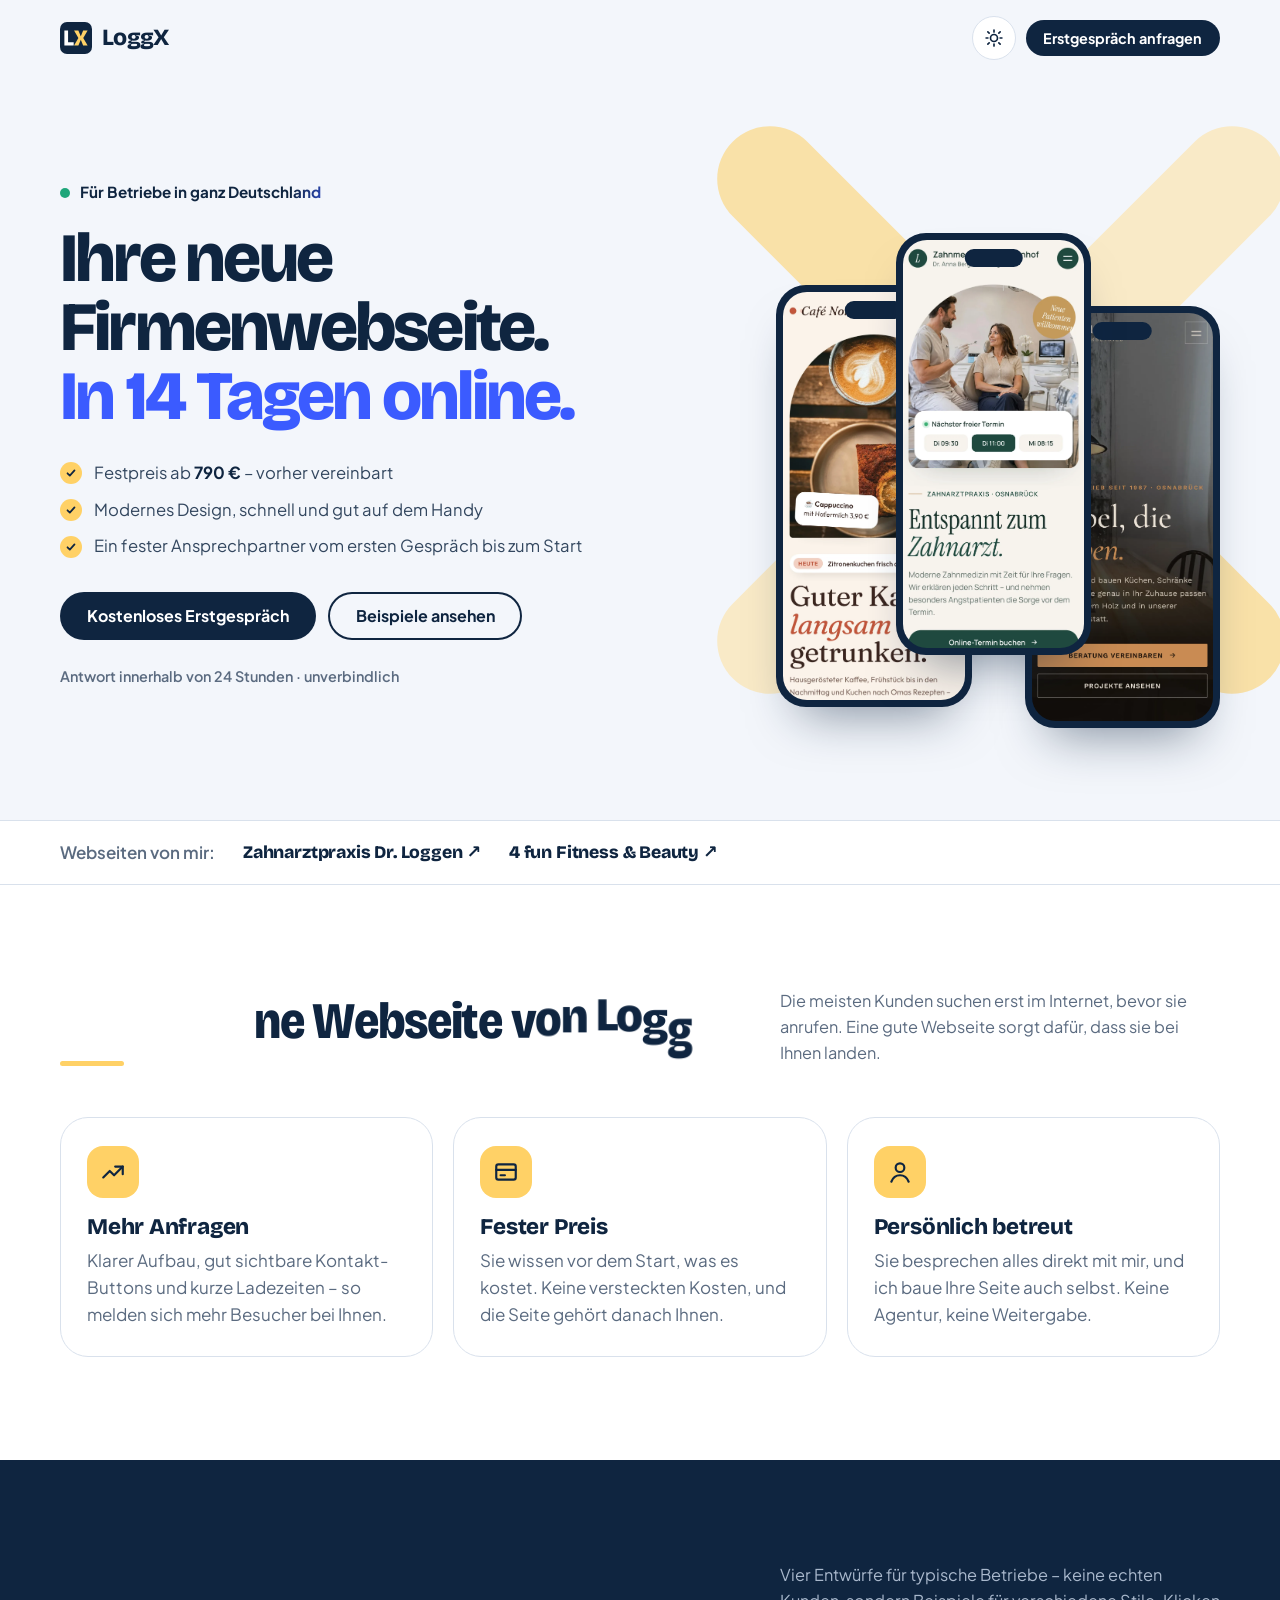
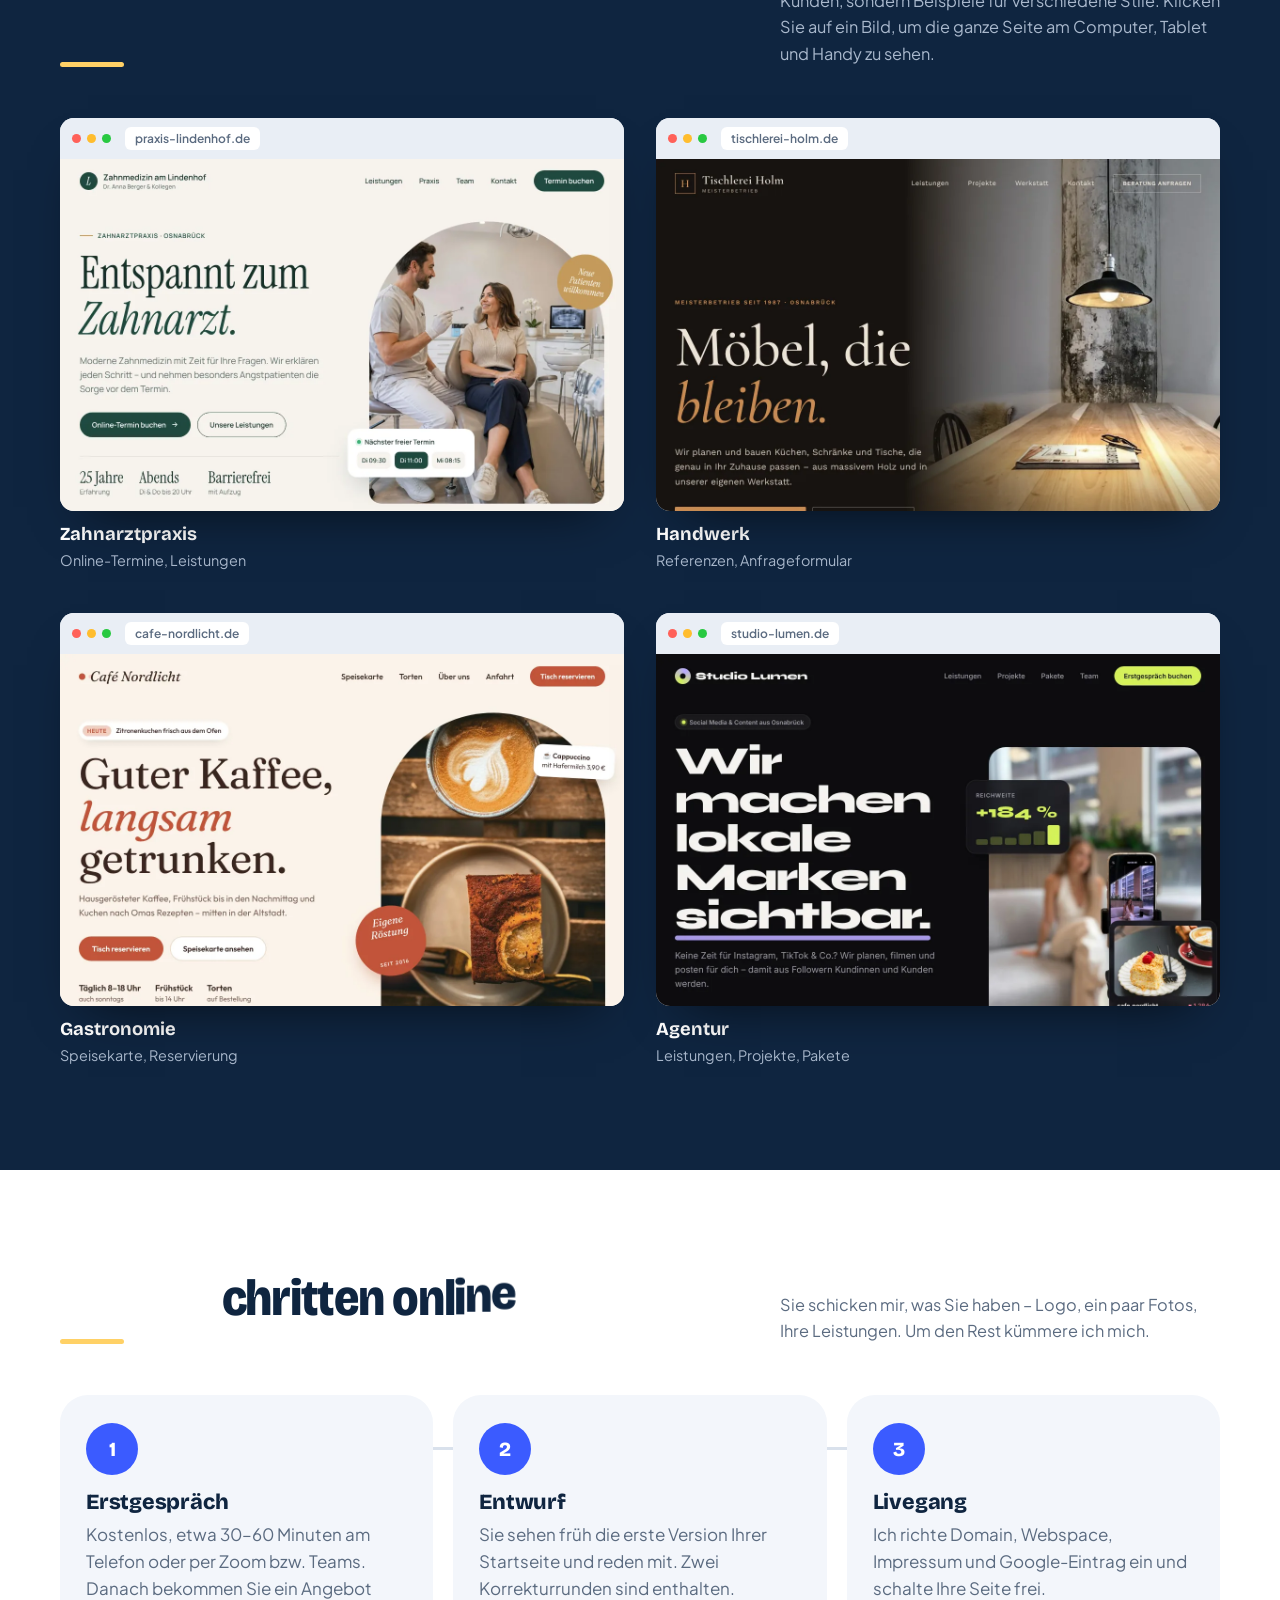
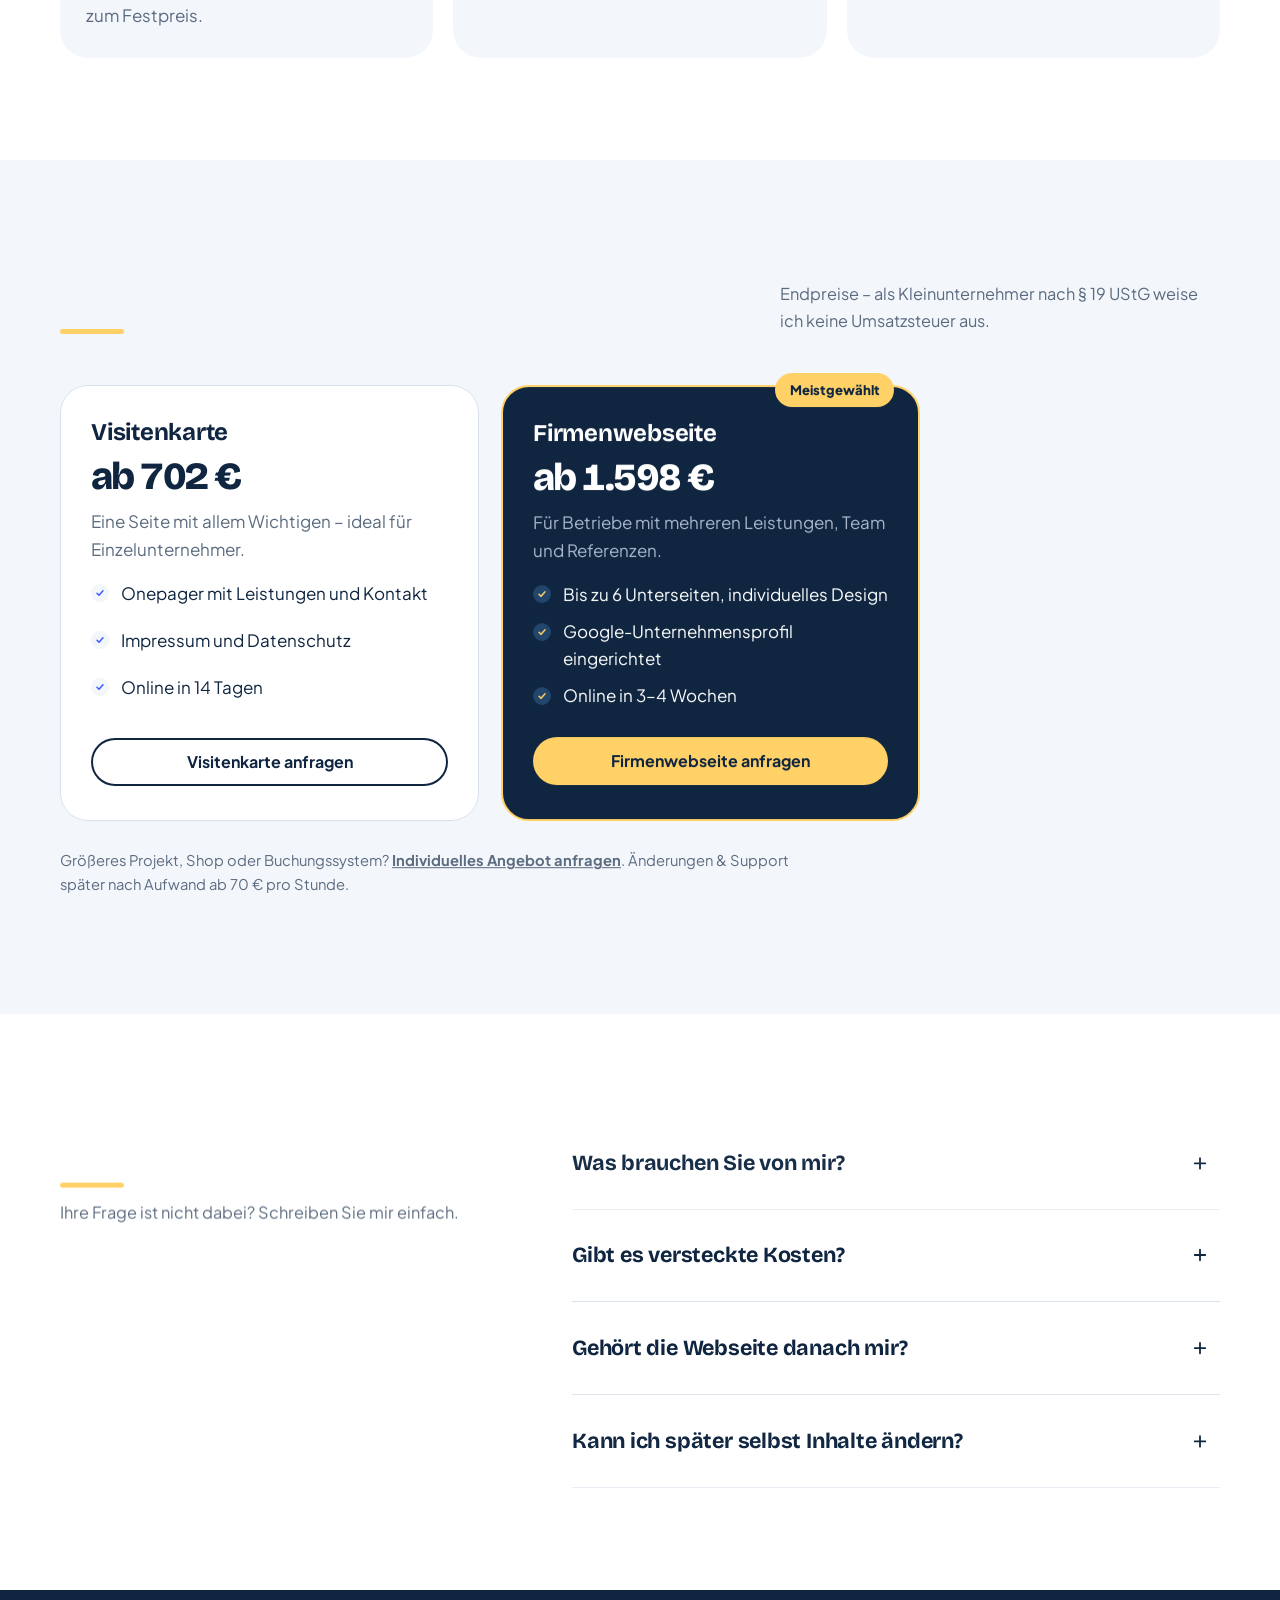
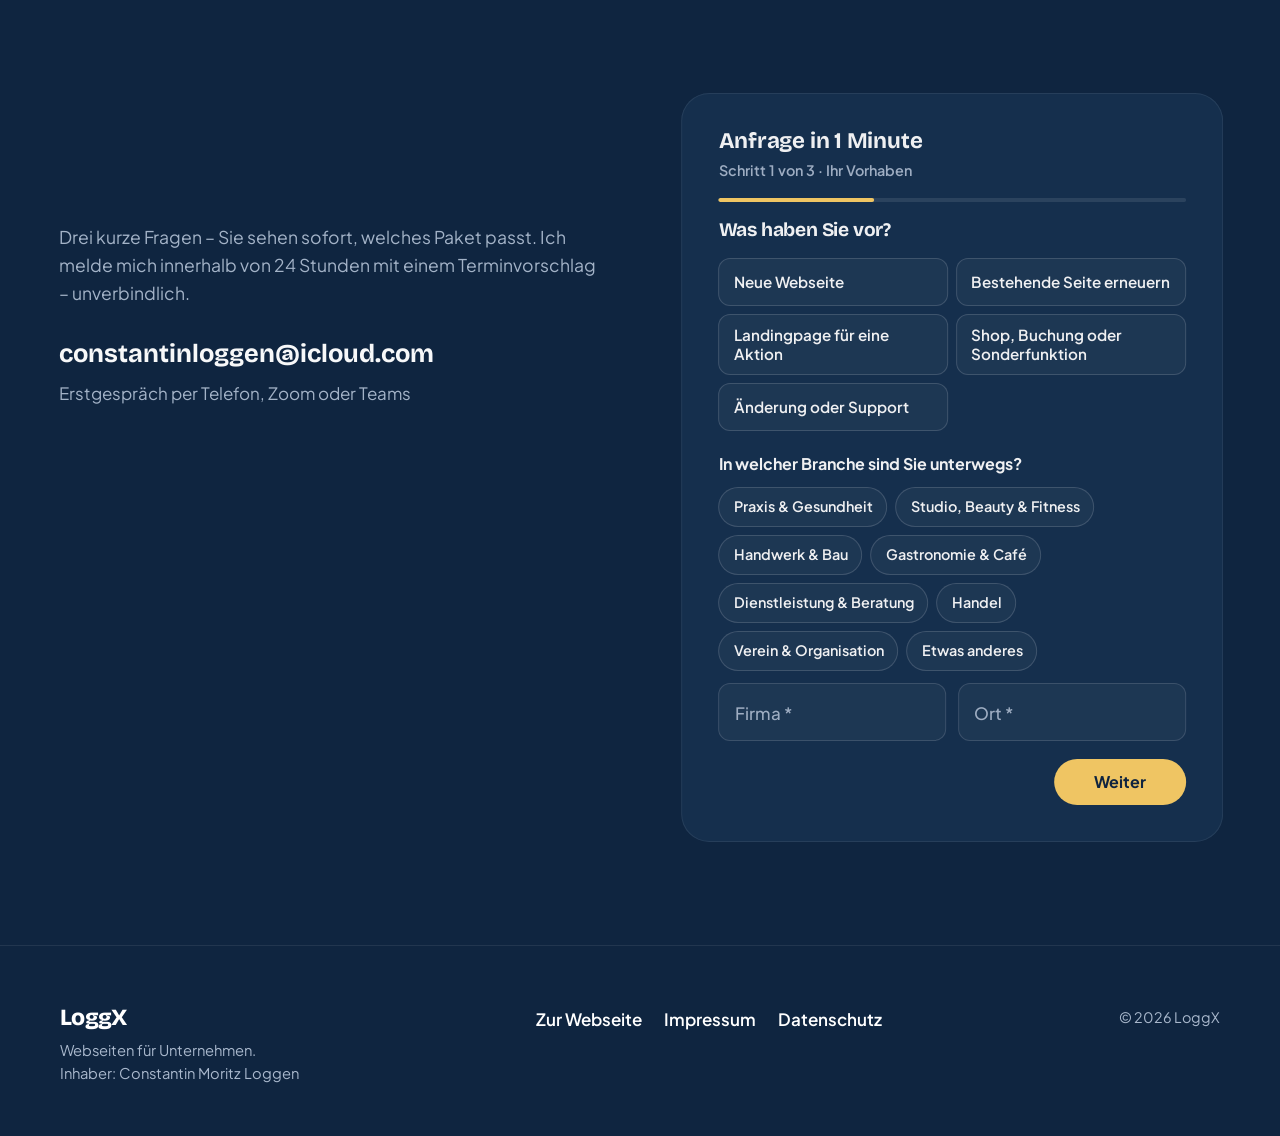
==== commit 9d8993ba: "Ohne Ortsbezug, Änderungen & Support ab 70 €/Std., Pflichtfelder, Zoom/Teams, Formular-Fehler behobe" ====
--- a/angebot/index.html
+++ b/angebot/index.html
@@ -4,11 +4,11 @@
   <meta charset="UTF-8">
   <meta name="viewport" content="width=device-width, initial-scale=1.0">
   <title>Ihre neue Firmenwebseite in 14 Tagen – Festpreis ab 790 € | LoggX</title>
-  <meta name="description" content="Moderne Webseite für Ihren Betrieb – zum Festpreis ab 790 €, in 14 Tagen online, persönlich betreut von LoggX aus Osnabrück. Jetzt kostenloses Erstgespräch anfragen.">
+  <meta name="description" content="Moderne Webseite für Ihren Betrieb – zum Festpreis ab 790 €, in 14 Tagen online, persönlich betreut von LoggX. Jetzt kostenloses Erstgespräch anfragen.">
   <meta name="robots" content="noindex, follow">
   <meta name="theme-color" content="#0F2540">
   <meta property="og:title" content="Ihre neue Firmenwebseite in 14 Tagen – ab 790 €">
-  <meta property="og:description" content="Festpreis, persönliche Betreuung, mobil optimiert. LoggX aus Osnabrück.">
+  <meta property="og:description" content="Festpreis, persönliche Betreuung, mobil optimiert.">
   <meta property="og:type" content="website">
   <meta property="og:site_name" content="LoggX">
   <meta property="og:url" content="https://loggx.de/angebot/">
@@ -70,7 +70,7 @@
       </div>
       <div class="container hero-layout">
         <div class="hero-copy">
-          <p class="hero-kicker" data-hero-in><span class="shiny-text" data-cms="kicker_angebot">Für Betriebe aus Osnabrück und Umgebung</span></p>
+          <p class="hero-kicker" data-hero-in><span class="shiny-text" data-cms="kicker_angebot">Für Betriebe in ganz Deutschland</span></p>
           <h1 class="hero-title" aria-label="Ihre neue Firmenwebseite – schnell online.">
             <span class="line" aria-hidden="true"><span class="line-in">Ihre neue</span></span>
             <span class="line" aria-hidden="true"><span class="line-in">Firmenwebseite.</span></span>
@@ -167,9 +167,9 @@
           <p>Sie schicken mir, was Sie haben – Logo, ein paar Fotos, Ihre Leistungen. Um den Rest kümmere ich mich.</p>
         </div>
         <ol class="lp-steps">
-          <li class="reveal"><span class="step-num">1</span><h3>Erstgespräch</h3><p>Kostenlos, etwa 30–60 Minuten am Telefon oder per Video. Danach bekommen Sie ein Angebot zum Festpreis.</p></li>
+          <li class="reveal"><span class="step-num">1</span><h3>Erstgespräch</h3><p>Kostenlos, etwa 30–60 Minuten am Telefon oder per Zoom bzw. Teams. Danach bekommen Sie ein Angebot zum Festpreis.</p></li>
           <li class="reveal"><span class="step-num">2</span><h3>Entwurf</h3><p>Sie sehen früh die erste Version Ihrer Startseite und reden mit. Zwei Korrekturrunden sind enthalten.</p></li>
-          <li class="reveal"><span class="step-num">3</span><h3>Livegang</h3><p>Ich richte Domain, Hosting, Impressum und Google-Eintrag ein und schalte Ihre Seite frei.</p></li>
+          <li class="reveal"><span class="step-num">3</span><h3>Livegang</h3><p>Ich richte Domain, Webspace, Impressum und Google-Eintrag ein und schalte Ihre Seite frei.</p></li>
         </ol>
       </div>
     </section>
@@ -206,7 +206,7 @@
             <a href="#anfrage" class="btn btn-yellow btn-block" data-plan="Firmenwebseite"><span>Firmenwebseite anfragen</span></a>
           </article>
         </div>
-        <p class="pricing-note reveal">Größeres Projekt, Shop oder Buchungssystem? <a href="#anfrage" data-plan="Individuell">Individuelles Angebot anfragen</a>. Hosting ab <span data-cms="price_hosting">29</span>&nbsp;€ im Monat, Änderungen nach Aufwand (<span data-cms="price_hourly">50</span>&nbsp;€/Std.).</p>
+        <p class="pricing-note reveal">Größeres Projekt, Shop oder Buchungssystem? <a href="#anfrage" data-plan="Individuell">Individuelles Angebot anfragen</a>. Änderungen &amp; Support später nach Aufwand ab <span data-cms="price_hourly">70</span>&nbsp;€ pro Stunde.</p>
       </div>
     </section>
 
@@ -224,7 +224,7 @@
           </details>
           <details class="faq reveal">
             <summary>Gibt es versteckte Kosten?</summary>
-            <div class="faq-body"><p>Nein. Sie erhalten vorher ein Festpreis-Angebot. Laufende Kosten gibt es nur für Domain und Hosting – und nur, wenn Sie das über mich buchen.</p></div>
+            <div class="faq-body"><p>Nein. Sie erhalten vorher ein Festpreis-Angebot. Laufende Kosten haben Sie nur für Domain und Webspace direkt beim Anbieter – meist wenige Euro im Monat. Ein Abo bei mir gibt es nicht.</p></div>
           </details>
           <details class="faq reveal">
             <summary>Gehört die Webseite danach mir?</summary>
@@ -247,7 +247,7 @@
           <address class="contact-details">
             <a href="mailto:constantinloggen@icloud.com" data-cms-href="mailto"><span data-cms="email">constantinloggen@icloud.com</span></a>
             <a href="tel:+490000000000" data-cms-href="tel"><span data-cms="phone">+49 (0) 000 000 00 00</span></a>
-            <span>Constantin Moritz Loggen, Osnabrück</span>
+            <span>Erstgespräch per Telefon, Zoom oder Teams</span>
           </address>
         </div>
 
@@ -257,7 +257,7 @@
             <span class="lf-paket" id="lf-paket" hidden></span>
           </div>
           <div class="lf-progress" aria-hidden="true"><i id="lf-bar"></i></div>
-          <span class="lf-prices" hidden><span data-cms="price_visit">790</span><span data-cms="price_firm">1.890</span><span data-cms="price_hosting">29</span><span data-cms="price_hourly">50</span><span data-cms="time_visit">14 Tagen</span><span data-cms="time_firm">3–4 Wochen</span></span>
+          <span class="lf-prices" hidden><span data-cms="price_visit">790</span><span data-cms="price_firm">1.890</span><span data-cms="price_hourly">70</span><span data-cms="time_visit">14 Tagen</span><span data-cms="time_firm">3–4 Wochen</span></span>
 
           <fieldset class="lf-step" data-step="1">
             <legend>Was haben Sie vor?</legend>
@@ -266,8 +266,7 @@
               <label class="opt"><input type="radio" name="projekt" value="relaunch"><span>Bestehende Seite erneuern</span></label>
               <label class="opt"><input type="radio" name="projekt" value="landing"><span>Landingpage für eine Aktion</span></label>
               <label class="opt"><input type="radio" name="projekt" value="shop"><span>Shop, Buchung oder Sonderfunktion</span></label>
-              <label class="opt"><input type="radio" name="projekt" value="aenderung"><span>Änderung an meiner Seite</span></label>
-              <label class="opt"><input type="radio" name="projekt" value="hosting"><span>Hosting &amp; Technik</span></label>
+              <label class="opt"><input type="radio" name="projekt" value="aenderung"><span>Änderung oder Support</span></label>
             </div>
             <p class="q">In welcher Branche sind Sie unterwegs?</p>
             <div class="opts opts-sm">
@@ -282,11 +281,11 @@
             </div>
             <div class="field" data-if="branche=andere" hidden><input id="lf-bt" name="branche_text" placeholder=" " maxlength="80"><label for="lf-bt">Welche Branche?</label></div>
             <div class="fields2">
-              <div class="field"><input id="lf-firma" name="firma" autocomplete="organization" placeholder=" " maxlength="160"><label for="lf-firma">Firma (optional)</label></div>
-              <div class="field"><input id="lf-ort" name="ort" autocomplete="address-level2" placeholder=" " maxlength="80"><label for="lf-ort">Ort (optional)</label></div>
-            </div>
-            <div class="field" data-if="projekt=relaunch|aenderung|hosting" hidden><input id="lf-web" name="webseite" inputmode="url" autocapitalize="off" autocorrect="off" spellcheck="false" placeholder=" " maxlength="200"><label for="lf-web">Ihre jetzige Webseite (optional)</label></div>
-            <p class="lf-error" data-err="1" role="alert" hidden>Bitte wählen Sie kurz aus, was Sie vorhaben.</p>
+              <div class="field"><input id="lf-firma" name="firma" autocomplete="organization" placeholder=" " required maxlength="160"><label for="lf-firma">Firma *</label></div>
+              <div class="field"><input id="lf-ort" name="ort" autocomplete="address-level2" placeholder=" " required maxlength="80"><label for="lf-ort">Ort *</label></div>
+            </div>
+            <div class="field" data-if="projekt=relaunch|aenderung" hidden><input id="lf-web" name="webseite" inputmode="url" autocapitalize="off" autocorrect="off" spellcheck="false" placeholder=" " maxlength="200"><label for="lf-web">Ihre jetzige Webseite (optional)</label></div>
+            <p class="lf-error" data-err="1" role="alert" hidden></p>
             <div class="lf-nav"><span></span><button type="button" class="btn btn-yellow" data-next><span>Weiter</span></button></div>
           </fieldset>
 
@@ -308,7 +307,6 @@
               <label class="opt"><input type="checkbox" name="extras" value="termin"><span>Online-Terminbuchung</span></label>
               <label class="opt"><input type="checkbox" name="extras" value="shop"><span>Onlineshop</span></label>
               <label class="opt"><input type="checkbox" name="extras" value="sprachen"><span>Mehrsprachig</span></label>
-              <label class="opt"><input type="checkbox" name="extras" value="hosting"><span>Hosting danach</span></label>
             </div>
             </div>
             <p class="q" id="lf-q-start">Wann soll es losgehen?</p>
@@ -335,12 +333,13 @@
               <div class="field"><input id="lf-name" name="name" autocomplete="name" placeholder=" " required maxlength="120"><label for="lf-name">Ihr Name *</label></div>
               <div class="field"><input id="lf-mail" name="email" type="email" inputmode="email" autocomplete="email" autocapitalize="off" placeholder=" " required maxlength="200"><label for="lf-mail">E-Mail-Adresse *</label></div>
             </div>
-            <div class="field"><input id="lf-tel" name="telefon" type="tel" inputmode="tel" autocomplete="tel" placeholder=" " maxlength="40"><label for="lf-tel">Telefon (optional, für einen Rückruf)</label></div>
-            <p class="q">Am liebsten per</p>
+            <div class="field"><input id="lf-tel" name="telefon" type="tel" inputmode="tel" autocomplete="tel" placeholder=" " required maxlength="40"><label for="lf-tel">Telefon *</label></div>
+            <p class="q">Erstgespräch am liebsten per</p>
             <div class="opts opts-sm">
               <label class="opt"><input type="radio" name="kontakt" value="mail" checked><span>E-Mail</span></label>
               <label class="opt"><input type="radio" name="kontakt" value="phone"><span>Telefon</span></label>
               <label class="opt"><input type="radio" name="kontakt" value="whatsapp"><span>WhatsApp</span></label>
+              <label class="opt"><input type="radio" name="kontakt" value="video"><span>Zoom / Teams</span></label>
             </div>
             <div class="field"><textarea id="lf-msg" name="nachricht" rows="3" placeholder=" " maxlength="4000"></textarea><label for="lf-msg">Noch etwas, das ich wissen sollte? (optional)</label></div>
             <label class="consent"><input type="checkbox" name="consent" value="1" required><span>Ich bin einverstanden, dass meine Angaben zur Bearbeitung der Anfrage gespeichert werden. Mehr in der <a href="../datenschutz" target="_blank" rel="noopener">Datenschutzerklärung</a>.</span></label>
@@ -369,7 +368,7 @@
     <div class="container footer-inner">
       <div class="footer-brand">
         <span class="brand-name">LoggX</span>
-        <p>Webseiten für Unternehmen.<br>Inhaber: Constantin Moritz Loggen<br><span data-cms="street">Zum Himmelreich 5</span>, <span data-cms="city">49082 Osnabrück</span></p>
+        <p>Webseiten für Unternehmen.<br>Inhaber: Constantin Moritz Loggen</p>
       </div>
       <nav class="footer-nav" aria-label="Rechtliches">
         <a href="../">Zur Webseite</a>
--- a/css/style.css
+++ b/css/style.css
@@ -387,7 +387,14 @@
 .care-card .btn-ghost:hover { color: var(--ink); }
 .care-badge { position: absolute; top: -13px; right: 18px; padding: .3rem .8rem; border-radius: 999px; background: var(--sun); color: var(--ink); font-weight: 800; font-size: .78rem; }
 .care-note { grid-column: 1 / -1; margin: 0; padding-top: 18px; border-top: 1px solid rgba(255,255,255,.12); color: var(--muted-ink); font-size: .9rem; }
-@media (max-width: 900px) { .care { grid-template-columns: 1fr; } }
+.care-slim { grid-template-columns: 1fr 1fr; }
+.care-box { display: grid; gap: 4px; justify-items: start; padding: 26px 26px 28px; border-radius: 20px; background: rgba(255,209,102,.08); border: 2px solid var(--sun); color: var(--white); }
+.care-box .care-price { margin-bottom: .6rem; }
+.care-list { list-style: none; padding: 0; margin: 0 0 20px; display: grid; gap: 8px; font-size: .95rem; }
+.care-list li { position: relative; padding-left: 24px; }
+.care-list li::before { content: ""; position: absolute; left: 0; top: .45em; width: 12px; height: 7px; border-left: 2.5px solid var(--sun); border-bottom: 2.5px solid var(--sun); transform: rotate(-45deg); }
+@media (max-width: 900px) { .care, .care-slim { grid-template-columns: 1fr; } }
+@media (max-width: 560px) { .care-box { padding: 22px 20px; } .care-box .btn { width: 100%; } }
 @media (max-width: 560px) { .care-options { grid-template-columns: 1fr; } .care-card-plus { margin-top: 10px; } }
 
 /* Paket-Berater */
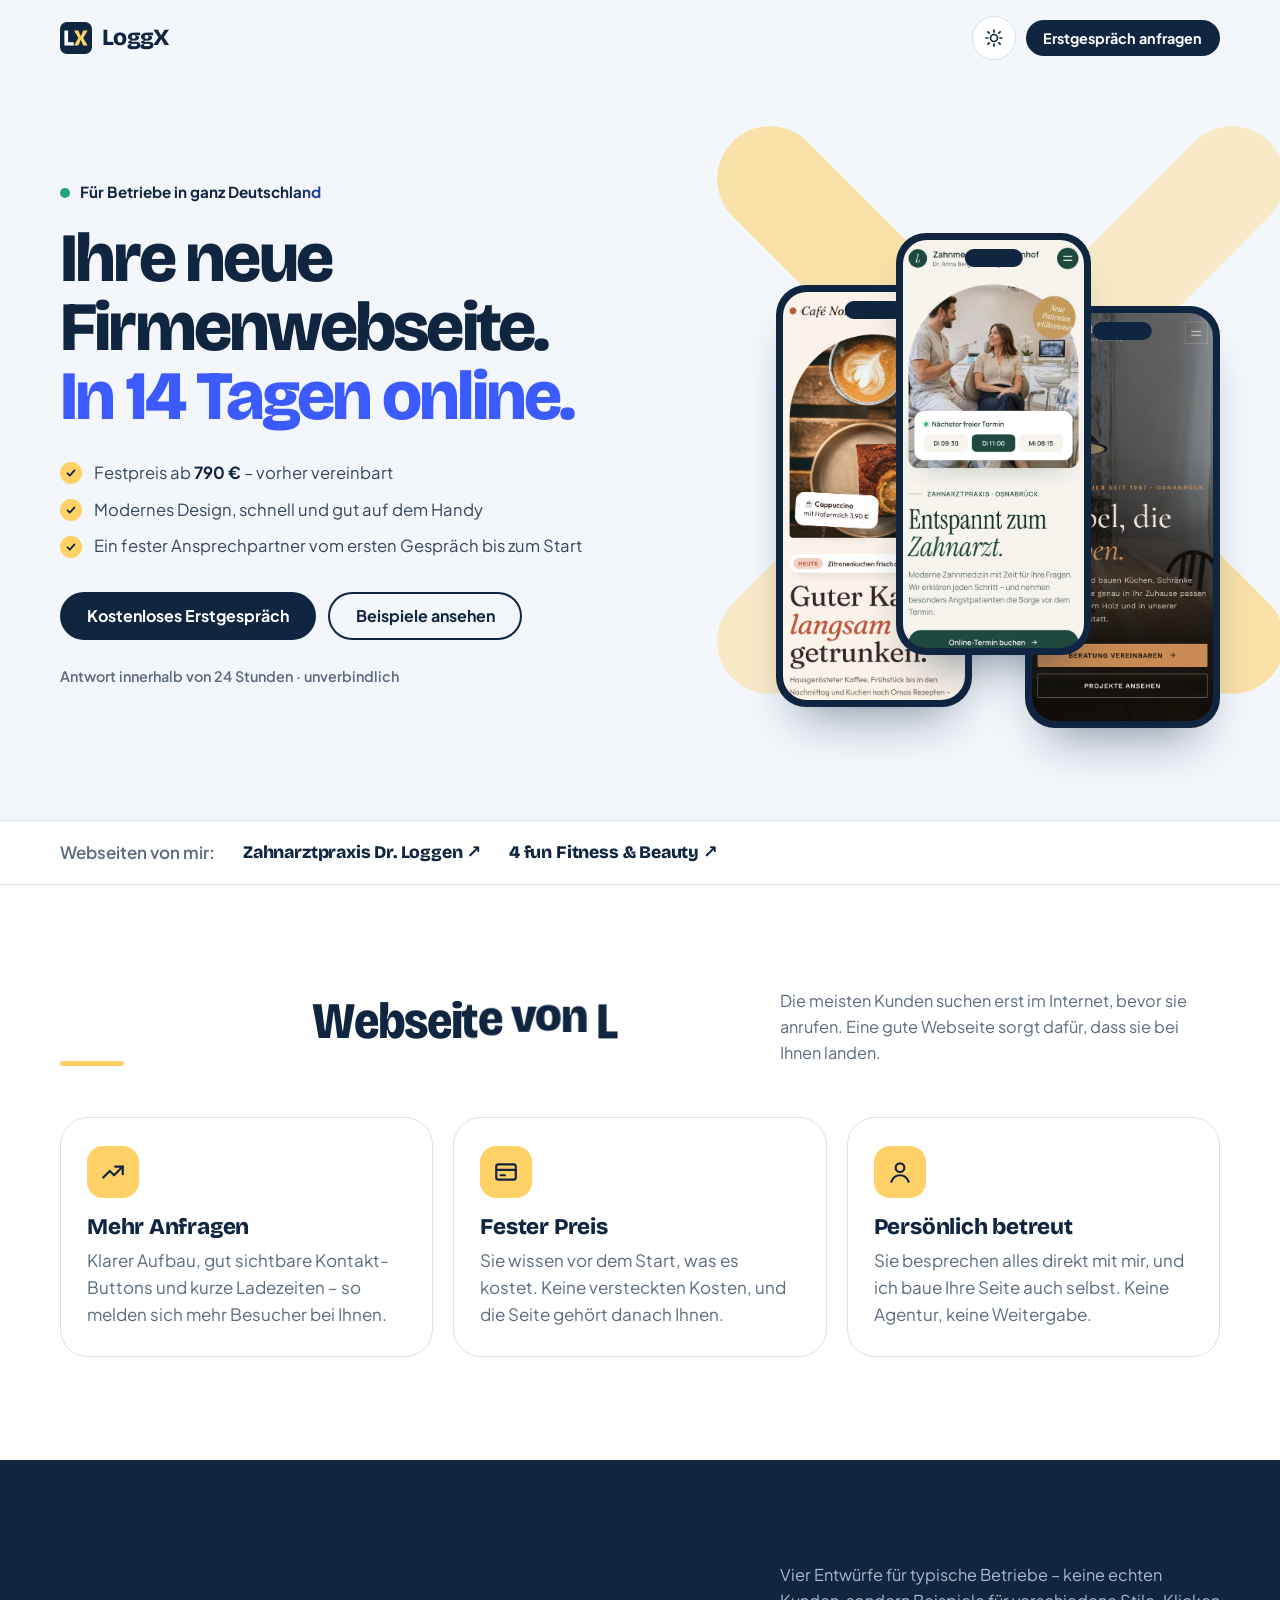
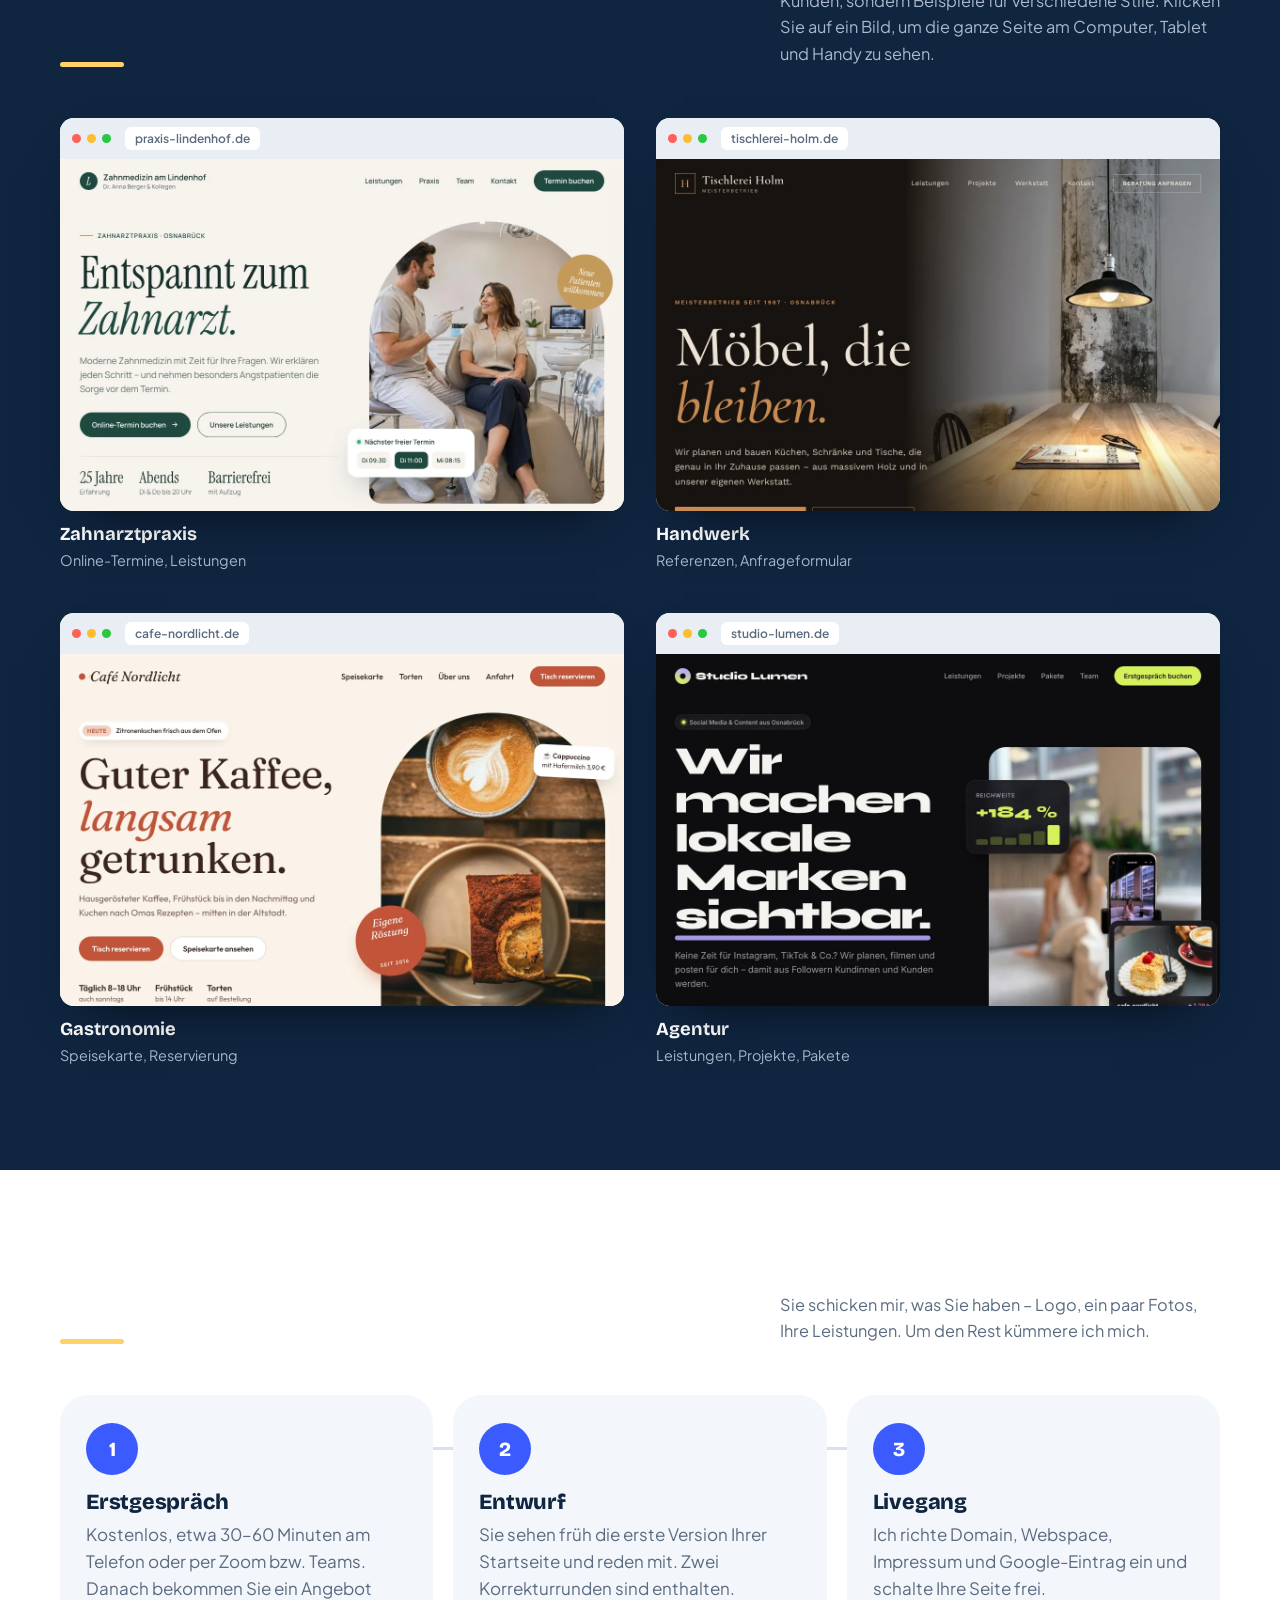
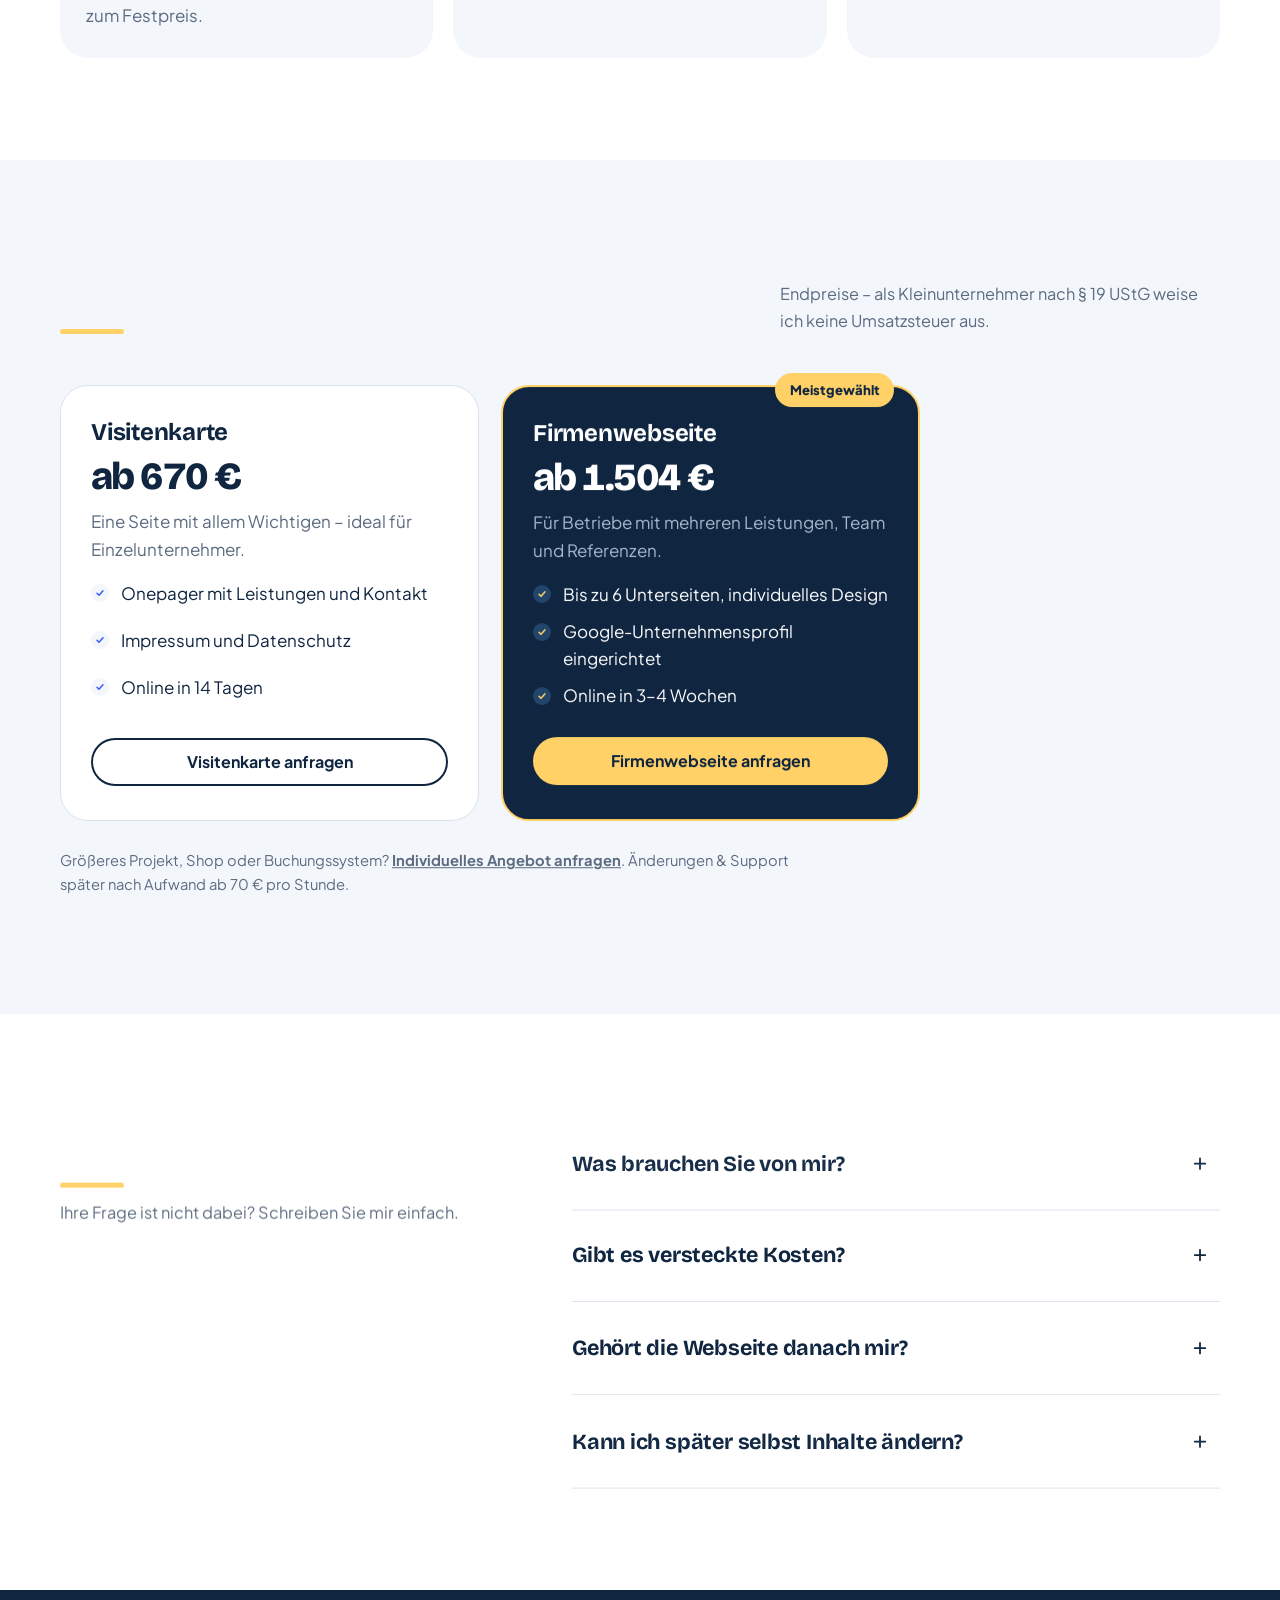
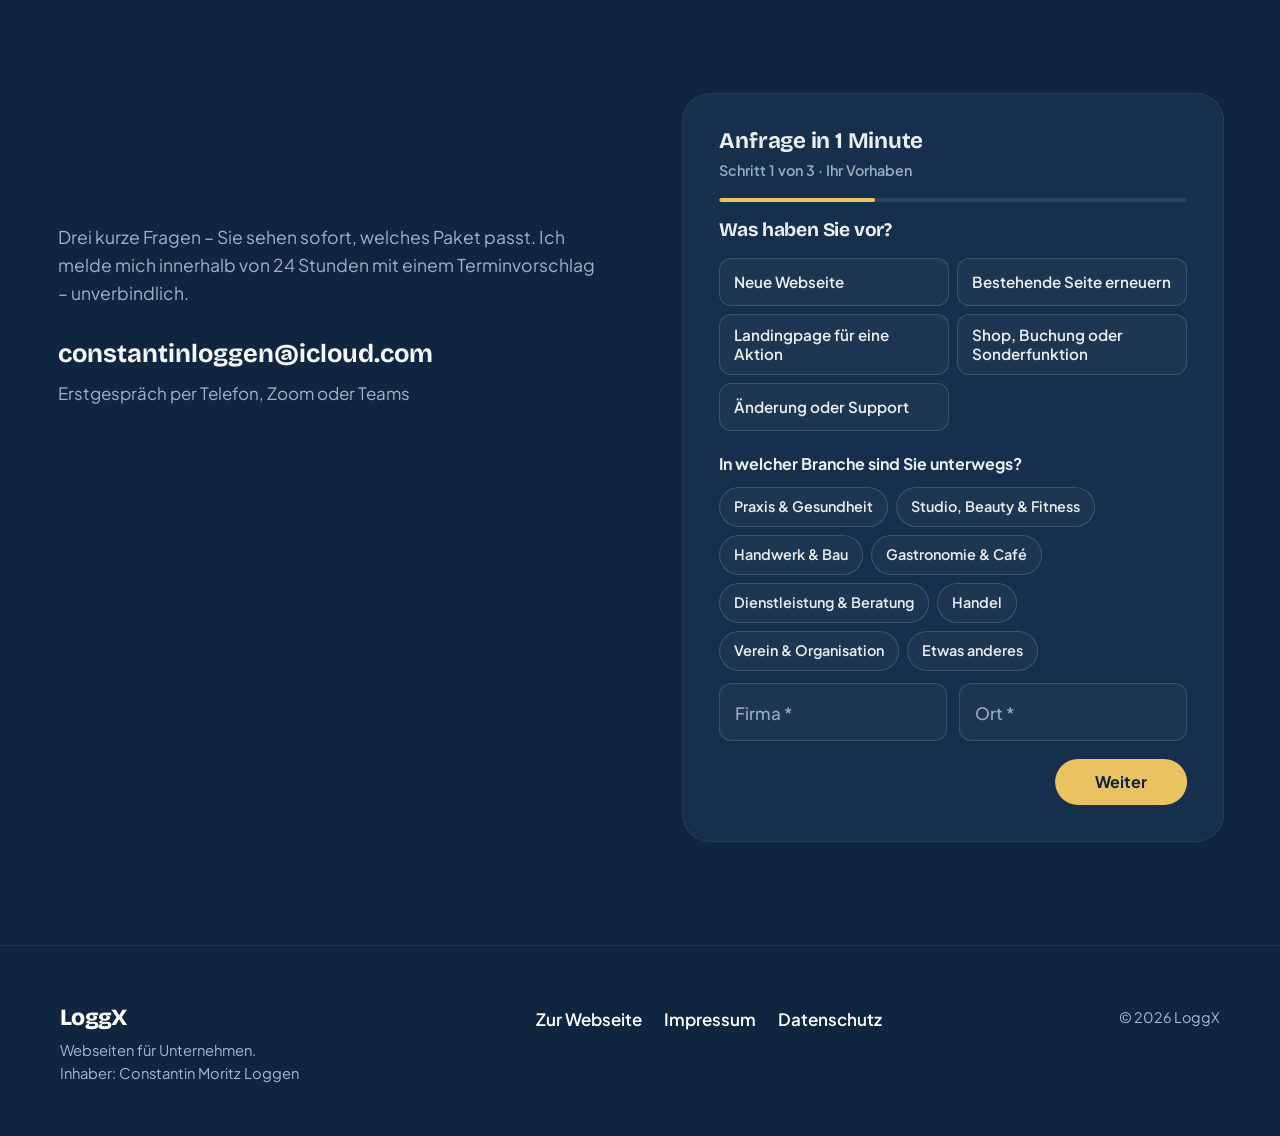
==== commit 543eb468: "Bing-Hinweise: kürzere Meta-Beschreibung, Alternativtexte für Handy-Mockups Co-Authored-By: Claude O" ====
--- a/angebot/index.html
+++ b/angebot/index.html
@@ -88,9 +88,9 @@
           <p class="lp-note" data-hero-in>Antwort innerhalb von <span data-cms="response_hours">24</span> Stunden · unverbindlich</p>
         </div>
         <div class="hero-stage" aria-hidden="true">
-          <div class="phone phone-1"><img src="../img/work/cafe-m.webp" alt="" width="390" height="844"></div>
-          <div class="phone phone-2"><img src="../img/work/dental-m.webp" alt="" width="390" height="844"></div>
-          <div class="phone phone-3"><img src="../img/work/wood-m.webp" alt="" width="390" height="844"></div>
+          <div class="phone phone-1"><img src="../img/work/cafe-m.webp" alt="Designbeispiel Café in der Handy-Ansicht" width="390" height="844"></div>
+          <div class="phone phone-2"><img src="../img/work/dental-m.webp" alt="Designbeispiel Zahnarztpraxis in der Handy-Ansicht" width="390" height="844"></div>
+          <div class="phone phone-3"><img src="../img/work/wood-m.webp" alt="Designbeispiel Tischlerei in der Handy-Ansicht" width="390" height="844"></div>
         </div>
       </div>
     </section>
--- a/css/style.css
+++ b/css/style.css
@@ -557,16 +557,6 @@
 .preview-note { margin: 0; padding: 10px 18px; font-size: .85rem; color: var(--text-muted); border-top: 1px solid var(--border); }
 body.preview-open { overflow: hidden; }
 
-/* ---------- Cookie ---------- */
-.cookie[hidden] { display: none; }
-.cookie { position: fixed; left: 20px; bottom: 20px; z-index: 600; width: min(400px, calc(100% - 40px)); animation: panelIn .6s var(--ease); }
-.cookie-box { padding: 22px; background: var(--surface); border-radius: 20px; box-shadow: 0 30px 70px -20px var(--shadow); border: 1px solid var(--border); }
-.cookie-text p { font-size: .9rem; color: var(--text-muted); margin: 6px 0 14px; }
-.cookie-options { display: grid; gap: 10px; margin-bottom: 14px; }
-.cookie-option { display: flex; gap: 10px; align-items: start; font-size: .9rem; }
-.cookie-option small { display: block; color: var(--text-muted); }
-.cookie-actions { display: flex; flex-wrap: wrap; gap: 8px; }
-
 /* ---------- Mobile-Leiste ---------- */
 .mobile-bar { display: none; }
 
@@ -669,7 +659,6 @@
   .mobile-bar svg { width: 21px; height: 21px; fill: none; stroke: currentColor; stroke-width: 1.8; stroke-linejoin: round; stroke-linecap: round; }
   .mobile-bar a.is-active { color: var(--white); background: rgba(255,255,255,.08); }
   .mobile-bar .mobile-bar-cta { background: var(--sun); color: var(--ink); }
-  .cookie { left: 10px; right: 10px; bottom: 90px; width: auto; }
   .hero-stage { height: 320px; }
   .shots { display: flex; overflow-x: auto; scroll-snap-type: x mandatory; gap: 16px; margin: 0 calc(var(--gutter) * -1); padding: 0 var(--gutter) 10px; scrollbar-width: none; }
   .shots::-webkit-scrollbar { display: none; }
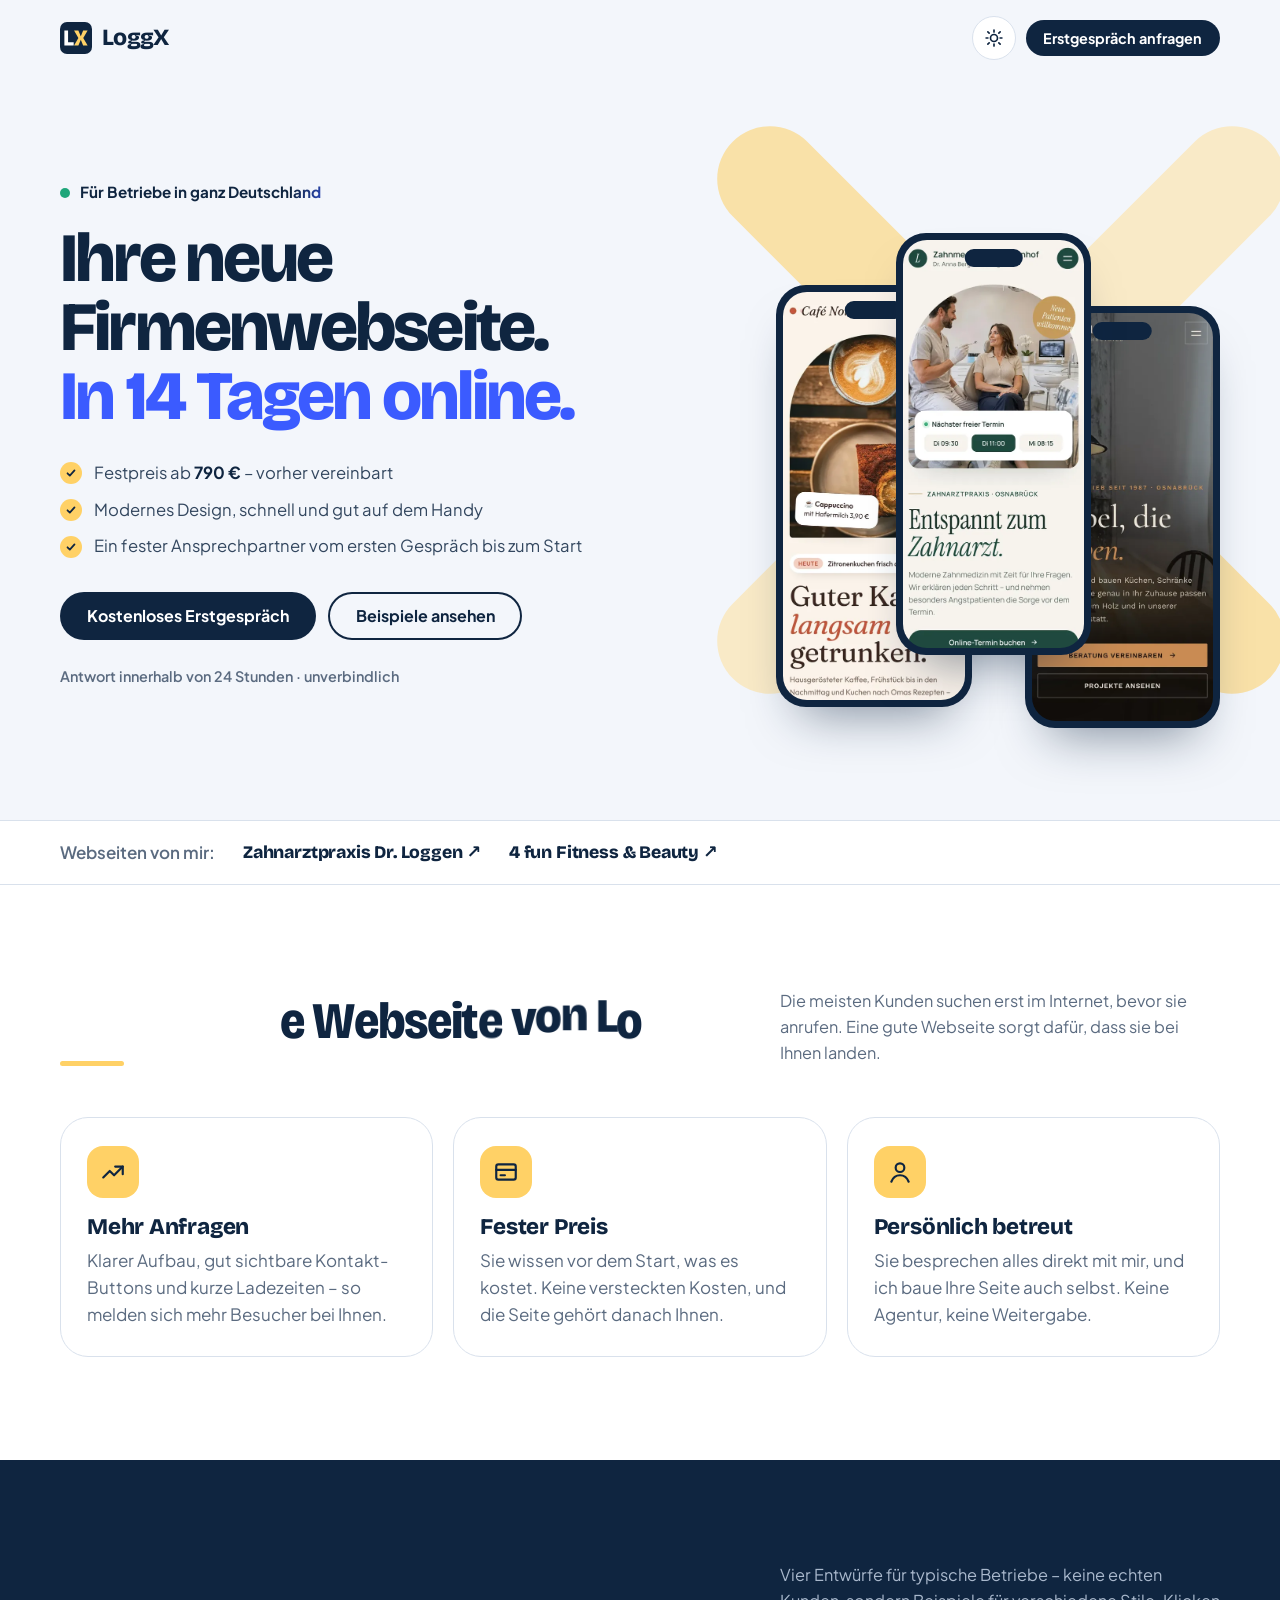
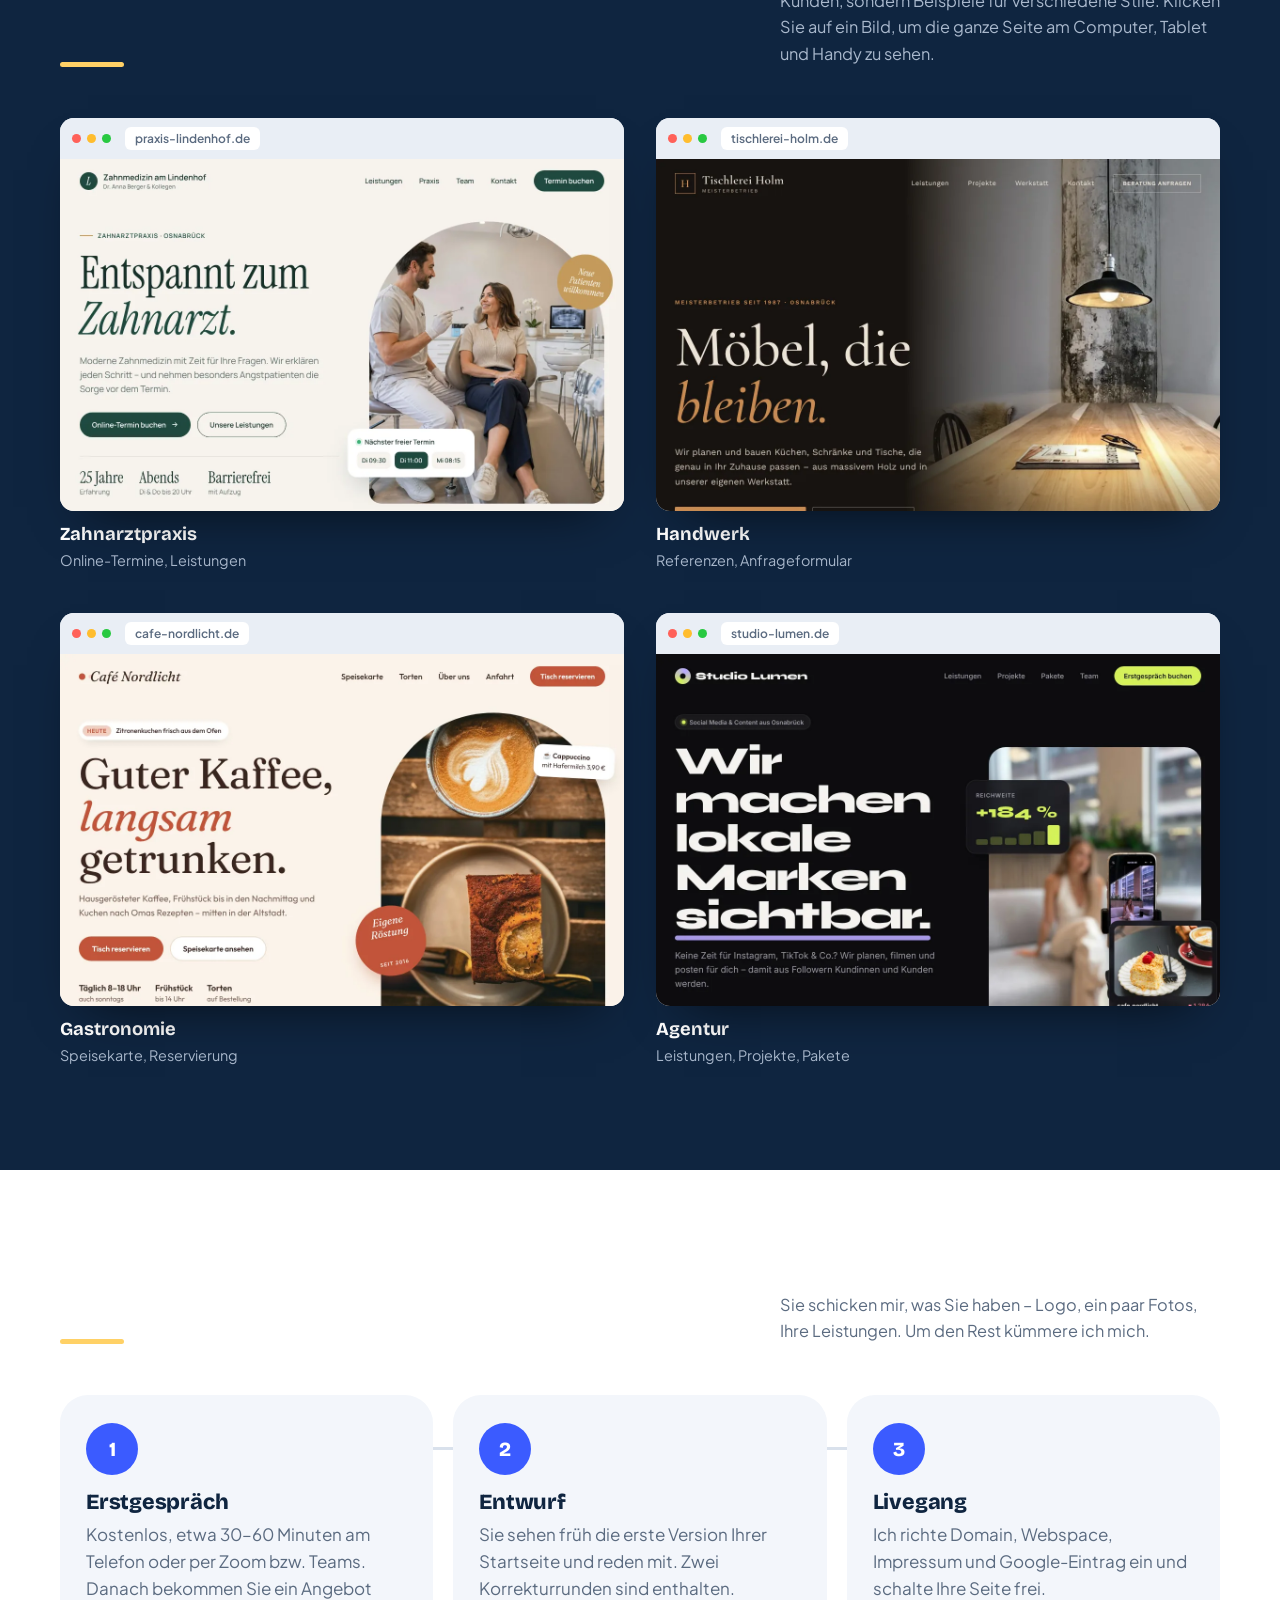
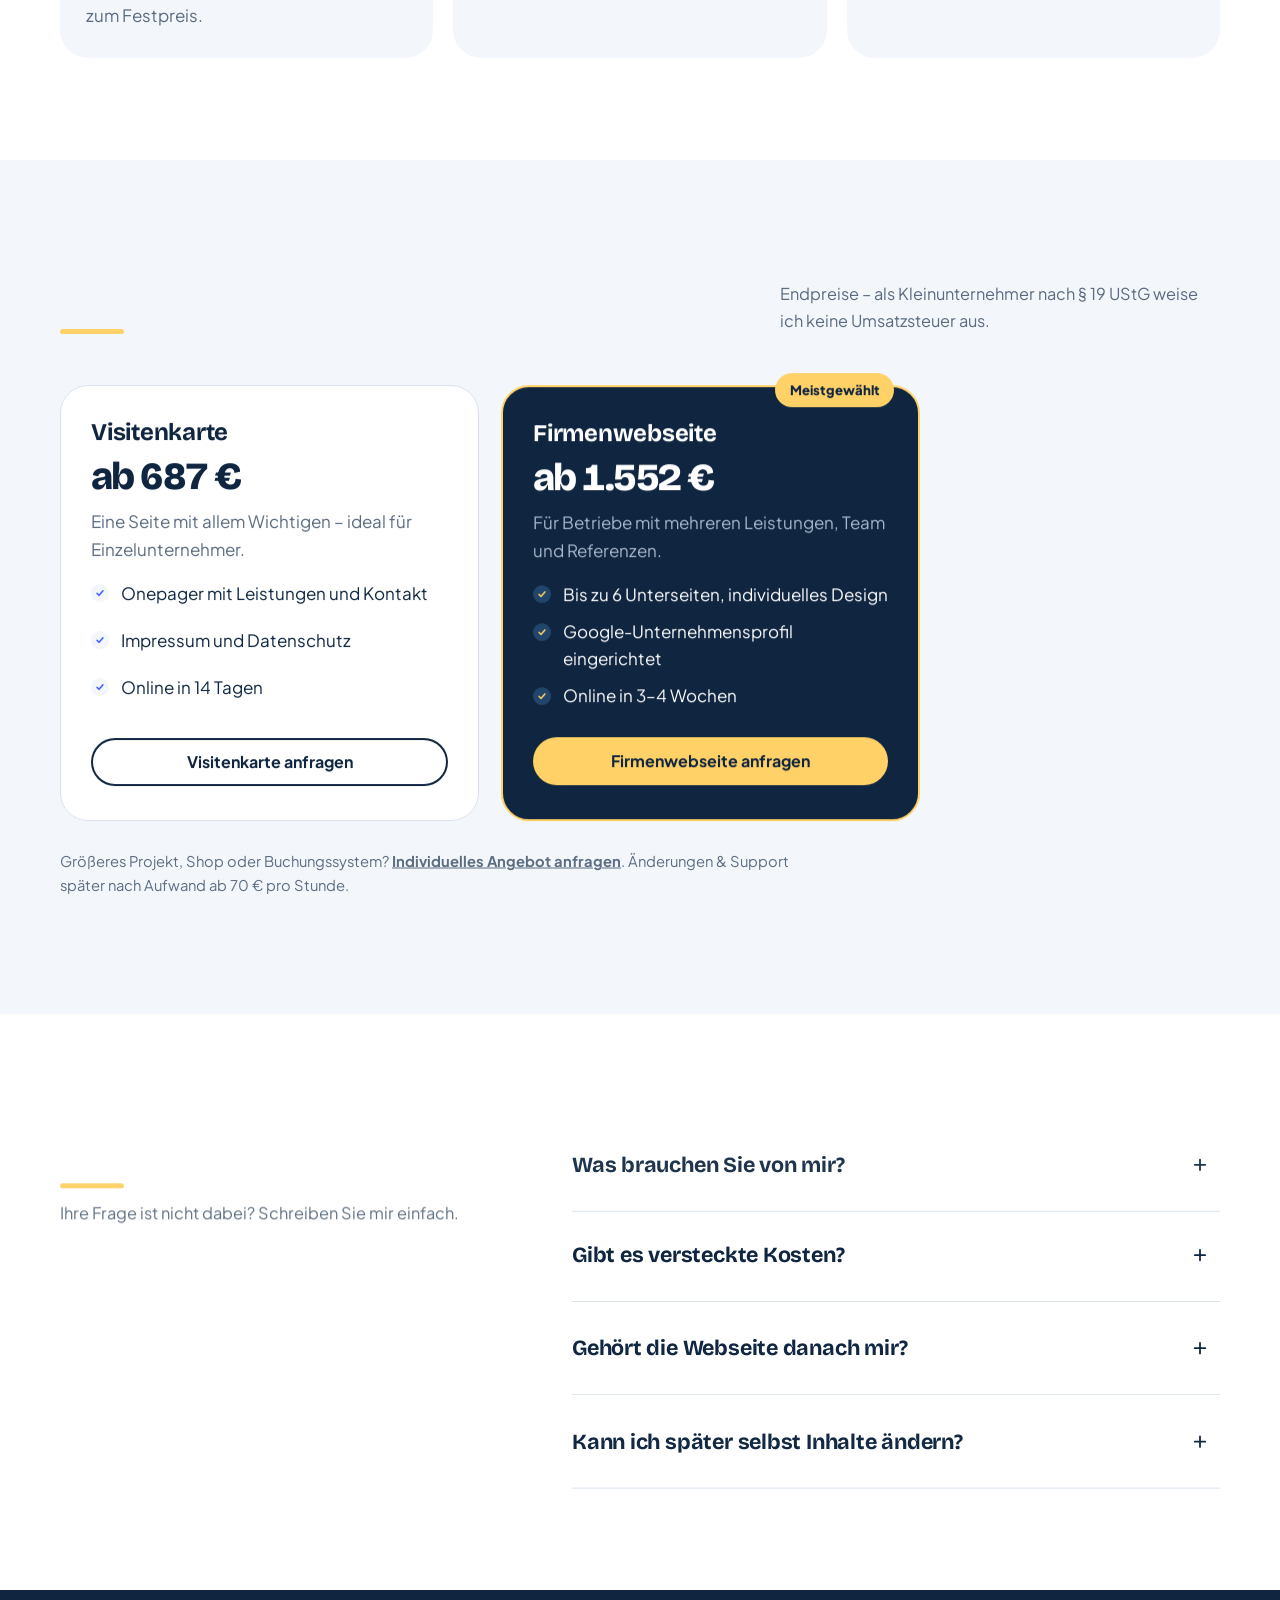
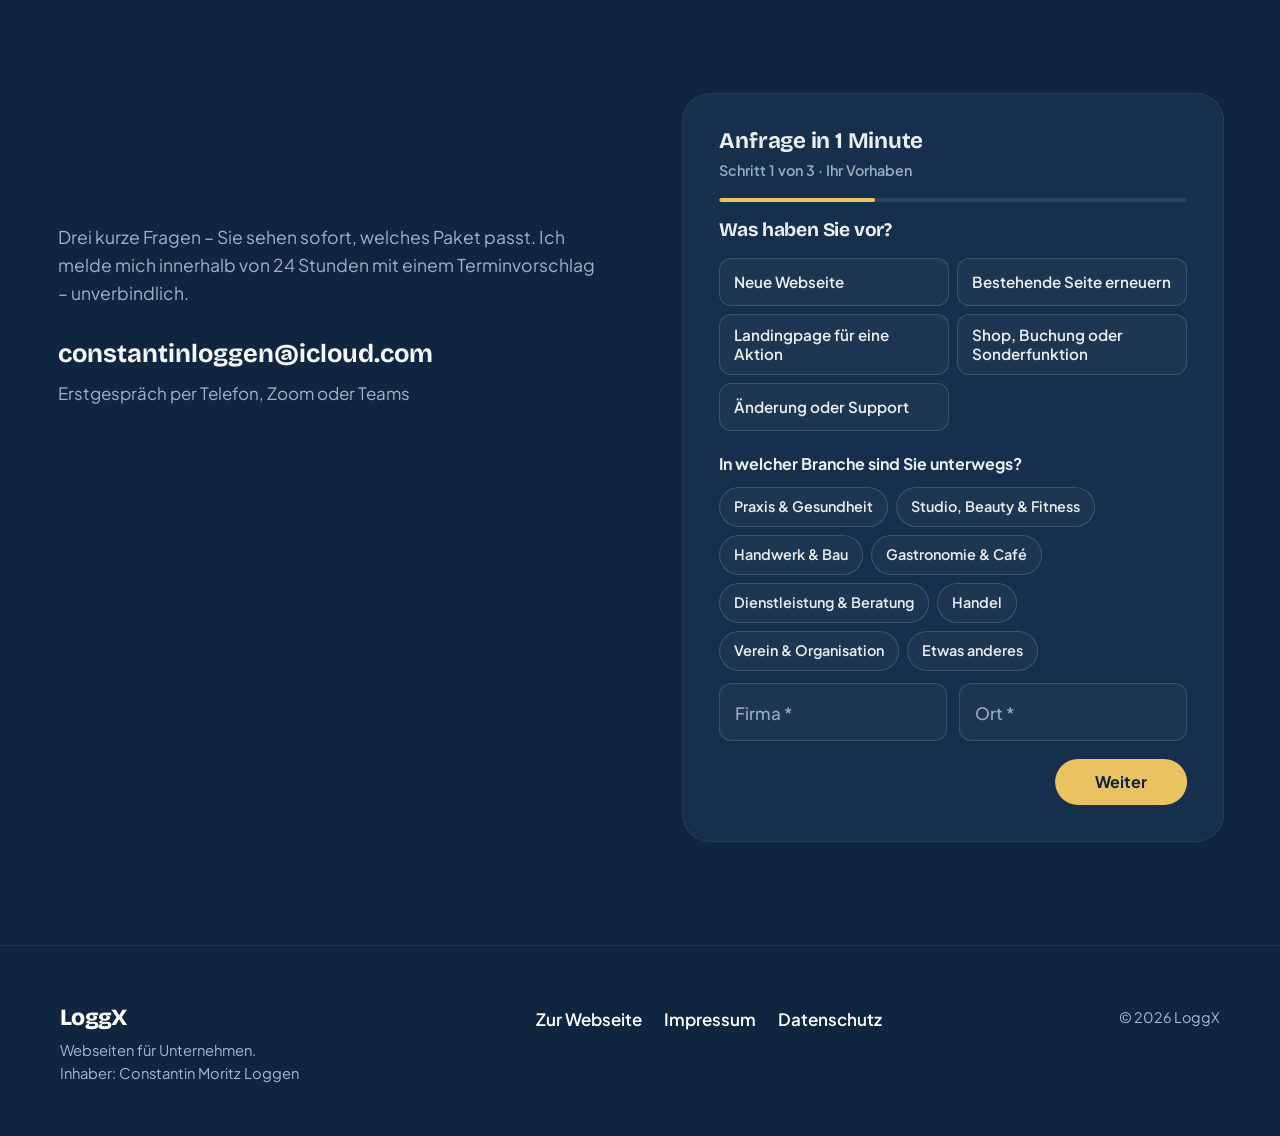
==== commit 9c34b1cd: "Schneller am Handy: kleinere Hero-Bilder, Komprimierung, Browser-Cache - Hero-Handys mit eigenen 480" ====
--- a/angebot/index.html
+++ b/angebot/index.html
@@ -88,9 +88,9 @@
           <p class="lp-note" data-hero-in>Antwort innerhalb von <span data-cms="response_hours">24</span> Stunden · unverbindlich</p>
         </div>
         <div class="hero-stage" aria-hidden="true">
-          <div class="phone phone-1"><img src="../img/work/cafe-m.webp" alt="Designbeispiel Café in der Handy-Ansicht" width="390" height="844"></div>
-          <div class="phone phone-2"><img src="../img/work/dental-m.webp" alt="Designbeispiel Zahnarztpraxis in der Handy-Ansicht" width="390" height="844"></div>
-          <div class="phone phone-3"><img src="../img/work/wood-m.webp" alt="Designbeispiel Tischlerei in der Handy-Ansicht" width="390" height="844"></div>
+          <div class="phone phone-1"><img src="../img/work/cafe-h.webp" fetchpriority="high" alt="Designbeispiel Café in der Handy-Ansicht" width="390" height="844"></div>
+          <div class="phone phone-2"><img src="../img/work/dental-h.webp" decoding="async" alt="Designbeispiel Zahnarztpraxis in der Handy-Ansicht" width="390" height="844"></div>
+          <div class="phone phone-3"><img src="../img/work/wood-h.webp" decoding="async" alt="Designbeispiel Tischlerei in der Handy-Ansicht" width="390" height="844"></div>
         </div>
       </div>
     </section>
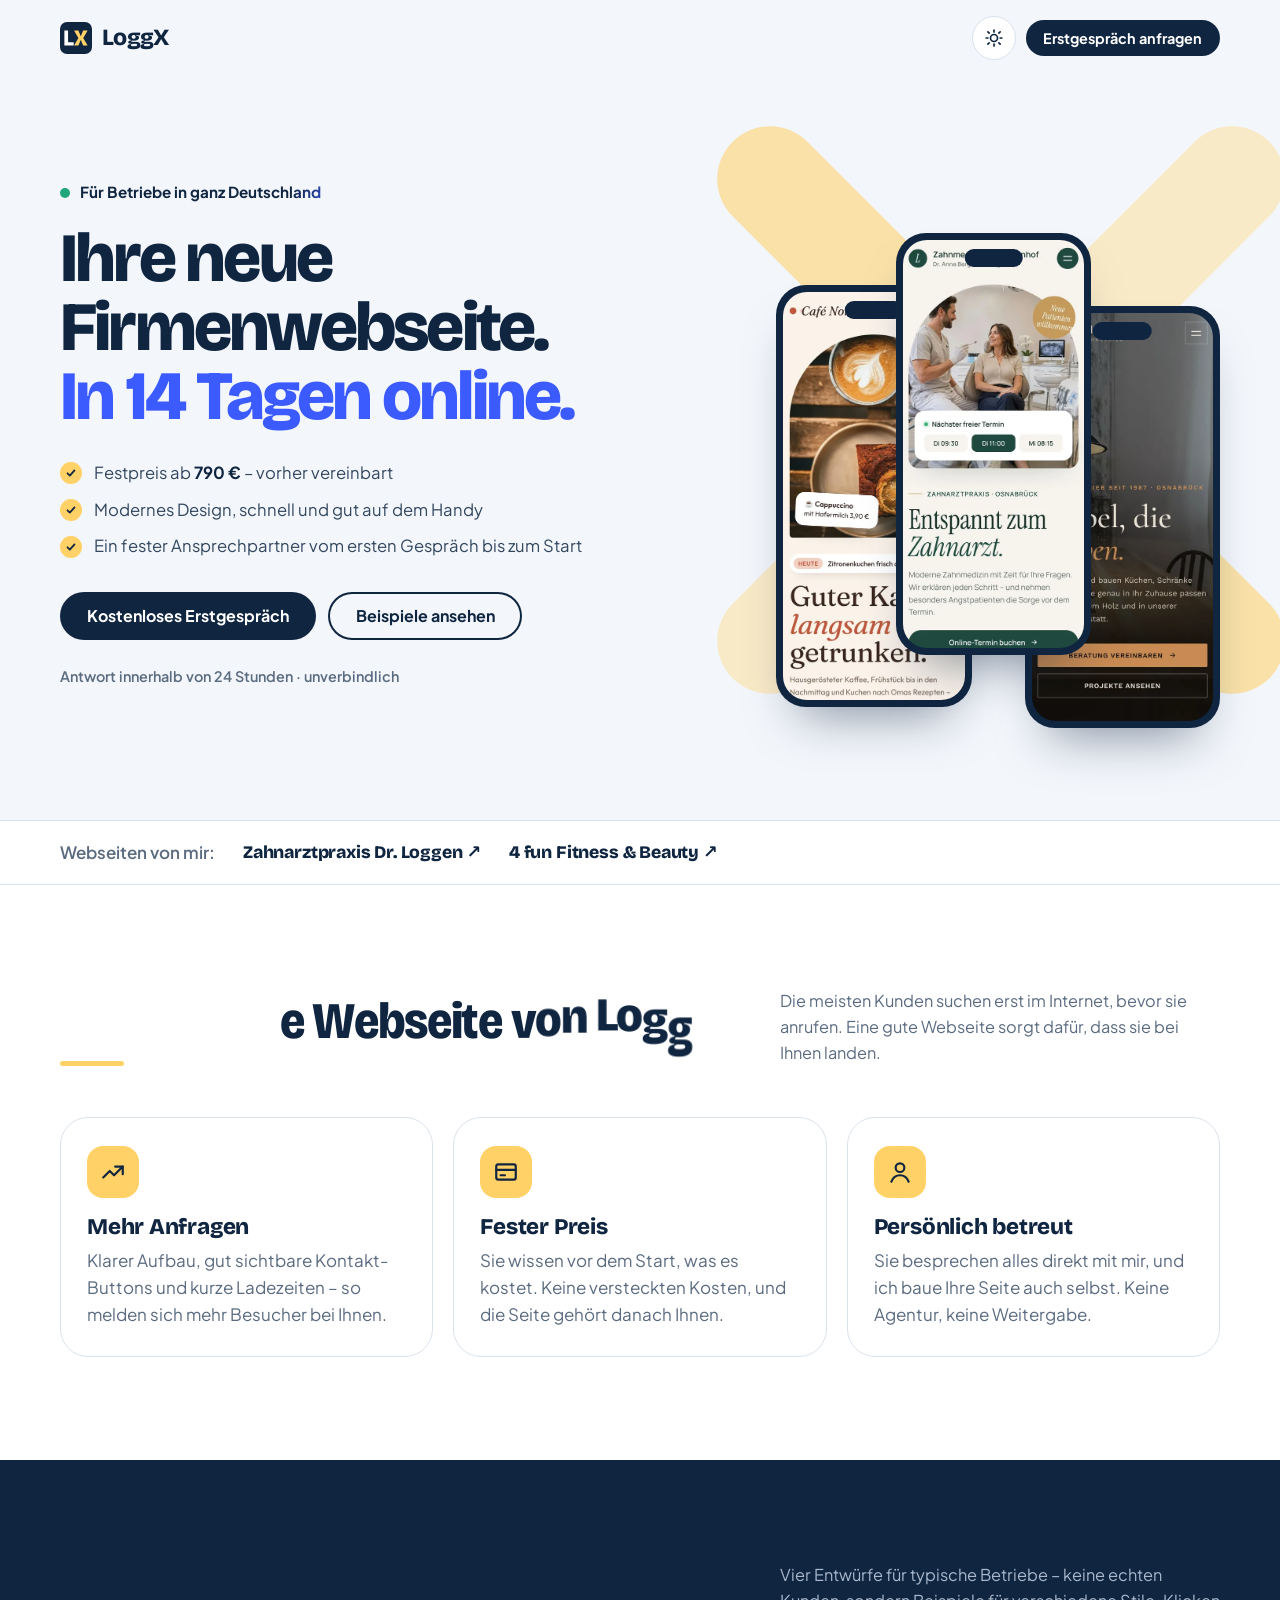
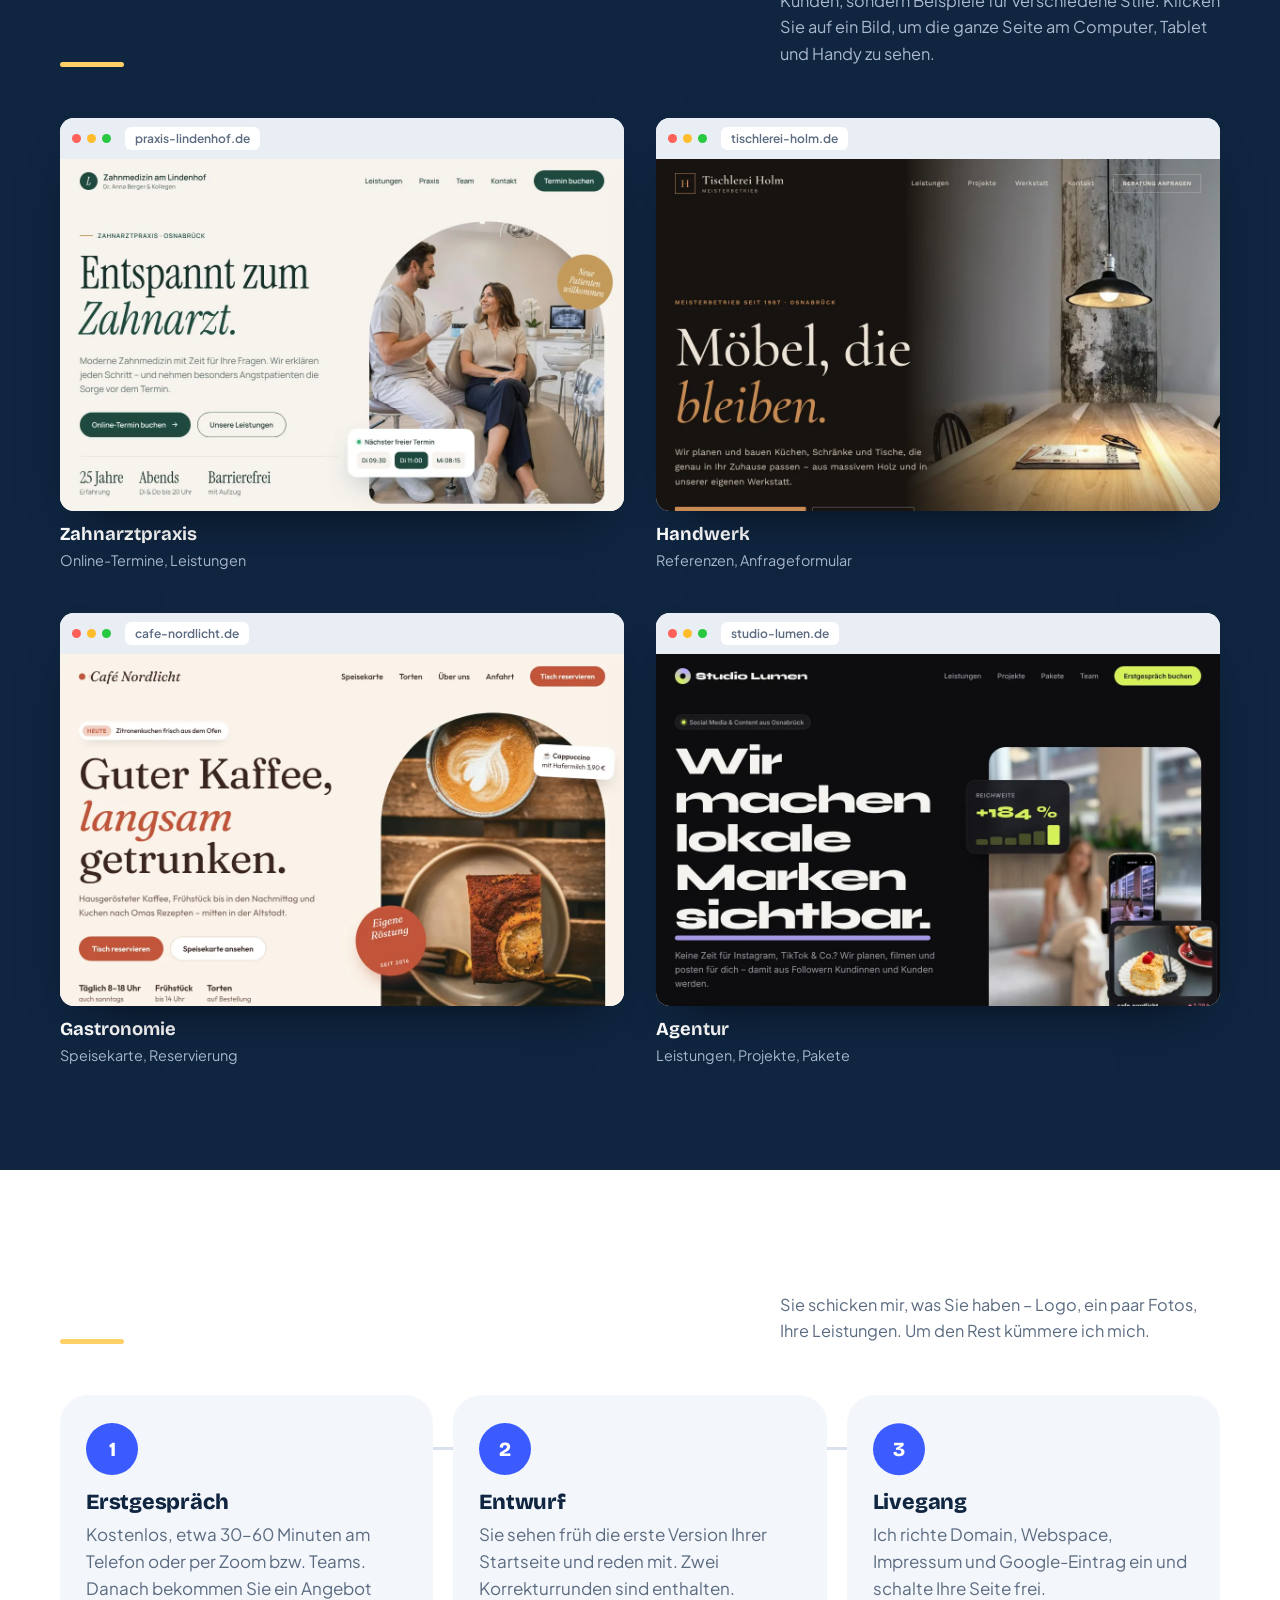
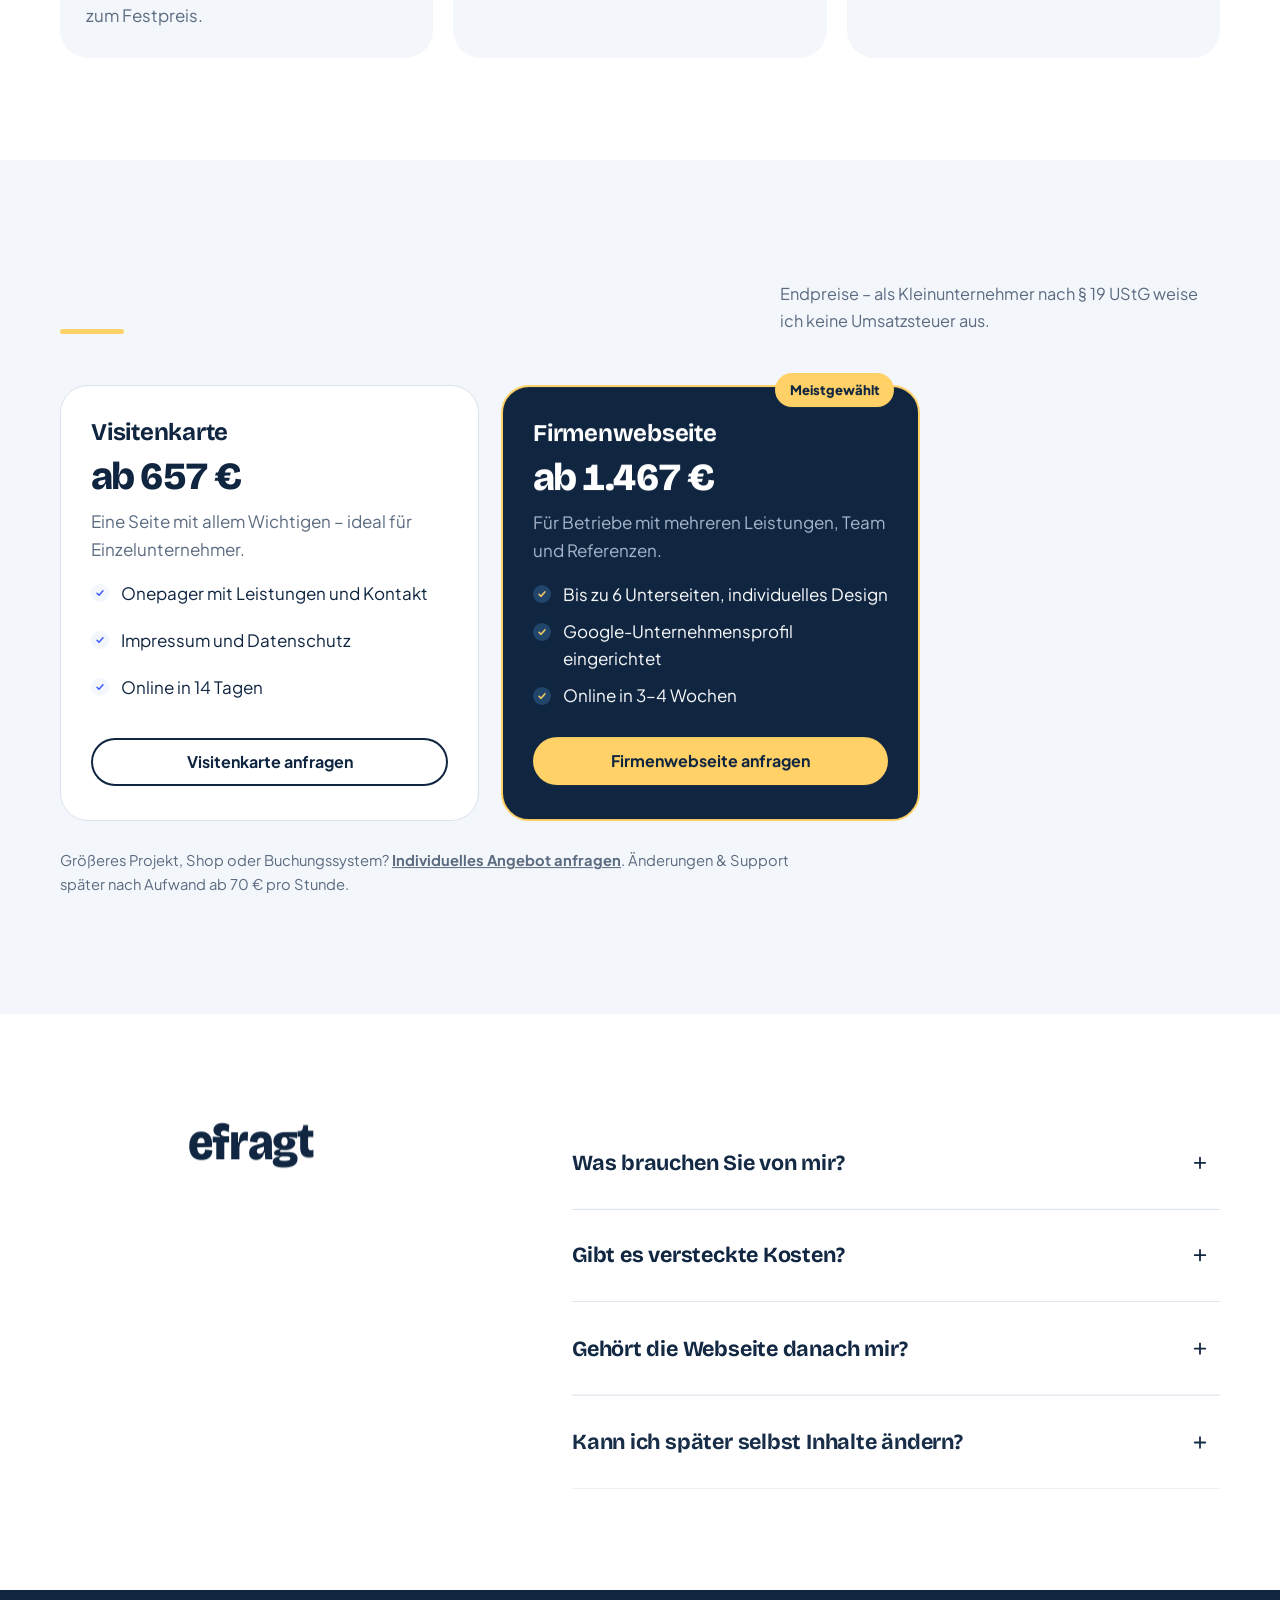
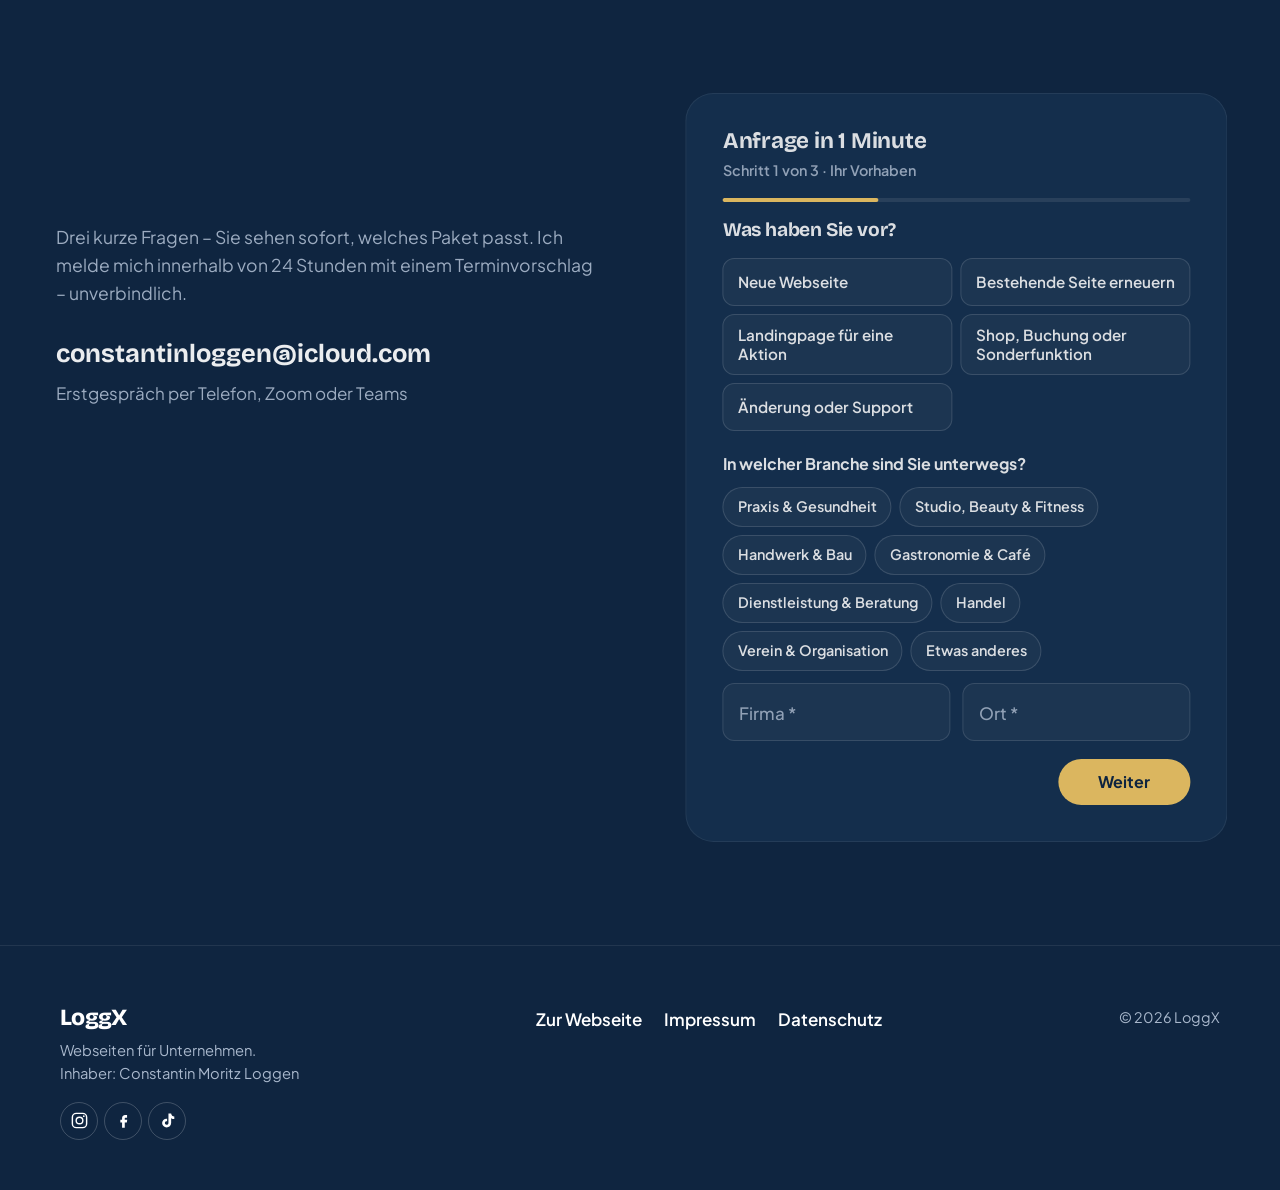
==== commit a10c4f55: "Social Media: Instagram, Facebook, TikTok in Navigation, Footer und strukturierten Daten Co-Authored" ====
--- a/angebot/index.html
+++ b/angebot/index.html
@@ -369,6 +369,7 @@
       <div class="footer-brand">
         <span class="brand-name">LoggX</span>
         <p>Webseiten für Unternehmen.<br>Inhaber: Constantin Moritz Loggen</p>
+        <div class="footer-social"><a class="soc" href="https://www.instagram.com/loggx.de/" target="_blank" rel="noopener me" aria-label="LoggX auf Instagram" title="Instagram"><svg viewBox="0 0 24 24" aria-hidden="true"><rect x="3" y="3" width="18" height="18" rx="5"/><circle cx="12" cy="12" r="4.2"/><circle cx="17.4" cy="6.6" r="1.1" class="fill"/></svg></a><a class="soc" href="https://www.facebook.com/profile.php?id=61595641652378" target="_blank" rel="noopener me" aria-label="LoggX auf Facebook" title="Facebook"><svg viewBox="0 0 24 24" aria-hidden="true"><path d="M14 8.5h2.5V5H14c-2.2 0-3.8 1.7-3.8 3.9V11H8v3.4h2.2V21h3.4v-6.6h2.6l.5-3.4h-3.1V9.2c0-.4.3-.7.7-.7z" class="fill"/></svg></a><a class="soc" href="https://www.tiktok.com/@loggx.de" target="_blank" rel="noopener me" aria-label="LoggX auf TikTok" title="TikTok"><svg viewBox="0 0 24 24" aria-hidden="true"><path d="M16.6 3c.4 2.2 1.8 3.7 4 3.9v3.3c-1.5 0-2.9-.4-4-1.2v6.1c0 3.2-2.6 5.6-5.7 5.6S5.2 18.3 5.2 15.2c0-3.3 2.9-5.9 6.3-5.5v3.4c-1.3-.4-2.8.5-2.8 2.1 0 1.2.9 2.2 2.2 2.2s2.3-1 2.3-2.4V3z" class="fill"/></svg></a></div>
       </div>
       <nav class="footer-nav" aria-label="Rechtliches">
         <a href="../">Zur Webseite</a>
--- a/css/style.css
+++ b/css/style.css
@@ -755,7 +755,7 @@
 .spotlight > *:not(.hp):not(.plan-badge) { position: relative; z-index: 1; }
 .plan.spotlight > .plan-badge { position: absolute; z-index: 2; }
 
-@media (prefers-reduced-motion: reduce) { .shiny-text { animation: none; color: inherit; background: none; } }
+@media (prefers-reduced-motion: reduce) { .shiny-text, [data-theme="dark"] .shiny-text { animation: none; color: inherit; background: none; } }
 
 /* ==========================================================================
    Werbe-Landingpage (/angebot/)
@@ -853,3 +853,185 @@
 .lp-phone > [data-cms], .footer-brand [data-cms] { color: inherit; font: inherit; letter-spacing: inherit; }
 /* Checkbox-Text im Formular: klickbar (Link zur Datenschutzerklärung), nicht schwebend */
 .field-check > label { position: static; pointer-events: auto; transform: none; top: auto; left: auto; }
+
+/* ==========================================================================
+   Branchenseiten & Preise-Seite
+   ========================================================================== */
+.lp-home { font-weight: 700; text-decoration: none; font-size: .95rem; margin-right: 4px; }
+.lp-home:hover { color: var(--cobalt); }
+.crumbs { position: absolute; top: calc(var(--header-h) + 10px); left: 0; right: 0; z-index: 2; display: flex; gap: 8px; align-items: center; font-size: .85rem; font-weight: 600; color: var(--text-muted); }
+.crumbs a { text-decoration: none; color: inherit; } .crumbs a:hover { color: var(--cobalt); }
+#main:has(> .crumbs) { position: relative; }
+.shots-one { grid-template-columns: minmax(0, 620px); justify-content: center; }
+.section-ink .references + .shots-one { margin-top: clamp(56px, 7vw, 96px); }
+.footer-nav a[aria-current="page"] { color: var(--sun); }
+.hero-slim { min-height: 0; padding-top: calc(var(--header-h) + 72px); padding-bottom: clamp(48px, 6vw, 80px); }
+.hero-slim .hero-copy { max-width: 760px; }
+.cmp-wrap { overflow-x: auto; border-radius: var(--radius-l); border: 1px solid var(--border); background: var(--surface); }
+.cmp-table { width: 100%; border-collapse: collapse; min-width: 620px; font-size: .98rem; }
+.cmp-table th, .cmp-table td { padding: 14px 18px; text-align: center; border-bottom: 1px solid var(--border); }
+.cmp-table tbody tr:last-child th, .cmp-table tbody tr:last-child td { border-bottom: none; }
+.cmp-table tbody th { text-align: left; font-weight: 600; }
+.cmp-table thead th { font: 800 1.15rem/1.2 var(--font-display); padding-top: 22px; padding-bottom: 18px; vertical-align: bottom; }
+.cmp-table thead small { display: block; font: 600 .85rem var(--font-body, inherit); color: var(--text-muted); margin-top: 4px; }
+.cmp-table .cmp-hl, .cmp-table td:nth-child(3) { background: color-mix(in srgb, var(--sun) 14%, transparent); }
+.cmp-table td.yes { color: var(--ok, #1FA67A); font-weight: 800; font-size: 1.1rem; }
+.cmp-table td.no { color: var(--text-muted); }
+@media (max-width: 900px) {
+  .crumbs { display: none; }
+}
+.sr-only { position: absolute; width: 1px; height: 1px; padding: 0; margin: -1px; overflow: hidden; clip: rect(0, 0, 0, 0); white-space: nowrap; border: 0; }
+@media (max-width: 520px) { .lp-home { display: none; } }
+
+/* Weitere Branchen (Karten) */
+.section-more { background: var(--bg-alt); }
+.branch-cards { display: grid; grid-template-columns: repeat(4, 1fr); gap: 18px; }
+.branch-card { position: relative; display: flex; flex-direction: column; padding: 26px 24px 24px; border-radius: var(--radius-l); background: var(--surface); border: 1px solid var(--border); text-decoration: none; color: inherit; transition: transform .45s var(--ease), box-shadow .45s var(--ease), border-color .3s; }
+.branch-card h3 { font-size: 1.2rem; font-weight: 800; margin-bottom: .4rem; }
+.branch-card p { color: var(--text-muted); margin: 0 0 22px; font-size: .95rem; }
+.branch-card:hover { transform: translateY(-6px); box-shadow: 0 30px 60px -40px var(--shadow); border-color: var(--cobalt); }
+.branch-arrow { margin-top: auto; align-self: flex-start; display: grid; place-items: center; width: 34px; height: 34px; border-radius: 50%; background: var(--ink); color: var(--white); transition: transform .3s var(--ease), background .3s; }
+.branch-arrow svg { width: 18px; height: 18px; fill: none; stroke: currentColor; stroke-width: 2.2; stroke-linecap: round; stroke-linejoin: round; }
+.branch-card:hover .branch-arrow { transform: translateX(4px); background: var(--cobalt); }
+.branch-card-price { background: var(--ink-bg); color: var(--white); border-color: transparent; }
+.branch-card-price p { color: var(--muted-ink); }
+.branch-card-price .branch-arrow { background: var(--sun); color: var(--ink); }
+[data-theme="dark"] .branch-card-price { background: var(--sun); color: var(--ink); }
+[data-theme="dark"] .branch-card-price p { color: rgba(15,37,64,.75); }
+[data-theme="dark"] .branch-card-price .branch-arrow { background: var(--ink); color: var(--white); }
+@media (max-width: 1000px) { .branch-cards { grid-template-columns: repeat(2, 1fr); } }
+@media (max-width: 560px) { .branch-cards { grid-template-columns: 1fr; gap: 12px; } .branch-card { display: grid; grid-template-columns: auto 1fr auto; grid-template-rows: auto auto; column-gap: 14px; padding: 18px; align-items: center; } .branch-card .benefit-icon { grid-row: 1 / 3; width: 44px; height: 44px; margin: 0; } .branch-card h3 { margin: 0; font-size: 1.05rem; } .branch-card p { grid-column: 2; margin: 2px 0 0; font-size: .88rem; } .branch-arrow { grid-column: 3; grid-row: 1 / 3; margin: 0; align-self: center; } }
+
+/* Fußzeile in Spalten */
+.footer-cols { display: grid; grid-template-columns: 1.4fr 1fr 1fr 1fr; gap: 32px 40px; align-items: start; }
+.footer-h { margin: 0 0 12px; font-size: .78rem; font-weight: 700; letter-spacing: .08em; text-transform: uppercase; color: var(--muted-ink); }
+.footer-col ul { list-style: none; margin: 0; padding: 0; display: grid; gap: 9px; }
+.footer-col a { color: var(--white); text-decoration: none; font-weight: 600; }
+.footer-col a:hover, .footer-col a[aria-current="page"] { color: var(--sun); }
+.footer-bottom { display: flex; justify-content: flex-end; margin-top: 36px; padding-top: 20px; padding-bottom: 24px; border-top: 1px solid rgba(255,255,255,.08); }
+.footer-bottom .footer-copy { margin: 0; }
+@media (max-width: 900px) { .footer-cols { grid-template-columns: 1fr 1fr; } .footer-brand { grid-column: 1 / -1; } }
+.branch-links { margin: 40px 0 0; display: flex; flex-wrap: wrap; align-items: center; gap: 10px 12px; color: var(--muted-ink); font-weight: 600; }
+.branch-links a { color: var(--white); text-decoration: none; padding: .5rem 1rem; border-radius: 999px; border: 1px solid rgba(255,255,255,.18); transition: border-color .2s, color .2s; }
+.branch-links a:hover { border-color: var(--sun); color: var(--sun); }
+
+/* ==========================================================================
+   Terminseite (/termin?t=…) – Antwort auf Terminvorschläge
+   ========================================================================== */
+.bk-grid { display: grid; grid-template-columns: minmax(0, 1fr) minmax(0, 560px); gap: clamp(28px, 6vw, 80px); align-items: start; }
+.bk-side h1 { font-size: clamp(2.2rem, 4.5vw, 3.4rem); font-weight: 800; letter-spacing: -0.04em; line-height: 1.02; margin: .4rem 0 1rem; }
+.bk-side h1::after { content: ""; display: block; width: 56px; height: 5px; border-radius: 3px; background: var(--sun); margin-top: 18px; }
+.bk-lead { color: var(--text-2); max-width: 30em; }
+.bk-person { display: flex; align-items: center; gap: 14px; margin-top: 26px; padding: 14px 18px 14px 14px; border-radius: var(--radius-m); background: var(--surface); border: 1px solid var(--border); max-width: 440px; }
+.bk-pic { flex: none; width: 56px; height: 56px; border-radius: 50%; overflow: hidden; background: var(--ink); }
+.bk-pic img { width: 100%; height: 100%; object-fit: cover; }
+.bk-person b { display: block; font-size: 1rem; }
+.bk-person small { display: block; color: var(--text-muted); font-size: .88rem; line-height: 1.45; margin-top: 2px; }
+.bk-card { background: var(--surface); border: 1px solid var(--border); border-radius: var(--radius-l); padding: clamp(24px, 4vw, 40px); box-shadow: 0 40px 80px -50px var(--shadow); }
+.bk-card h2 { font-size: clamp(1.6rem, 3vw, 2.1rem); letter-spacing: -0.03em; margin: 14px 0 6px; }
+.bk-empty { text-align: center; padding: 10px 0; }
+.bk-empty p { color: var(--text-2); margin: 8px 0 22px; }
+.bk-ic { display: inline-grid; place-items: center; width: 64px; height: 64px; border-radius: 50%; background: var(--sun); color: var(--ink); }
+.bk-ic svg, .bk-facts svg, .bk-ics svg, .bk-status svg { width: 22px; height: 22px; }
+.bk-status { display: inline-flex; align-items: center; gap: 8px; padding: 7px 14px 7px 12px; border-radius: 999px; font-weight: 700; font-size: .86rem; background: var(--bg-alt); color: var(--text-2); }
+.bk-status i { width: 8px; height: 8px; border-radius: 50%; background: currentColor; }
+.bk-status.st-offen { background: #FFF4D6; color: #7A5A00; }
+.bk-status.st-offen i { background: #E0A100; box-shadow: 0 0 0 0 rgba(224,161,0,.5); animation: bkPulse 1.8s infinite; }
+.bk-status.st-bestaetigt { background: #DDF5EC; color: #0E6B4D; }
+.bk-status.st-bestaetigt svg { width: 16px; height: 16px; }
+.bk-status.st-abgelehnt, .bk-status.st-abgesagt { background: #FDE6E7; color: #A1262B; }
+[data-theme="dark"] .bk-status.st-offen { background: rgba(255,209,102,.14); color: var(--sun); }
+[data-theme="dark"] .bk-status.st-bestaetigt { background: rgba(31,166,122,.18); color: #6FE0B8; }
+[data-theme="dark"] .bk-status.st-abgelehnt, [data-theme="dark"] .bk-status.st-abgesagt { background: rgba(229,72,77,.16); color: #FF9EA1; }
+@keyframes bkPulse { 70% { box-shadow: 0 0 0 7px rgba(224,161,0,0); } 100% { box-shadow: 0 0 0 0 rgba(224,161,0,0); } }
+.bk-hi { color: var(--text-2); margin: 0 0 18px; }
+.bk-facts { list-style: none; margin: 0 0 20px; padding: 0; display: grid; gap: 10px; }
+.bk-facts li { display: flex; align-items: flex-start; gap: 12px; font-weight: 600; font-size: 1.05rem; overflow-wrap: anywhere; }
+.bk-facts svg { flex: none; color: var(--cobalt); margin-top: 1px; }
+[data-theme="dark"] .bk-facts svg { color: var(--sun); }
+.bk-facts small { color: var(--text-muted); font-weight: 500; }
+.bk-facts a { color: inherit; text-decoration-color: var(--sun); text-decoration-thickness: 2px; text-underline-offset: 3px; }
+.bk-facts-s { margin-top: 16px; }
+.bk-facts-s li { font-size: .95rem; color: var(--text-2); }
+.bk-opts { list-style: none; margin: 0; padding: 0; display: grid; gap: 10px; }
+.bk-opt { display: flex; align-items: center; gap: 14px; padding: 12px 12px 12px 14px; border-radius: var(--radius-m); border: 1.5px solid var(--border); background: var(--bg); transition: border-color .2s, transform .3s var(--ease); }
+.bk-opt:hover { border-color: var(--cobalt); }
+.bk-opt-n { flex: none; display: grid; place-items: center; width: 34px; height: 34px; border-radius: 50%; background: var(--ink); color: var(--sun); font: 800 .95rem/1 var(--font-display); }
+.bk-opt-t { flex: 1; min-width: 0; }
+.bk-opt-t b { display: block; font-size: 1rem; }
+.bk-opt-t small { color: var(--text-muted); font-weight: 600; }
+.bk-opt.is-taken { opacity: .55; }
+.bk-opt.is-taken .bk-opt-t b { text-decoration: line-through; }
+.bk-opt-x { font-size: .82rem; font-weight: 700; color: var(--text-muted); }
+.btn.btn-s { padding: .75rem 1.15rem; font-size: .92rem; }
+.bk-note { margin: 0 0 20px; padding: 14px 18px; border-left: 4px solid var(--sun); background: var(--bg-alt); border-radius: 0 var(--radius-s) var(--radius-s) 0; color: var(--text-2); }
+.bk-note span { display: block; font-size: .76rem; font-weight: 700; letter-spacing: .1em; text-transform: uppercase; color: var(--text-muted); margin-bottom: 4px; }
+.bk-actions { display: flex; flex-wrap: wrap; gap: 10px; margin-top: 6px; }
+.bk-actions .btn { flex: 1 1 200px; }
+.bk-no { margin-top: 16px; display: grid; gap: 10px; }
+.bk-no[hidden] { display: none; }
+.bk-no label { font-weight: 700; }
+.bk-no small { color: var(--text-muted); font-weight: 500; }
+.bk-no textarea { width: 100%; font: inherit; padding: 12px 14px; border-radius: var(--radius-s); border: 1.5px solid var(--border); background: var(--bg); color: var(--text); resize: vertical; }
+.bk-no textarea:focus { outline: none; border-color: var(--cobalt); box-shadow: 0 0 0 4px rgba(59,91,255,.15); }
+.bk-ics { display: inline-flex; align-items: center; gap: 8px; margin-top: 18px; font-weight: 700; font-size: .95rem; text-decoration: none; color: var(--text-2); border-bottom: 2px solid var(--sun); padding-bottom: 2px; }
+.bk-ics svg { width: 18px; height: 18px; }
+.bk-info { margin: 0 0 14px; padding: 14px 16px; border-radius: var(--radius-s); background: var(--bg-alt); color: var(--text-2); }
+.bk-info.ok { background: #DDF5EC; color: #0E5A41; }
+[data-theme="dark"] .bk-info.ok { background: rgba(31,166,122,.16); color: #A8EED5; }
+.bk-small { font-weight: 700; margin: 0 0 8px; }
+.bk-error { margin: 14px 0 0; padding: 12px 14px; border-radius: var(--radius-s); background: #FDE6E7; color: #A1262B; font-weight: 600; }
+.bk-error[hidden] { display: none; }
+.bk-card button[aria-busy="true"] { opacity: .6; cursor: progress; }
+@media (max-width: 900px) {
+  .bk-grid { grid-template-columns: 1fr; }
+  .bk-side { text-align: center; }
+  .bk-side h1::after { margin-left: auto; margin-right: auto; }
+  .bk-lead { margin-left: auto; margin-right: auto; }
+  .bk-person { margin: 20px auto 0; text-align: left; }
+}
+@media (max-width: 480px) {
+  .bk-opt { flex-wrap: wrap; }
+  .bk-opt .btn { flex: 1 1 100%; }
+  .bk-actions .btn { flex-basis: 100%; }
+}
+@media (prefers-reduced-motion: reduce) { .bk-status.st-offen i { animation: none; } }
+
+/* ---------- Referenzen: „Bald online“-Hinweis ---------- */
+.ref-soon { display: grid; grid-template-columns: minmax(0, 300px) 1fr; gap: clamp(22px, 4vw, 48px); align-items: center; padding: clamp(18px, 3vw, 28px); border-radius: var(--radius-l); border: 1.5px dashed rgba(255,255,255,.22); background: rgba(255,255,255,.03); }
+.ref-soon-frame { border-radius: 14px; overflow: hidden; background: var(--ink-2); border: 1px solid rgba(255,255,255,.1); }
+.ref-soon-frame .frame-bar { display: flex; align-items: center; gap: 6px; padding: 9px 12px; background: rgba(255,255,255,.06); }
+.ref-soon-frame .frame-bar i { width: 8px; height: 8px; border-radius: 50%; background: rgba(255,255,255,.25); }
+.ref-soon-frame .frame-bar em { margin-left: 8px; font-style: normal; font-size: .75rem; color: rgba(255,255,255,.55); }
+.ref-soon-body { display: grid; gap: 9px; padding: 22px 20px 24px; }
+.ref-soon-body b { font: 800 1.7rem/1 var(--font-display); letter-spacing: -0.03em; color: var(--white); filter: blur(.4px); }
+.sk { display: block; height: 9px; border-radius: 6px; background: linear-gradient(90deg, rgba(255,255,255,.08), rgba(255,255,255,.2), rgba(255,255,255,.08)); background-size: 200% 100%; animation: skShine 2.2s linear infinite; }
+.sk-1 { width: 85%; } .sk-2 { width: 62%; } .sk-3 { width: 40%; height: 26px; border-radius: 999px; margin-top: 6px; background-color: rgba(255,209,102,.25); }
+@keyframes skShine { to { background-position: -200% 0; } }
+.soon-badge { display: inline-flex; align-items: center; gap: 8px; padding: 6px 13px; border-radius: 999px; background: rgba(255,209,102,.14); color: var(--sun); font-weight: 700; font-size: .85rem; }
+.soon-badge i { width: 8px; height: 8px; border-radius: 50%; background: var(--sun); animation: soonPulse 1.8s infinite; }
+@keyframes soonPulse { 0% { box-shadow: 0 0 0 0 rgba(255,209,102,.6); } 70% { box-shadow: 0 0 0 8px rgba(255,209,102,0); } 100% { box-shadow: 0 0 0 0 rgba(255,209,102,0); } }
+.ref-soon-copy h3 { margin: .8rem 0 .5rem; font-size: clamp(1.3rem, 2.2vw, 1.7rem); }
+.ref-soon-copy p { margin: 0; color: rgba(255,255,255,.72); max-width: 36em; }
+@media (max-width: 760px) { .ref-soon { grid-template-columns: 1fr; } }
+@media (prefers-reduced-motion: reduce) { .sk, .soon-badge i { animation: none; } }
+.ref-soon-frame .frame-bar em { background: rgba(255,255,255,.1); color: rgba(255,255,255,.7); padding: 3px 10px; border-radius: 6px; }
+
+/* ---------- Social Media: Instagram, Facebook, TikTok ---------- */
+.soc { display: inline-grid; place-items: center; width: 38px; height: 38px; border-radius: 50%; color: inherit; transition: background-color .25s, color .25s, transform .3s var(--ease); }
+.soc svg { width: 19px; height: 19px; fill: none; stroke: currentColor; stroke-width: 1.8; stroke-linecap: round; stroke-linejoin: round; }
+.soc svg .fill { fill: currentColor; stroke: none; }
+.soc:hover, .soc:focus-visible { background: var(--sun); color: var(--ink); transform: translateY(-2px); }
+.site-nav .nav-social { display: flex; align-items: center; gap: 2px; margin-left: 6px; padding-left: 10px; border-left: 1.5px solid var(--border); }
+.site-nav .nav-social .soc { display: grid !important; place-items: center; padding: 0 !important; line-height: 0 !important; font-size: 0 !important; }
+.site-nav .nav-social .soc svg { display: block; margin: 0; }
+.site-nav .nav-social .soc::after { display: none !important; }
+.footer-social { display: flex; gap: 6px; margin-top: 16px; }
+.footer-social .soc { border: 1.5px solid rgba(255,255,255,.2); color: var(--white); }
+.footer-social .soc:hover { border-color: var(--sun); }
+@media (max-width: 1240px) and (min-width: 1081px) { .site-nav .nav-social { display: none; } }
+@media (max-width: 1080px) {
+  .site-nav .nav-social { margin: 26px 0 0; padding: 0; border: 0; justify-content: center; gap: 12px; }
+  .site-nav .nav-social .soc { width: 52px; height: 52px; border: 1.5px solid rgba(255,255,255,.25); color: var(--white); }
+  .site-nav .nav-social .soc svg { width: 22px; height: 22px; }
+}
